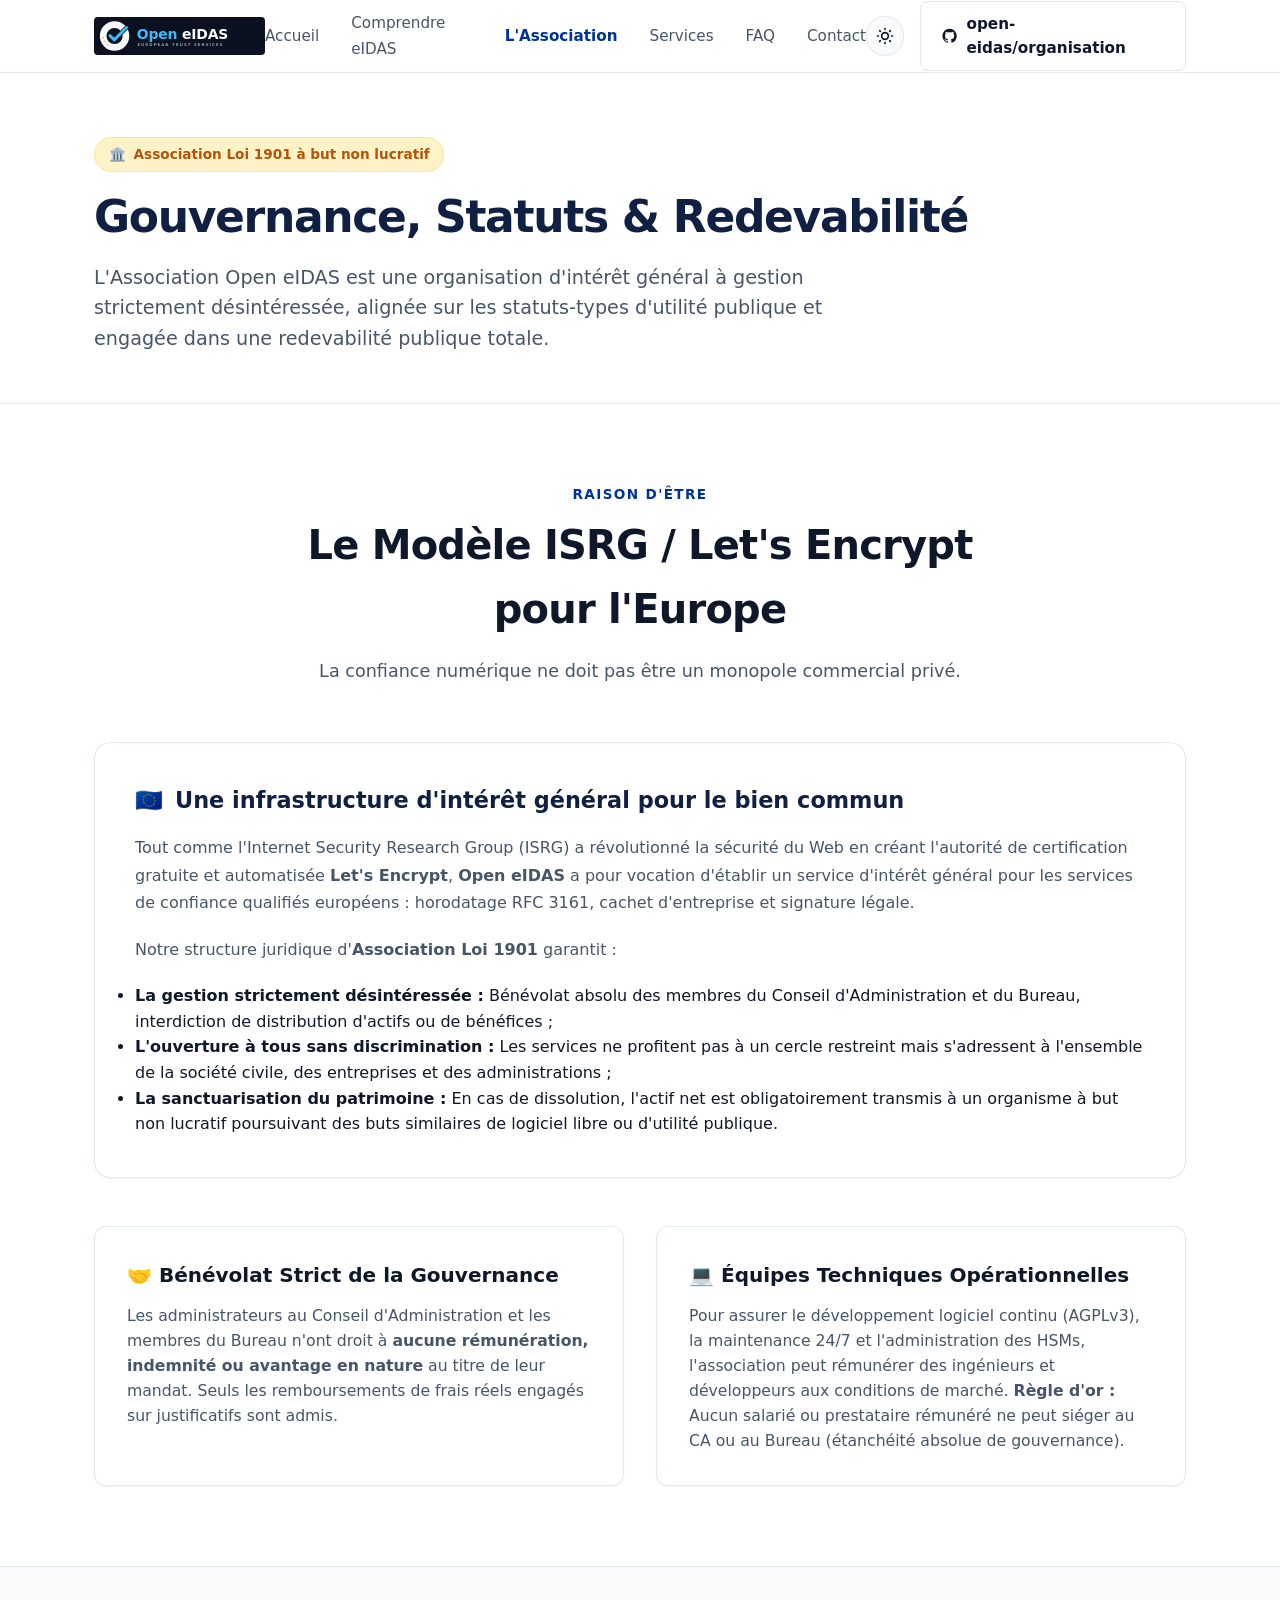
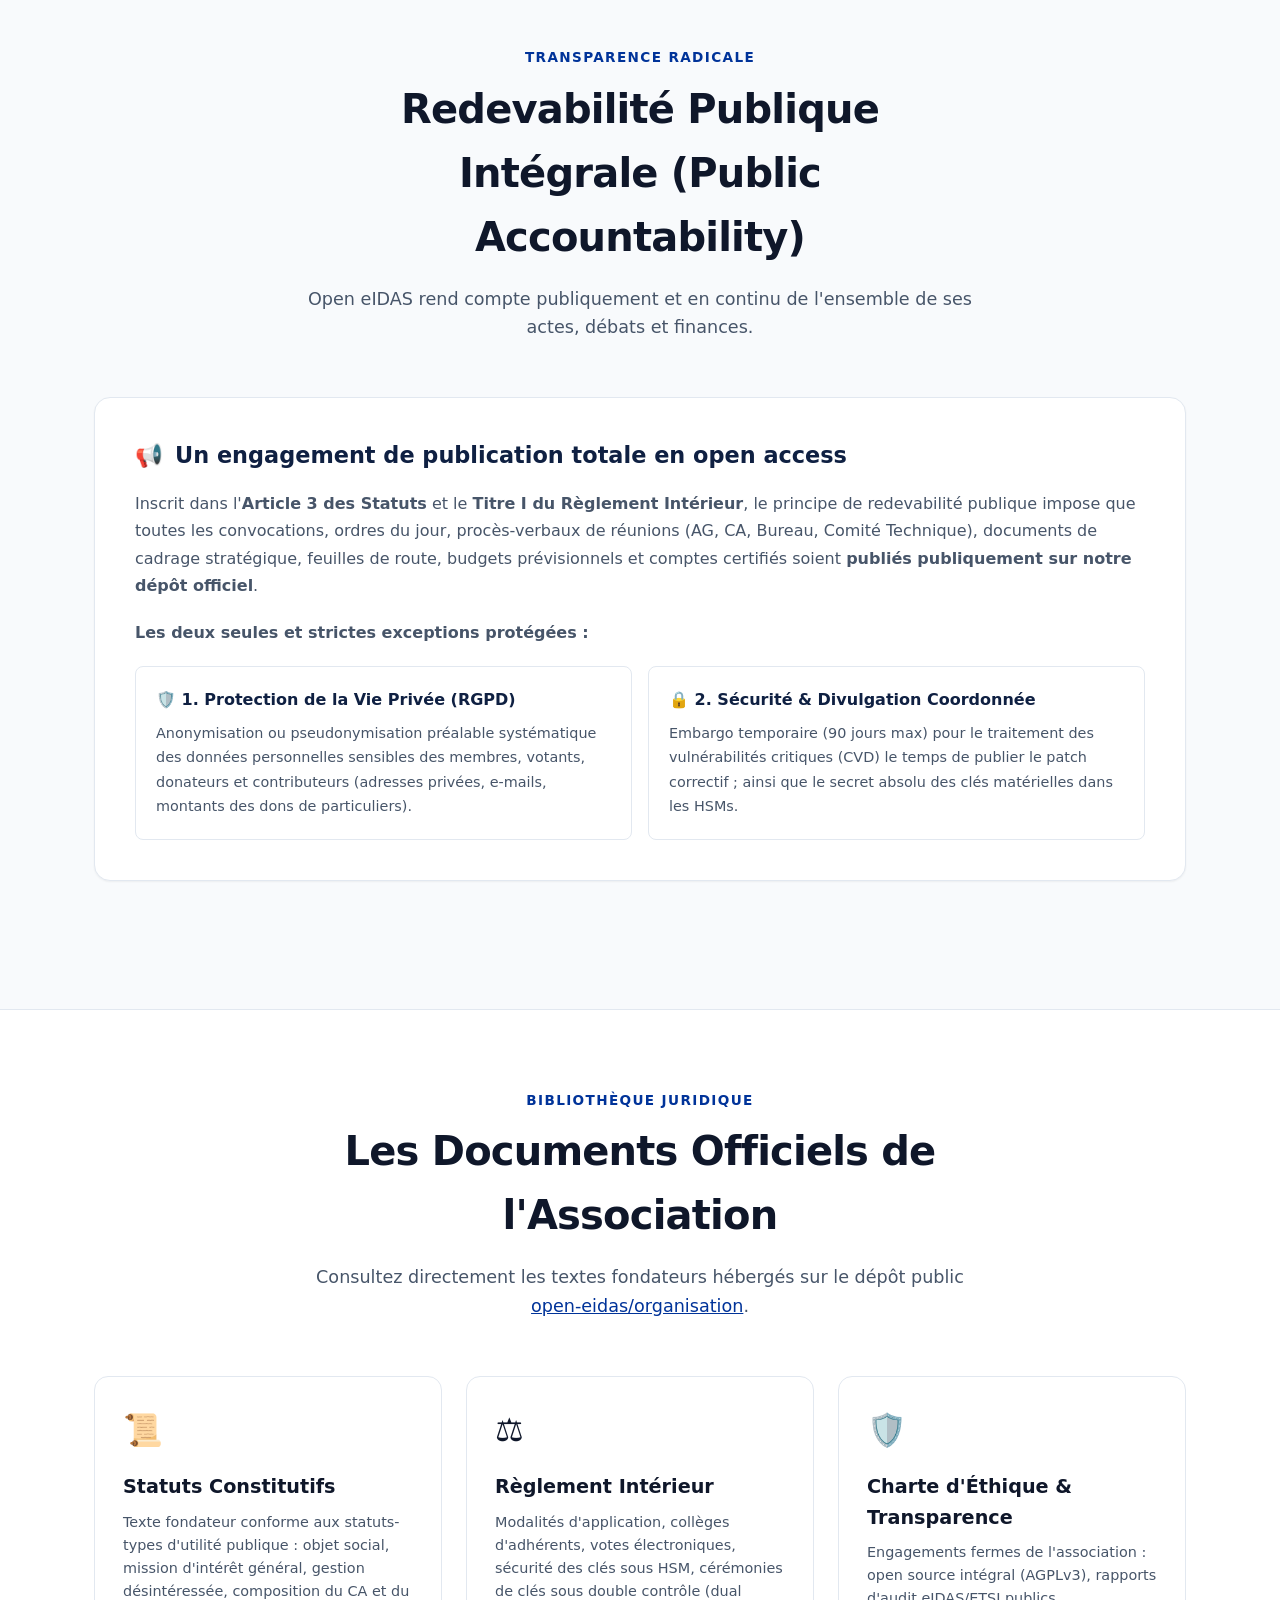
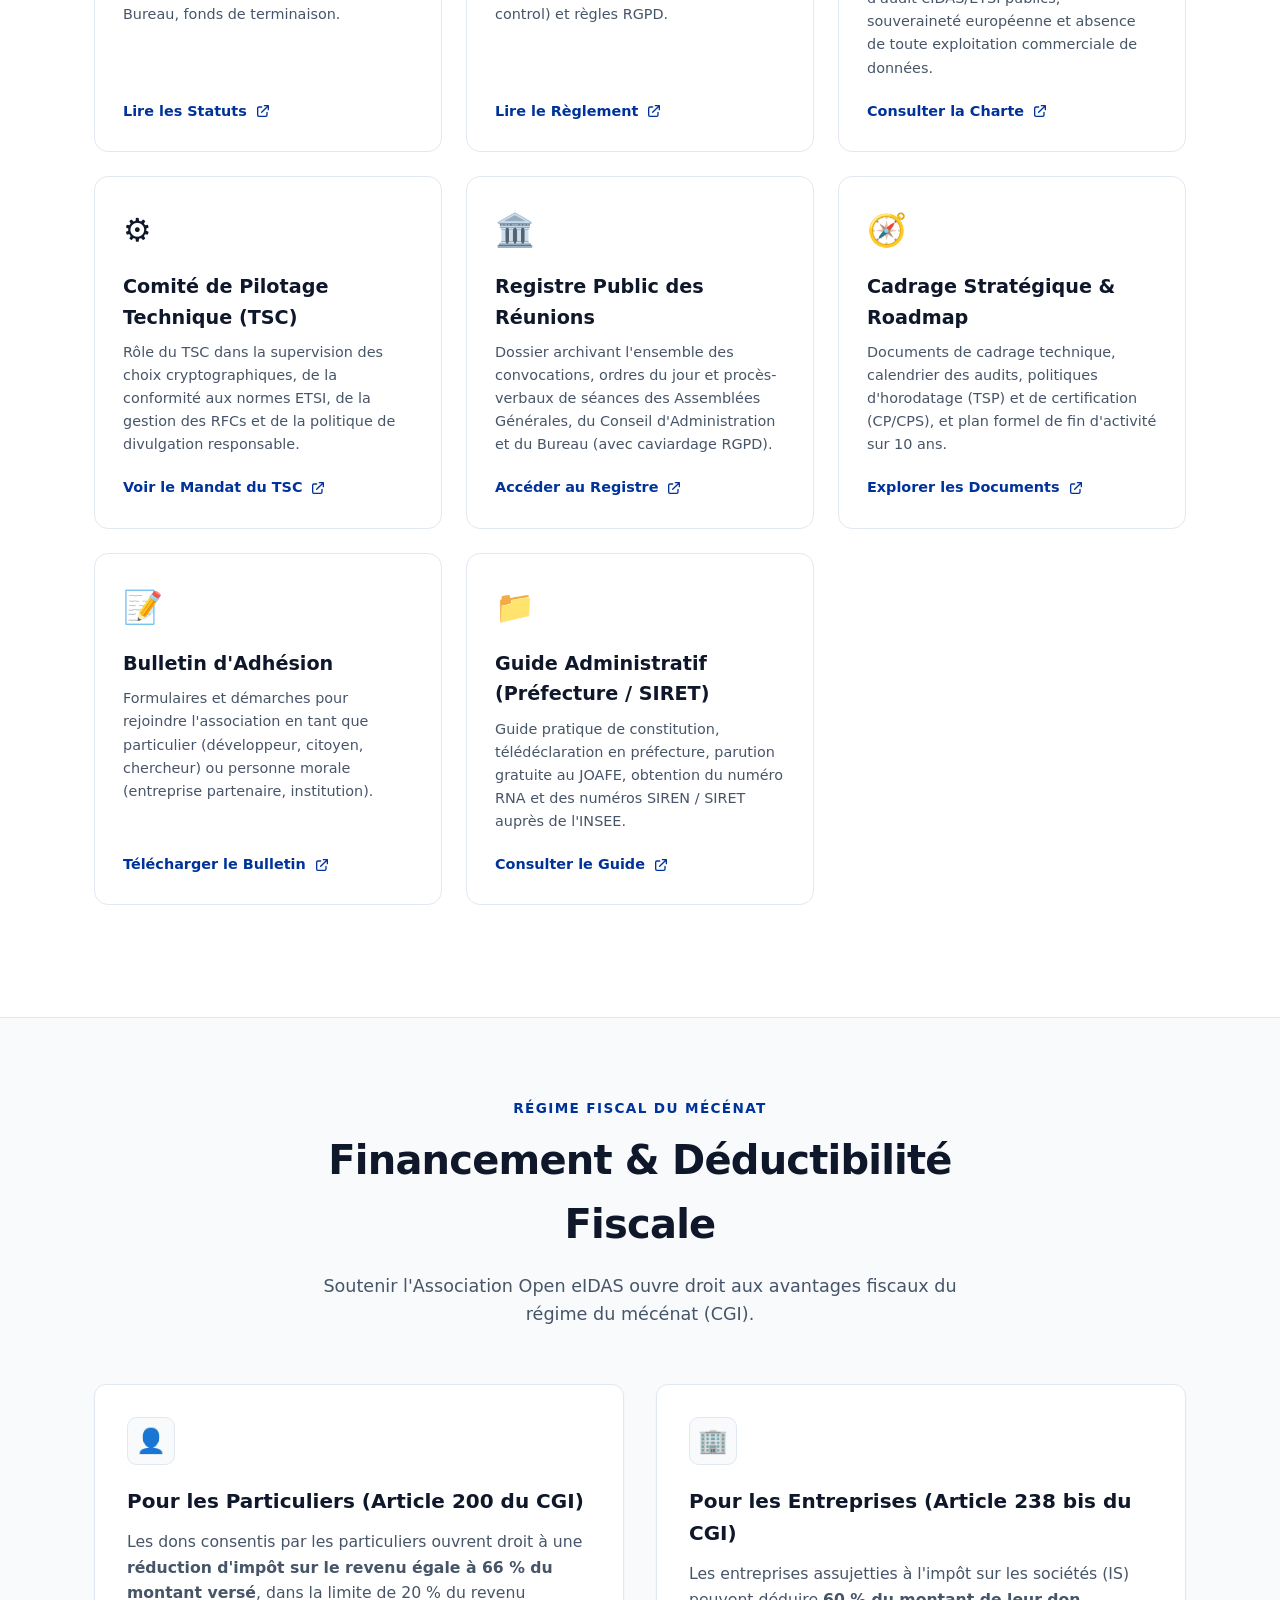
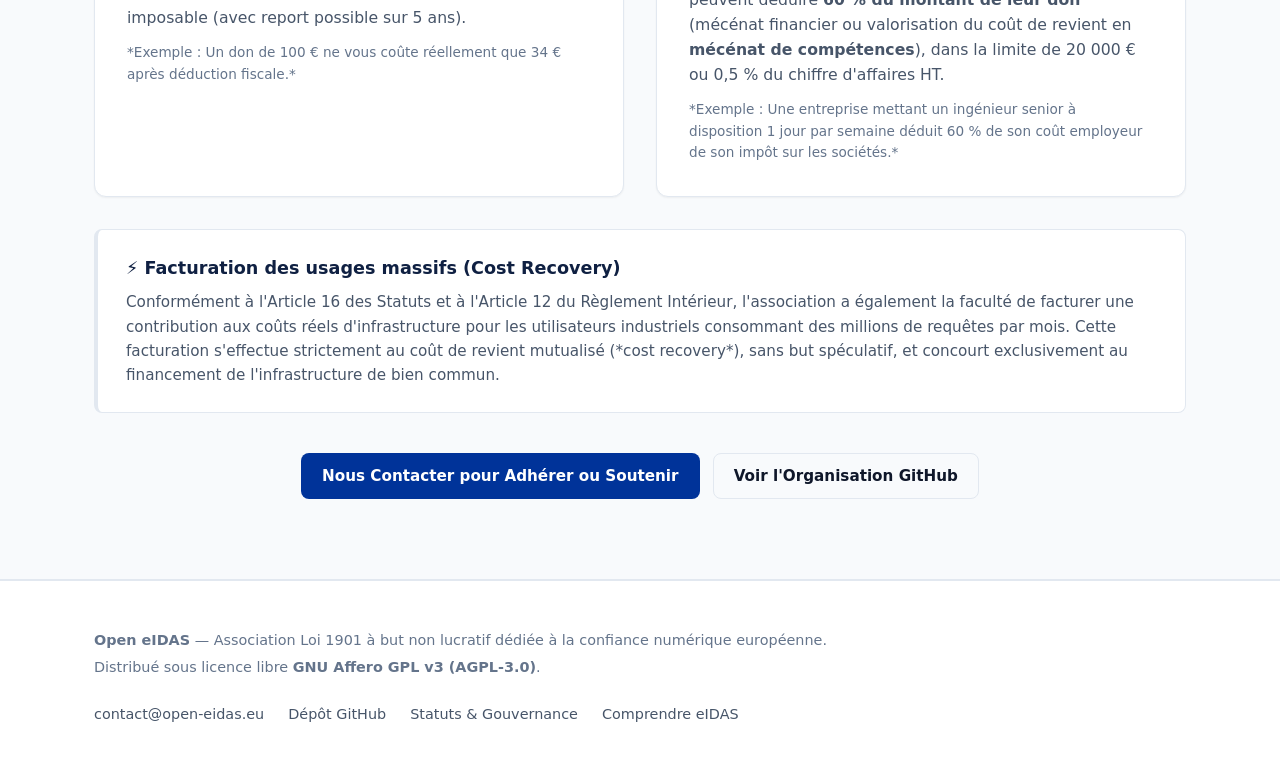
==== association.html @ c2fe52a8 "Architecture multi-pages : guide complet eIDAS, page dédiée association et correction du statut stag" ====
<!DOCTYPE html>
<html lang="fr">
<head>
  <meta charset="UTF-8">
  <meta name="viewport" content="width=device-width, initial-scale=1.0">
  <meta name="color-scheme" content="light dark">
  <title>L'Association Open eIDAS — Gouvernance, Statuts &amp; Redevabilité Publique</title>
  <meta name="description" content="Découvrez l'Association Open eIDAS (Loi 1901), sa gouvernance d'intérêt général, sa redevabilité publique intégrale et l'accès à tous ses documents légaux.">
  
  <!-- Favicon -->
  <link rel="icon" type="image/svg+xml" href="assets/favicon.svg">

  <link rel="stylesheet" href="style.css">

  <!-- FOUC prevention -->
  <script>
    (function() {
      const savedTheme = localStorage.getItem('theme');
      if (savedTheme) {
        document.documentElement.setAttribute('data-theme', savedTheme);
      }
    })();
  </script>
</head>
<body>

  <!-- Navigation Header -->
  <header class="site-header">
    <div class="container nav-wrap">
      <a href="index.html" class="brand-link" aria-label="Open eIDAS Accueil">
        <img src="assets/logo-horizontal.svg" alt="Open eIDAS Logo" class="brand-logo-img logo-light">
        <img src="assets/logo-horizontal-dark.svg" alt="Open eIDAS Logo" class="brand-logo-img logo-dark" style="display: none;">
      </a>

      <nav aria-label="Navigation principale">
        <ul class="nav-links">
          <li><a href="index.html" class="nav-link">Accueil</a></li>
          <li><a href="eidas.html" class="nav-link">Comprendre eIDAS</a></li>
          <li><a href="association.html" class="nav-link active" aria-current="page">L'Association</a></li>
          <li><a href="index.html#services" class="nav-link">Services</a></li>
          <li><a href="index.html#faq" class="nav-link">FAQ</a></li>
          <li><a href="index.html#contact" class="nav-link">Contact</a></li>
        </ul>
      </nav>

      <div class="nav-actions">
        <!-- Theme Toggle -->
        <button id="theme-toggle" class="theme-toggle-btn" aria-label="Basculer le thème clair/sombre" title="Basculer le thème">
          <svg class="theme-icon sun-icon" fill="none" viewBox="0 0 24 24" stroke="currentColor" stroke-width="2">
            <path stroke-linecap="round" stroke-linejoin="round" d="M12 3v1m0 16v1m9-9h-1M4 12H3m15.364 6.364l-.707-.707M6.343 6.343l-.707-.707m12.728 0l-.707.707M6.343 17.657l-.707.707M16 12a4 4 0 11-8 0 4 4 0 018 0z" />
          </svg>
          <svg class="theme-icon moon-icon" style="display:none;" fill="none" viewBox="0 0 24 24" stroke="currentColor" stroke-width="2">
            <path stroke-linecap="round" stroke-linejoin="round" d="M20.354 15.354A9 9 0 018.646 3.646 9.003 9.003 0 0012 21a9.003 9.003 0 008.354-5.646z" />
          </svg>
        </button>

        <!-- GitHub Repo CTA -->
        <a href="https://github.com/open-eidas/organisation" target="_blank" rel="noopener noreferrer" class="btn btn-outline" aria-label="Dépôt Organisation sur GitHub">
          <svg width="18" height="18" viewBox="0 0 24 24" fill="currentColor">
            <path fill-rule="evenodd" clip-rule="evenodd" d="M12 2C6.477 2 2 6.484 2 12.017c0 4.425 2.865 8.18 6.839 9.504.5.092.682-.217.682-.483 0-.237-.008-.868-.013-1.703-2.782.605-3.369-1.343-3.369-1.343-.454-1.158-1.11-1.466-1.11-1.466-.908-.62.069-.608.069-.608 1.003.07 1.53 1.032 1.53 1.032.892 1.53 2.341 1.088 2.91.832.092-.647.35-1.088.636-1.338-2.22-.253-4.555-1.113-4.555-4.951 0-1.093.39-1.988 1.029-2.688-.103-.253-.446-1.272.098-2.65 0 0 .84-.27 2.75 1.026A9.564 9.564 0 0112 6.844c.85.004 1.705.115 2.504.337 1.909-1.296 2.747-1.027 2.747-1.027.546 1.379.202 2.398.1 2.651.64.7 1.028 1.595 1.028 2.688 0 3.848-2.339 4.695-4.566 4.943.359.309.678.92.678 1.855 0 1.338-.012 2.419-.012 2.747 0 .268.18.58.688.482A10.019 10.019 0 0022 12.017C22 6.484 17.522 2 12 2z"/>
          </svg>
          <span>open-eidas/organisation</span>
        </a>
      </div>
    </div>
  </header>

  <main>
    <!-- Page Hero -->
    <section class="page-hero">
      <div class="container">
        <div class="page-hero-badge">
          <span>🏛️</span>
          <span>Association Loi 1901 à but non lucratif</span>
        </div>
        <h1 class="page-title">Gouvernance, Statuts &amp; Redevabilité</h1>
        <p class="page-lead">
          L'Association Open eIDAS est une organisation d'intérêt général à gestion strictement désintéressée, alignée sur les statuts-types d'utilité publique et engagée dans une redevabilité publique totale.
        </p>
      </div>
    </section>

    <!-- Vision & Intérêt Général -->
    <section class="section">
      <div class="container">
        <div class="section-header">
          <span class="section-tag">Raison d'Être</span>
          <h2 class="section-title">Le Modèle ISRG / Let's Encrypt pour l'Europe</h2>
          <p class="section-desc">
            La confiance numérique ne doit pas être un monopole commercial privé.
          </p>
        </div>

        <div class="eidas-overview">
          <h3>
            <span>🇪🇺</span>
            <span>Une infrastructure d'intérêt général pour le bien commun</span>
          </h3>
          <p>
            Tout comme l'Internet Security Research Group (ISRG) a révolutionné la sécurité du Web en créant l'autorité de certification gratuite et automatisée <strong>Let's Encrypt</strong>, <strong>Open eIDAS</strong> a pour vocation d'établir un service d'intérêt général pour les services de confiance qualifiés européens : horodatage RFC 3161, cachet d'entreprise et signature légale.
          </p>
          <p>
            Notre structure juridique d'<strong>Association Loi 1901</strong> garantit :
          </p>
          <ul>
            <li><strong>La gestion strictement désintéressée :</strong> Bénévolat absolu des membres du Conseil d'Administration et du Bureau, interdiction de distribution d'actifs ou de bénéfices ;</li>
            <li><strong>L'ouverture à tous sans discrimination :</strong> Les services ne profitent pas à un cercle restreint mais s'adressent à l'ensemble de la société civile, des entreprises et des administrations ;</li>
            <li><strong>La sanctuarisation du patrimoine :</strong> En cas de dissolution, l'actif net est obligatoirement transmis à un organisme à but non lucratif poursuivant des buts similaires de logiciel libre ou d'utilité publique.</li>
          </ul>
        </div>

        <!-- Deux piliers de gouvernance -->
        <div class="grid-2" style="display: grid; grid-template-columns: repeat(auto-fit, minmax(320px, 1fr)); gap: 2rem; margin-top: 2rem;">
          <div class="card">
            <h3 class="card-title">🤝 Bénévolat Strict de la Gouvernance</h3>
            <p class="card-desc">
              Les administrateurs au Conseil d'Administration et les membres du Bureau n'ont droit à <strong>aucune rémunération, indemnité ou avantage en nature</strong> au titre de leur mandat. Seuls les remboursements de frais réels engagés sur justificatifs sont admis.
            </p>
          </div>

          <div class="card">
            <h3 class="card-title">💻 Équipes Techniques Opérationnelles</h3>
            <p class="card-desc">
              Pour assurer le développement logiciel continu (AGPLv3), la maintenance 24/7 et l'administration des HSMs, l'association peut rémunérer des ingénieurs et développeurs aux conditions de marché. <strong>Règle d'or :</strong> Aucun salarié ou prestataire rémunéré ne peut siéger au CA ou au Bureau (étanchéité absolue de gouvernance).
            </p>
          </div>
        </div>
      </div>
    </section>

    <!-- Redevabilité Publique Intégrale -->
    <section class="section section-subtle">
      <div class="container">
        <div class="section-header">
          <span class="section-tag">Transparence Radicale</span>
          <h2 class="section-title">Redevabilité Publique Intégrale (Public Accountability)</h2>
          <p class="section-desc">
            Open eIDAS rend compte publiquement et en continu de l'ensemble de ses actes, débats et finances.
          </p>
        </div>

        <div class="eidas-overview">
          <h3>
            <span>📢</span>
            <span>Un engagement de publication totale en open access</span>
          </h3>
          <p>
            Inscrit dans l'<strong>Article 3 des Statuts</strong> et le <strong>Titre I du Règlement Intérieur</strong>, le principe de redevabilité publique impose que toutes les convocations, ordres du jour, procès-verbaux de réunions (AG, CA, Bureau, Comité Technique), documents de cadrage stratégique, feuilles de route, budgets prévisionnels et comptes certifiés soient <strong>publiés publiquement sur notre dépôt officiel</strong>.
          </p>
          <p>
            <strong>Les deux seules et strictes exceptions protégées :</strong>
          </p>
          <div class="grid-2" style="display: grid; grid-template-columns: repeat(auto-fit, minmax(280px, 1fr)); gap: 1rem; margin-top: 1rem;">
            <div style="background-color: var(--bg-card); padding: 1.25rem; border-radius: 0.5rem; border: 1px solid var(--border-color);">
              <h4 style="color: var(--brand-navy); margin-bottom: 0.5rem;">🛡️ 1. Protection de la Vie Privée (RGPD)</h4>
              <p style="font-size: 0.9rem; color: var(--text-muted);">
                Anonymisation ou pseudonymisation préalable systématique des données personnelles sensibles des membres, votants, donateurs et contributeurs (adresses privées, e-mails, montants des dons de particuliers).
              </p>
            </div>
            <div style="background-color: var(--bg-card); padding: 1.25rem; border-radius: 0.5rem; border: 1px solid var(--border-color);">
              <h4 style="color: var(--brand-navy); margin-bottom: 0.5rem;">🔒 2. Sécurité & Divulgation Coordonnée</h4>
              <p style="font-size: 0.9rem; color: var(--text-muted);">
                Embargo temporaire (90 jours max) pour le traitement des vulnérabilités critiques (CVD) le temps de publier le patch correctif ; ainsi que le secret absolu des clés matérielles dans les HSMs.
              </p>
            </div>
          </div>
        </div>
      </div>
    </section>

    <!-- Documents Officiels (Repo open-eidas/organisation) -->
    <section class="section">
      <div class="container">
        <div class="section-header">
          <span class="section-tag">Bibliothèque Juridique</span>
          <h2 class="section-title">Les Documents Officiels de l'Association</h2>
          <p class="section-desc">
            Consultez directement les textes fondateurs hébergés sur le dépôt public <a href="https://github.com/open-eidas/organisation" target="_blank" rel="noopener noreferrer" style="color: var(--brand-blue); text-decoration: underline;">open-eidas/organisation</a>.
          </p>
        </div>

        <div class="doc-grid">
          <!-- Statuts -->
          <div class="doc-card">
            <div class="doc-card-icon">📜</div>
            <h3 class="doc-card-title">Statuts Constitutifs</h3>
            <p class="doc-card-desc">
              Texte fondateur conforme aux statuts-types d'utilité publique : objet social, mission d'intérêt général, gestion désintéressée, composition du CA et du Bureau, fonds de terminaison.
            </p>
            <a href="https://github.com/open-eidas/organisation/blob/main/statuts/statuts-association.md" target="_blank" rel="noopener noreferrer" class="doc-card-link">
              <span>Lire les Statuts</span>
              <svg width="16" height="16" fill="none" viewBox="0 0 24 24" stroke="currentColor"><path stroke-linecap="round" stroke-linejoin="round" stroke-width="2" d="M10 6H6a2 2 0 00-2 2v10a2 2 0 002 2h10a2 2 0 002-2v-4M14 4h6m0 0v6m0-6L10 14"/></svg>
            </a>
          </div>

          <!-- Règlement Intérieur -->
          <div class="doc-card">
            <div class="doc-card-icon">⚖️</div>
            <h3 class="doc-card-title">Règlement Intérieur</h3>
            <p class="doc-card-desc">
              Modalités d'application, collèges d'adhérents, votes électroniques, sécurité des clés sous HSM, cérémonies de clés sous double contrôle (dual control) et règles RGPD.
            </p>
            <a href="https://github.com/open-eidas/organisation/blob/main/reglement-interieur/reglement-interieur.md" target="_blank" rel="noopener noreferrer" class="doc-card-link">
              <span>Lire le Règlement</span>
              <svg width="16" height="16" fill="none" viewBox="0 0 24 24" stroke="currentColor"><path stroke-linecap="round" stroke-linejoin="round" stroke-width="2" d="M10 6H6a2 2 0 00-2 2v10a2 2 0 002 2h10a2 2 0 002-2v-4M14 4h6m0 0v6m0-6L10 14"/></svg>
            </a>
          </div>

          <!-- Charte Éthique -->
          <div class="doc-card">
            <div class="doc-card-icon">🛡️</div>
            <h3 class="doc-card-title">Charte d'Éthique &amp; Transparence</h3>
            <p class="doc-card-desc">
              Engagements fermes de l'association : open source intégral (AGPLv3), rapports d'audit eIDAS/ETSI publics, souveraineté européenne et absence de toute exploitation commerciale de données.
            </p>
            <a href="https://github.com/open-eidas/organisation/blob/main/gouvernance/charte-ethique.md" target="_blank" rel="noopener noreferrer" class="doc-card-link">
              <span>Consulter la Charte</span>
              <svg width="16" height="16" fill="none" viewBox="0 0 24 24" stroke="currentColor"><path stroke-linecap="round" stroke-linejoin="round" stroke-width="2" d="M10 6H6a2 2 0 00-2 2v10a2 2 0 002 2h10a2 2 0 002-2v-4M14 4h6m0 0v6m0-6L10 14"/></svg>
            </a>
          </div>

          <!-- Comité Technique (TSC) -->
          <div class="doc-card">
            <div class="doc-card-icon">⚙️</div>
            <h3 class="doc-card-title">Comité de Pilotage Technique (TSC)</h3>
            <p class="doc-card-desc">
              Rôle du TSC dans la supervision des choix cryptographiques, de la conformité aux normes ETSI, de la gestion des RFCs et de la politique de divulgation responsable.
            </p>
            <a href="https://github.com/open-eidas/organisation/blob/main/gouvernance/comite-technique.md" target="_blank" rel="noopener noreferrer" class="doc-card-link">
              <span>Voir le Mandat du TSC</span>
              <svg width="16" height="16" fill="none" viewBox="0 0 24 24" stroke="currentColor"><path stroke-linecap="round" stroke-linejoin="round" stroke-width="2" d="M10 6H6a2 2 0 00-2 2v10a2 2 0 002 2h10a2 2 0 002-2v-4M14 4h6m0 0v6m0-6L10 14"/></svg>
            </a>
          </div>

          <!-- Registre Réunions -->
          <div class="doc-card">
            <div class="doc-card-icon">🏛️</div>
            <h3 class="doc-card-title">Registre Public des Réunions</h3>
            <p class="doc-card-desc">
              Dossier archivant l'ensemble des convocations, ordres du jour et procès-verbaux de séances des Assemblées Générales, du Conseil d'Administration et du Bureau (avec caviardage RGPD).
            </p>
            <a href="https://github.com/open-eidas/organisation/tree/main/reunions" target="_blank" rel="noopener noreferrer" class="doc-card-link">
              <span>Accéder au Registre</span>
              <svg width="16" height="16" fill="none" viewBox="0 0 24 24" stroke="currentColor"><path stroke-linecap="round" stroke-linejoin="round" stroke-width="2" d="M10 6H6a2 2 0 00-2 2v10a2 2 0 002 2h10a2 2 0 002-2v-4M14 4h6m0 0v6m0-6L10 14"/></svg>
            </a>
          </div>

          <!-- Cadrage & Roadmap -->
          <div class="doc-card">
            <div class="doc-card-icon">🧭</div>
            <h3 class="doc-card-title">Cadrage Stratégique &amp; Roadmap</h3>
            <p class="doc-card-desc">
              Documents de cadrage technique, calendrier des audits, politiques d'horodatage (TSP) et de certification (CP/CPS), et plan formel de fin d'activité sur 10 ans.
            </p>
            <a href="https://github.com/open-eidas/organisation/tree/main/cadrage" target="_blank" rel="noopener noreferrer" class="doc-card-link">
              <span>Explorer les Documents</span>
              <svg width="16" height="16" fill="none" viewBox="0 0 24 24" stroke="currentColor"><path stroke-linecap="round" stroke-linejoin="round" stroke-width="2" d="M10 6H6a2 2 0 00-2 2v10a2 2 0 002 2h10a2 2 0 002-2v-4M14 4h6m0 0v6m0-6L10 14"/></svg>
            </a>
          </div>

          <!-- Adhésions -->
          <div class="doc-card">
            <div class="doc-card-icon">📝</div>
            <h3 class="doc-card-title">Bulletin d'Adhésion</h3>
            <p class="doc-card-desc">
              Formulaires et démarches pour rejoindre l'association en tant que particulier (développeur, citoyen, chercheur) ou personne morale (entreprise partenaire, institution).
            </p>
            <a href="https://github.com/open-eidas/organisation/blob/main/adhesion/bulletin-adhesion.md" target="_blank" rel="noopener noreferrer" class="doc-card-link">
              <span>Télécharger le Bulletin</span>
              <svg width="16" height="16" fill="none" viewBox="0 0 24 24" stroke="currentColor"><path stroke-linecap="round" stroke-linejoin="round" stroke-width="2" d="M10 6H6a2 2 0 00-2 2v10a2 2 0 002 2h10a2 2 0 002-2v-4M14 4h6m0 0v6m0-6L10 14"/></svg>
            </a>
          </div>

          <!-- Démarches Administratives -->
          <div class="doc-card">
            <div class="doc-card-icon">📁</div>
            <h3 class="doc-card-title">Guide Administratif (Préfecture / SIRET)</h3>
            <p class="doc-card-desc">
              Guide pratique de constitution, télédéclaration en préfecture, parution gratuite au JOAFE, obtention du numéro RNA et des numéros SIREN / SIRET auprès de l'INSEE.
            </p>
            <a href="https://github.com/open-eidas/organisation/blob/main/administratif/declaration-prefecture.md" target="_blank" rel="noopener noreferrer" class="doc-card-link">
              <span>Consulter le Guide</span>
              <svg width="16" height="16" fill="none" viewBox="0 0 24 24" stroke="currentColor"><path stroke-linecap="round" stroke-linejoin="round" stroke-width="2" d="M10 6H6a2 2 0 00-2 2v10a2 2 0 002 2h10a2 2 0 002-2v-4M14 4h6m0 0v6m0-6L10 14"/></svg>
            </a>
          </div>
        </div>
      </div>
    </section>

    <!-- Modèle Économique & Mécénat Fiscal -->
    <section class="section section-subtle">
      <div class="container">
        <div class="section-header">
          <span class="section-tag">Régime Fiscal du Mécénat</span>
          <h2 class="section-title">Financement &amp; Déductibilité Fiscale</h2>
          <p class="section-desc">
            Soutenir l'Association Open eIDAS ouvre droit aux avantages fiscaux du régime du mécénat (CGI).
          </p>
        </div>

        <div class="grid-2" style="display: grid; grid-template-columns: repeat(auto-fit, minmax(320px, 1fr)); gap: 2rem;">
          <div class="card">
            <div class="card-icon">👤</div>
            <h3 class="card-title">Pour les Particuliers (Article 200 du CGI)</h3>
            <p class="card-desc">
              Les dons consentis par les particuliers ouvrent droit à une <strong>réduction d'impôt sur le revenu égale à 66 % du montant versé</strong>, dans la limite de 20 % du revenu imposable (avec report possible sur 5 ans).
            </p>
            <p style="font-size: 0.85rem; color: var(--text-subtle); margin-top: 0.75rem;">
              *Exemple : Un don de 100 € ne vous coûte réellement que 34 € après déduction fiscale.*
            </p>
          </div>

          <div class="card">
            <div class="card-icon">🏢</div>
            <h3 class="card-title">Pour les Entreprises (Article 238 bis du CGI)</h3>
            <p class="card-desc">
              Les entreprises assujetties à l'impôt sur les sociétés (IS) peuvent déduire <strong>60 % du montant de leur don</strong> (mécénat financier ou valorisation du coût de revient en <strong>mécénat de compétences</strong>), dans la limite de 20 000 € ou 0,5 % du chiffre d'affaires HT.
            </p>
            <p style="font-size: 0.85rem; color: var(--text-subtle); margin-top: 0.75rem;">
              *Exemple : Une entreprise mettant un ingénieur senior à disposition 1 jour par semaine déduit 60 % de son coût employeur de son impôt sur les sociétés.*
            </p>
          </div>
        </div>

        <div class="callout-box" style="margin-top: 2rem;">
          <h4>⚡ Facturation des usages massifs (Cost Recovery)</h4>
          <p>
            Conformément à l'Article 16 des Statuts et à l'Article 12 du Règlement Intérieur, l'association a également la faculté de facturer une contribution aux coûts réels d'infrastructure pour les utilisateurs industriels consommant des millions de requêtes par mois. Cette facturation s'effectue strictement au coût de revient mutualisé (*cost recovery*), sans but spéculatif, et concourt exclusivement au financement de l'infrastructure de bien commun.
          </p>
        </div>

        <div style="text-align: center; margin-top: 2.5rem;">
          <a href="mailto:contact@open-eidas.eu" class="btn btn-primary">Nous Contacter pour Adhérer ou Soutenir</a>
          <a href="https://github.com/open-eidas/organisation" target="_blank" rel="noopener noreferrer" class="btn btn-outline" style="margin-left: 0.5rem;">Voir l'Organisation GitHub</a>
        </div>
      </div>
    </section>
  </main>

  <!-- Footer -->
  <footer class="site-footer">
    <div class="container footer-grid">
      <div>
        <p><strong>Open eIDAS</strong> — Association Loi 1901 à but non lucratif dédiée à la confiance numérique européenne.</p>
        <p style="margin-top: 0.25rem;">Distribué sous licence libre <strong>GNU Affero GPL v3 (AGPL-3.0)</strong>.</p>
      </div>

      <ul class="footer-links">
        <li><a href="mailto:contact@open-eidas.eu">contact@open-eidas.eu</a></li>
        <li><a href="https://github.com/open-eidas/open-eidas" target="_blank" rel="noopener noreferrer">Dépôt GitHub</a></li>
        <li><a href="https://github.com/open-eidas/organisation" target="_blank" rel="noopener noreferrer">Statuts &amp; Gouvernance</a></li>
        <li><a href="eidas.html">Comprendre eIDAS</a></li>
      </ul>
    </div>
  </footer>

  <!-- Theme Script -->
  <script>
    const themeBtn = document.getElementById('theme-toggle');
    const sunIcon = themeBtn.querySelector('.sun-icon');
    const moonIcon = themeBtn.querySelector('.moon-icon');
    const lightLogos = document.querySelectorAll('.logo-light');
    const darkLogos = document.querySelectorAll('.logo-dark');

    function updateThemeUI(theme) {
      if (theme === 'dark') {
        document.documentElement.setAttribute('data-theme', 'dark');
        sunIcon.style.display = 'none';
        moonIcon.style.display = 'block';
        lightLogos.forEach(el => el.style.display = 'none');
        darkLogos.forEach(el => el.style.display = 'block');
      } else {
        document.documentElement.setAttribute('data-theme', 'light');
        sunIcon.style.display = 'block';
        moonIcon.style.display = 'none';
        lightLogos.forEach(el => el.style.display = 'none');
        darkLogos.forEach(el => el.style.display = 'block');
      }
    }

    const savedTheme = localStorage.getItem('theme');
    const systemPrefersDark = window.matchMedia('(prefers-color-scheme: dark)').matches;
    updateThemeUI(savedTheme || (systemPrefersDark ? 'dark' : 'light'));

    themeBtn.addEventListener('click', () => {
      const currentTheme = document.documentElement.getAttribute('data-theme') || (window.matchMedia('(prefers-color-scheme: dark)').matches ? 'dark' : 'light');
      const nextTheme = currentTheme === 'dark' ? 'light' : 'dark';
      localStorage.setItem('theme', nextTheme);
      updateThemeUI(nextTheme);
    });
  </script>
</body>
</html>
---- style.css ----
/* Open eIDAS — Modern Stylesheet */

:root {
  --font-sans: system-ui, -apple-system, BlinkMacSystemFont, "Segoe UI", Roboto, "Helvetica Neue", Arial, sans-serif;
  --font-mono: ui-monospace, SFMono-Regular, Menlo, Monaco, Consolas, "Liberation Mono", "Courier New", monospace;

  /* Color Tokens - Light Mode */
  --bg-color: #ffffff;
  --bg-subtle: #f8fafc;
  --bg-surface: #ffffff;
  --bg-card: #ffffff;
  --border-color: #e2e8f0;
  --border-subtle: #f1f5f9;
  
  --text-main: #0f172a;
  --text-muted: #475569;
  --text-subtle: #64748b;

  --brand-navy: #0f2042;
  --brand-blue: #003399;
  --brand-blue-hover: #002266;
  --brand-gold: #b45309;
  --badge-gold-bg: #fef3c7;
  --badge-gold-border: #fde68a;

  --code-bg: #0b1120;
  --code-text: #e2e8f0;
  --code-border: #1e293b;

  --shadow-sm: 0 1px 2px 0 rgb(0 0 0 / 0.05);
  --shadow-md: 0 4px 6px -1px rgb(0 0 0 / 0.07), 0 2px 4px -2px rgb(0 0 0 / 0.07);
  --shadow-lg: 0 10px 15px -3px rgb(0 0 0 / 0.08), 0 4px 6px -4px rgb(0 0 0 / 0.05);

  color-scheme: light dark;
}

[data-theme="dark"] {
  --bg-color: #0b1120;
  --bg-subtle: #0f172a;
  --bg-surface: #131d31;
  --bg-card: #182238;
  --border-color: #27354f;
  --border-subtle: #1e293b;
  
  --text-main: #f8fafc;
  --text-muted: #cbd5e1;
  --text-subtle: #94a3b8;

  --brand-navy: #f8fafc;
  --brand-blue: #38bdf8;
  --brand-blue-hover: #7dd3fc;
  --brand-gold: #fbbf24;
  --badge-gold-bg: rgba(251, 191, 36, 0.15);
  --badge-gold-border: rgba(251, 191, 36, 0.3);

  --code-bg: #050811;
  --code-text: #f1f5f9;
  --code-border: #1e293b;

  --shadow-sm: 0 1px 2px 0 rgb(0 0 0 / 0.3);
  --shadow-md: 0 4px 6px -1px rgb(0 0 0 / 0.4);
  --shadow-lg: 0 10px 15px -3px rgb(0 0 0 / 0.5);
}

@media (prefers-color-scheme: dark) {
  :root:not([data-theme="light"]) {
    --bg-color: #0b1120;
    --bg-subtle: #0f172a;
    --bg-surface: #131d31;
    --bg-card: #182238;
    --border-color: #27354f;
    --border-subtle: #1e293b;
    
    --text-main: #f8fafc;
    --text-muted: #cbd5e1;
    --text-subtle: #94a3b8;

    --brand-navy: #f8fafc;
    --brand-blue: #38bdf8;
    --brand-blue-hover: #7dd3fc;
    --brand-gold: #fbbf24;
    --badge-gold-bg: rgba(251, 191, 36, 0.15);
    --badge-gold-border: rgba(251, 191, 36, 0.3);

    --code-bg: #050811;
    --code-text: #f1f5f9;
    --code-border: #1e293b;

    --shadow-sm: 0 1px 2px 0 rgb(0 0 0 / 0.3);
    --shadow-md: 0 4px 6px -1px rgb(0 0 0 / 0.4);
    --shadow-lg: 0 10px 15px -3px rgb(0 0 0 / 0.5);
  }
}

/* Base reset */
*, *::before, *::after {
  box-sizing: border-box;
  margin: 0;
  padding: 0;
}

html {
  scroll-behavior: smooth;
  font-family: var(--font-sans);
  line-height: 1.6;
  color: var(--text-main);
  background-color: var(--bg-color);
  transition: background-color 0.2s ease, color 0.2s ease;
}

body {
  min-height: 100vh;
  display: flex;
  flex-direction: column;
}

a {
  color: var(--brand-blue);
  text-decoration: none;
  transition: color 0.15s ease;
}

a:hover {
  text-decoration: underline;
}

/* Container */
.container {
  width: 100%;
  max-width: 1140px;
  margin-left: auto;
  margin-right: auto;
  padding-left: 1.5rem;
  padding-right: 1.5rem;
}

/* Navbar */
.site-header {
  position: sticky;
  top: 0;
  z-index: 50;
  background-color: var(--bg-color);
  border-bottom: 1px solid var(--border-color);
  backdrop-filter: blur(12px);
  transition: background-color 0.2s ease, border-color 0.2s ease;
}

.nav-wrap {
  display: flex;
  align-items: center;
  justify-content: space-between;
  height: 4.5rem;
}

.brand-link {
  display: flex;
  align-items: center;
  gap: 0.75rem;
  text-decoration: none !important;
}

.brand-logo-img {
  height: 38px;
  width: auto;
  display: block;
}

.nav-links {
  display: flex;
  align-items: center;
  gap: 2rem;
  list-style: none;
}

.nav-link {
  font-size: 0.95rem;
  font-weight: 500;
  color: var(--text-muted);
  text-decoration: none !important;
  transition: color 0.15s ease;
}

.nav-link:hover {
  color: var(--text-main);
}

.nav-actions {
  display: flex;
  align-items: center;
  gap: 1rem;
}

/* Theme Toggle Button */
.theme-toggle-btn {
  display: inline-flex;
  align-items: center;
  justify-content: center;
  width: 2.5rem;
  height: 2.5rem;
  border-radius: 9999px;
  background-color: var(--bg-subtle);
  border: 1px solid var(--border-color);
  color: var(--text-main);
  cursor: pointer;
  transition: all 0.15s ease;
}

.theme-toggle-btn:hover {
  background-color: var(--border-color);
}

.theme-icon {
  width: 1.25rem;
  height: 1.25rem;
}

/* Buttons */
.btn {
  display: inline-flex;
  align-items: center;
  justify-content: center;
  gap: 0.5rem;
  padding: 0.625rem 1.25rem;
  font-size: 0.95rem;
  font-weight: 600;
  border-radius: 0.5rem;
  cursor: pointer;
  transition: all 0.15s ease;
  text-decoration: none !important;
}

.btn-primary {
  background-color: var(--brand-blue);
  color: #ffffff !important;
  border: 1px solid transparent;
}

.btn-primary:hover {
  background-color: var(--brand-blue-hover);
  transform: translateY(-1px);
}

.btn-outline {
  background-color: transparent;
  color: var(--text-main);
  border: 1px solid var(--border-color);
}

.btn-outline:hover {
  background-color: var(--bg-subtle);
  border-color: var(--text-subtle);
}

/* Hero Section */
.hero {
  padding: 5rem 0 4rem;
  text-align: center;
}

.hero-badge {
  display: inline-flex;
  align-items: center;
  gap: 0.5rem;
  padding: 0.35rem 0.85rem;
  border-radius: 9999px;
  background-color: var(--badge-gold-bg);
  border: 1px solid var(--badge-gold-border);
  color: var(--brand-gold);
  font-size: 0.85rem;
  font-weight: 600;
  margin-bottom: 1.5rem;
}

.hero-title {
  font-size: clamp(2.2rem, 5vw, 3.75rem);
  font-weight: 800;
  line-height: 1.15;
  letter-spacing: -0.03em;
  color: var(--text-main);
  margin-bottom: 1.25rem;
  max-width: 900px;
  margin-left: auto;
  margin-right: auto;
}

.hero-title span.highlight {
  color: var(--brand-blue);
}

.hero-desc {
  font-size: clamp(1.05rem, 2vw, 1.25rem);
  color: var(--text-muted);
  max-width: 780px;
  margin: 0 auto 2.5rem;
  line-height: 1.6;
}

.hero-cta-group {
  display: flex;
  align-items: center;
  justify-content: center;
  gap: 1rem;
  flex-wrap: wrap;
  margin-bottom: 3.5rem;
}

/* Hero Interactive Terminal / Code */
.terminal-card {
  max-width: 740px;
  margin: 0 auto;
  background-color: var(--code-bg);
  border: 1px solid var(--code-border);
  border-radius: 0.75rem;
  overflow: hidden;
  box-shadow: var(--shadow-lg);
  text-align: left;
}

.terminal-header {
  display: flex;
  align-items: center;
  justify-content: space-between;
  padding: 0.75rem 1rem;
  background-color: rgba(255, 255, 255, 0.05);
  border-bottom: 1px solid var(--code-border);
}

.terminal-dots {
  display: flex;
  gap: 0.4rem;
}

.dot {
  width: 0.7rem;
  height: 0.7rem;
  border-radius: 9999px;
}
.dot-red { background-color: #ef4444; }
.dot-yellow { background-color: #eab308; }
.dot-green { background-color: #22c55e; }

.terminal-title {
  font-family: var(--font-mono);
  font-size: 0.78rem;
  color: #94a3b8;
}

.terminal-body {
  padding: 1.25rem;
  font-family: var(--font-mono);
  font-size: 0.88rem;
  color: var(--code-text);
  line-height: 1.6;
  overflow-x: auto;
}

.terminal-body pre {
  margin: 0;
}

/* Section styling */
.section {
  padding: 5rem 0;
}

.section-subtle {
  background-color: var(--bg-subtle);
  border-top: 1px solid var(--border-color);
  border-bottom: 1px solid var(--border-color);
}

.section-header {
  text-align: center;
  max-width: 680px;
  margin: 0 auto 3.5rem;
}

.section-tag {
  font-size: 0.85rem;
  font-weight: 700;
  text-transform: uppercase;
  letter-spacing: 0.1em;
  color: var(--brand-blue);
  margin-bottom: 0.5rem;
  display: block;
}

.section-title {
  font-size: clamp(1.8rem, 3.5vw, 2.5rem);
  font-weight: 800;
  letter-spacing: -0.02em;
  margin-bottom: 1rem;
  color: var(--text-main);
}

.section-desc {
  font-size: 1.1rem;
  color: var(--text-muted);
}

/* Grid & Cards */
.grid-3 {
  display: grid;
  grid-template-columns: repeat(auto-fit, minmax(300px, 1fr));
  gap: 1.75rem;
}

.card {
  background-color: var(--bg-card);
  border: 1px solid var(--border-color);
  border-radius: 0.75rem;
  padding: 2rem;
  box-shadow: var(--shadow-sm);
  transition: transform 0.2s ease, box-shadow 0.2s ease, border-color 0.2s ease;
}

.card:hover {
  transform: translateY(-2px);
  box-shadow: var(--shadow-md);
  border-color: var(--brand-blue);
}

.card-icon {
  width: 3rem;
  height: 3rem;
  border-radius: 0.6rem;
  background-color: var(--bg-subtle);
  display: flex;
  align-items: center;
  justify-content: center;
  font-size: 1.5rem;
  margin-bottom: 1.25rem;
  color: var(--brand-blue);
  border: 1px solid var(--border-color);
}

.card-title {
  font-size: 1.25rem;
  font-weight: 700;
  margin-bottom: 0.75rem;
  color: var(--text-main);
}

.card-desc {
  color: var(--text-muted);
  font-size: 0.98rem;
  line-height: 1.6;
}

/* Services Roadmap */
.services-list {
  display: flex;
  flex-direction: column;
  gap: 1.5rem;
  max-width: 900px;
  margin: 0 auto;
}

.service-card {
  display: grid;
  grid-template-columns: 80px 1fr;
  gap: 1.5rem;
  background-color: var(--bg-card);
  border: 1px solid var(--border-color);
  border-radius: 0.75rem;
  padding: 1.75rem;
  box-shadow: var(--shadow-sm);
  transition: border-color 0.2s ease;
}

.service-card:hover {
  border-color: var(--brand-blue);
}

.service-number {
  font-size: 2.2rem;
  font-weight: 800;
  color: var(--brand-blue);
  line-height: 1;
  display: flex;
  align-items: center;
  justify-content: center;
  background-color: var(--bg-subtle);
  border-radius: 0.5rem;
  border: 1px solid var(--border-color);
}

.service-content h3 {
  font-size: 1.25rem;
  font-weight: 700;
  color: var(--text-main);
  margin-bottom: 0.5rem;
  display: flex;
  align-items: center;
  gap: 0.75rem;
  flex-wrap: wrap;
}

.service-status {
  font-size: 0.75rem;
  font-weight: 700;
  padding: 0.2rem 0.5rem;
  border-radius: 0.25rem;
  text-transform: uppercase;
  letter-spacing: 0.05em;
}

.status-active {
  background-color: #dcfce7;
  color: #15803d;
}

[data-theme="dark"] .status-active {
  background-color: rgba(34, 197, 94, 0.2);
  color: #4ade80;
}

.status-staging {
  background-color: #fef3c7;
  color: #b45309;
  border: 1px solid #fde68a;
}

[data-theme="dark"] .status-staging {
  background-color: rgba(245, 158, 11, 0.2);
  color: #fbbf24;
  border-color: rgba(245, 158, 11, 0.3);
}

.status-roadmap {
  background-color: #e0f2fe;
  color: #0369a1;
}

[data-theme="dark"] .status-roadmap {
  background-color: rgba(56, 189, 248, 0.2);
  color: #7dd3fc;
}

/* Staging Notice Banner */
.staging-banner {
  background-color: var(--bg-card);
  border: 1px solid var(--badge-gold-border);
  border-left: 4px solid #f59e0b;
  border-radius: 0.5rem;
  padding: 1rem 1.25rem;
  margin: 1.5rem auto 2.5rem;
  max-width: 820px;
  text-align: left;
  display: flex;
  align-items: flex-start;
  gap: 0.85rem;
  box-shadow: var(--shadow-sm);
}

.staging-banner-icon {
  font-size: 1.35rem;
  line-height: 1;
  flex-shrink: 0;
  margin-top: 0.1rem;
}

.staging-banner-content {
  font-size: 0.92rem;
  color: var(--text-muted);
  line-height: 1.55;
}

.staging-banner-content strong {
  color: var(--text-main);
}


/* Contact Section */
.contact-box {
  max-width: 800px;
  margin: 0 auto;
  background-color: var(--bg-card);
  border: 2px solid var(--brand-blue);
  border-radius: 1rem;
  padding: 3rem 2rem;
  text-align: center;
  box-shadow: var(--shadow-lg);
}

.contact-email-badge {
  display: inline-flex;
  align-items: center;
  gap: 0.75rem;
  background-color: var(--bg-subtle);
  border: 1px solid var(--border-color);
  padding: 0.85rem 1.5rem;
  border-radius: 0.75rem;
  margin: 1.75rem 0;
  font-family: var(--font-mono);
  font-size: 1.25rem;
  font-weight: 700;
  color: var(--brand-blue);
}

.contact-email-link {
  color: inherit;
  text-decoration: none !important;
}

.contact-email-link:hover {
  text-decoration: underline !important;
}

.copy-btn {
  background: none;
  border: none;
  color: var(--text-subtle);
  cursor: pointer;
  padding: 0.25rem;
  display: flex;
  align-items: center;
  transition: color 0.15s ease;
}

.copy-btn:hover {
  color: var(--text-main);
}

.copy-feedback {
  font-size: 0.85rem;
  color: #16a34a;
  font-weight: 600;
  margin-top: -1rem;
  margin-bottom: 1.5rem;
  min-height: 1.2rem;
}

/* Footer */
.site-footer {
  margin-top: auto;
  border-top: 1px solid var(--border-color);
  background-color: var(--bg-surface);
  padding: 3rem 0;
  font-size: 0.9rem;
  color: var(--text-subtle);
}

.footer-grid {
  display: flex;
  align-items: center;
  justify-content: space-between;
  flex-wrap: wrap;
  gap: 1.5rem;
}

.footer-links {
  display: flex;
  gap: 1.5rem;
  list-style: none;
}

.footer-links a {
  color: var(--text-muted);
  text-decoration: none;
}

.footer-links a:hover {
  color: var(--text-main);
}

/* Responsive */
@media (max-width: 768px) {
  .nav-links {
    display: none;
  }
  .service-card {
    grid-template-columns: 1fr;
  }
  .service-number {
    width: 3rem;
    height: 3rem;
    font-size: 1.5rem;
  }
  .contact-email-badge {
    font-size: 1rem;
    flex-wrap: wrap;
    justify-content: center;
  }
}

/* ==========================================================================
   eIDAS Educational Section & Levels
   ========================================================================== */
.eidas-overview {
  margin-bottom: 3rem;
  background-color: var(--bg-surface);
  border: 1px solid var(--border-color);
  border-radius: 1rem;
  padding: 2.5rem;
  box-shadow: var(--shadow-sm);
}

.eidas-overview h3 {
  font-size: 1.4rem;
  color: var(--brand-navy);
  margin-bottom: 1rem;
  display: flex;
  align-items: center;
  gap: 0.75rem;
}

.eidas-overview p {
  color: var(--text-muted);
  line-height: 1.7;
  margin-bottom: 1.25rem;
}

.eidas-overview p:last-child {
  margin-bottom: 0;
}

.levels-grid {
  display: grid;
  grid-template-columns: repeat(auto-fit, minmax(300px, 1fr));
  gap: 1.5rem;
  margin-top: 2rem;
}

.level-card {
  background-color: var(--bg-card);
  border: 1px solid var(--border-color);
  border-radius: 0.875rem;
  padding: 1.75rem;
  display: flex;
  flex-direction: column;
  transition: transform 0.2s ease, box-shadow 0.2s ease, border-color 0.2s ease;
  position: relative;
  overflow: hidden;
}

.level-card:hover {
  transform: translateY(-3px);
  box-shadow: var(--shadow-md);
  border-color: var(--brand-blue);
}

.level-card.featured {
  border-color: var(--brand-blue);
  background: linear-gradient(to bottom, var(--bg-card), var(--bg-surface));
}

.level-badge-wrap {
  display: flex;
  justify-content: space-between;
  align-items: center;
  margin-bottom: 1rem;
}

.level-badge {
  display: inline-block;
  font-size: 0.75rem;
  font-weight: 700;
  text-transform: uppercase;
  letter-spacing: 0.05em;
  padding: 0.35rem 0.75rem;
  border-radius: 9999px;
}

.level-badge-simple {
  background-color: rgba(148, 163, 184, 0.15);
  color: var(--text-muted);
}

.level-badge-advanced {
  background-color: rgba(14, 165, 233, 0.15);
  color: #0284c7;
}

.level-badge-qualified {
  background-color: rgba(16, 185, 129, 0.15);
  color: #059669;
  border: 1px solid rgba(16, 185, 129, 0.3);
}

.level-title {
  font-size: 1.25rem;
  font-weight: 700;
  color: var(--text-main);
  margin-bottom: 0.75rem;
}

.level-desc {
  font-size: 0.95rem;
  color: var(--text-muted);
  line-height: 1.6;
  margin-bottom: 1.25rem;
  flex-grow: 1;
}

.level-legal {
  border-top: 1px solid var(--border-subtle);
  padding-top: 1rem;
  font-size: 0.85rem;
  color: var(--text-subtle);
  display: flex;
  align-items: flex-start;
  gap: 0.5rem;
}

/* ==========================================================================
   FAQ Accordion Section (Accessible Native <details>)
   ========================================================================== */
.faq-container {
  max-width: 900px;
  margin: 0 auto;
}

.faq-category {
  margin-bottom: 2.5rem;
}

.faq-category-title {
  font-size: 1.25rem;
  font-weight: 700;
  color: var(--brand-navy);
  margin-bottom: 1.25rem;
  display: flex;
  align-items: center;
  gap: 0.5rem;
  padding-bottom: 0.5rem;
  border-bottom: 2px solid var(--border-color);
}

.faq-group {
  display: flex;
  flex-direction: column;
  gap: 0.875rem;
}

.faq-item {
  background-color: var(--bg-surface);
  border: 1px solid var(--border-color);
  border-radius: 0.75rem;
  transition: border-color 0.2s ease, box-shadow 0.2s ease;
  overflow: hidden;
}

.faq-item:hover {
  border-color: var(--brand-blue);
}

.faq-item[open] {
  border-color: var(--brand-blue);
  box-shadow: var(--shadow-sm);
}

.faq-summary {
  display: flex;
  align-items: center;
  justify-content: space-between;
  padding: 1.25rem 1.5rem;
  font-size: 1.05rem;
  font-weight: 600;
  color: var(--text-main);
  cursor: pointer;
  user-select: none;
  list-style: none;
  transition: color 0.15s ease, background-color 0.15s ease;
}

.faq-summary::-webkit-details-marker {
  display: none;
}

.faq-summary:hover {
  background-color: rgba(0, 51, 153, 0.03);
  color: var(--brand-blue);
}

[data-theme="dark"] .faq-summary:hover {
  background-color: rgba(56, 189, 248, 0.05);
}

.faq-chevron {
  width: 1.25rem;
  height: 1.25rem;
  color: var(--text-subtle);
  flex-shrink: 0;
  transition: transform 0.2s cubic-bezier(0.4, 0, 0.2, 1), color 0.2s ease;
}

.faq-item[open] .faq-chevron {
  transform: rotate(180deg);
  color: var(--brand-blue);
}

.faq-content {
  padding: 0 1.5rem 1.5rem 1.5rem;
  color: var(--text-muted);
  font-size: 0.95rem;
  line-height: 1.7;
}

.faq-content p {
  margin-bottom: 0.875rem;
}

.faq-content p:last-child {
  margin-bottom: 0;
}

.faq-content ul {
  margin-left: 1.25rem;
  margin-bottom: 0.875rem;
}

.faq-content li {
  margin-bottom: 0.4rem;
}

.faq-content code {
  background-color: var(--border-subtle);
  color: var(--brand-blue);
  padding: 0.15rem 0.4rem;
  border-radius: 0.25rem;
  font-size: 0.85em;
  font-family: var(--font-mono);
}

.faq-highlight-box {
  background-color: var(--badge-gold-bg);
  border-left: 4px solid var(--brand-gold);
  padding: 1rem 1.25rem;
  border-radius: 0.5rem;
  margin: 1rem 0;
  font-size: 0.9rem;
  color: var(--text-main);
}

/* ==========================================================================
   Multi-page navigation & Subpages styles
   ========================================================================== */
.nav-link.active {
  color: var(--brand-blue);
  font-weight: 700;
}

.page-hero {
  padding: 4rem 0 3rem 0;
  background: linear-gradient(180deg, var(--bg-surface) 0%, var(--bg-color) 100%);
  border-bottom: 1px solid var(--border-color);
}

.page-hero-badge {
  display: inline-flex;
  align-items: center;
  gap: 0.5rem;
  background-color: var(--badge-gold-bg);
  color: var(--brand-gold);
  border: 1px solid var(--badge-gold-border);
  padding: 0.35rem 0.85rem;
  border-radius: 9999px;
  font-size: 0.85rem;
  font-weight: 600;
  margin-bottom: 1.25rem;
}

.page-title {
  font-size: 2.75rem;
  font-weight: 800;
  letter-spacing: -0.03em;
  line-height: 1.15;
  color: var(--brand-navy);
  margin-bottom: 1.25rem;
}

.page-lead {
  font-size: 1.2rem;
  color: var(--text-muted);
  line-height: 1.6;
  max-width: 800px;
}

/* Process Timeline / Workflow */
.process-grid {
  display: grid;
  grid-template-columns: repeat(auto-fit, minmax(260px, 1fr));
  gap: 1.5rem;
  margin: 2.5rem 0;
}

.process-step {
  background-color: var(--bg-surface);
  border: 1px solid var(--border-color);
  border-radius: 0.875rem;
  padding: 1.75rem;
  position: relative;
  transition: transform 0.2s ease, border-color 0.2s ease;
}

.process-step:hover {
  transform: translateY(-3px);
  border-color: var(--brand-blue);
}

.process-step-num {
  font-size: 0.85rem;
  font-weight: 800;
  text-transform: uppercase;
  color: var(--brand-blue);
  letter-spacing: 0.05em;
  margin-bottom: 0.5rem;
}

.process-step-title {
  font-size: 1.15rem;
  font-weight: 700;
  color: var(--text-main);
  margin-bottom: 0.75rem;
}

.process-step-desc {
  font-size: 0.9rem;
  color: var(--text-muted);
  line-height: 1.6;
}

/* Document cards (for association repository links) */
.doc-grid {
  display: grid;
  grid-template-columns: repeat(auto-fit, minmax(320px, 1fr));
  gap: 1.5rem;
  margin: 2rem 0;
}

.doc-card {
  background-color: var(--bg-card);
  border: 1px solid var(--border-color);
  border-radius: 0.875rem;
  padding: 1.75rem;
  display: flex;
  flex-direction: column;
  transition: transform 0.2s ease, box-shadow 0.2s ease, border-color 0.2s ease;
}

.doc-card:hover {
  transform: translateY(-3px);
  box-shadow: var(--shadow-md);
  border-color: var(--brand-blue);
}

.doc-card-icon {
  font-size: 2rem;
  margin-bottom: 1rem;
}

.doc-card-title {
  font-size: 1.2rem;
  font-weight: 700;
  color: var(--text-main);
  margin-bottom: 0.5rem;
}

.doc-card-desc {
  font-size: 0.9rem;
  color: var(--text-muted);
  line-height: 1.6;
  margin-bottom: 1.25rem;
  flex-grow: 1;
}

.doc-card-link {
  display: inline-flex;
  align-items: center;
  gap: 0.5rem;
  font-size: 0.9rem;
  font-weight: 600;
  color: var(--brand-blue);
  text-decoration: none;
}

.doc-card-link:hover {
  text-decoration: underline;
}

/* Callout Box */
.callout-box {
  background-color: var(--bg-surface);
  border-left: 4px solid var(--brand-blue);
  border-radius: 0.5rem;
  padding: 1.5rem 1.75rem;
  margin: 2rem 0;
  border: 1px solid var(--border-color);
  border-left-width: 4px;
}

.callout-box h4 {
  font-size: 1.1rem;
  color: var(--brand-navy);
  margin-bottom: 0.5rem;
}

.callout-box p {
  font-size: 0.95rem;
  color: var(--text-muted);
  line-height: 1.6;
}

/* Comparison Table */
.table-responsive {
  overflow-x: auto;
  margin: 2rem 0;
  border-radius: 0.75rem;
  border: 1px solid var(--border-color);
}

.comparison-table {
  width: 100%;
  border-collapse: collapse;
  font-size: 0.95rem;
  text-align: left;
  background-color: var(--bg-surface);
}

.comparison-table th,
.comparison-table td {
  padding: 1rem 1.25rem;
  border-bottom: 1px solid var(--border-color);
}

.comparison-table th {
  background-color: var(--bg-card);
  font-weight: 700;
  color: var(--brand-navy);
}

.comparison-table tr:last-child td {
  border-bottom: none;
}

.comparison-table tr:hover td {
  background-color: rgba(0, 51, 153, 0.02);
}
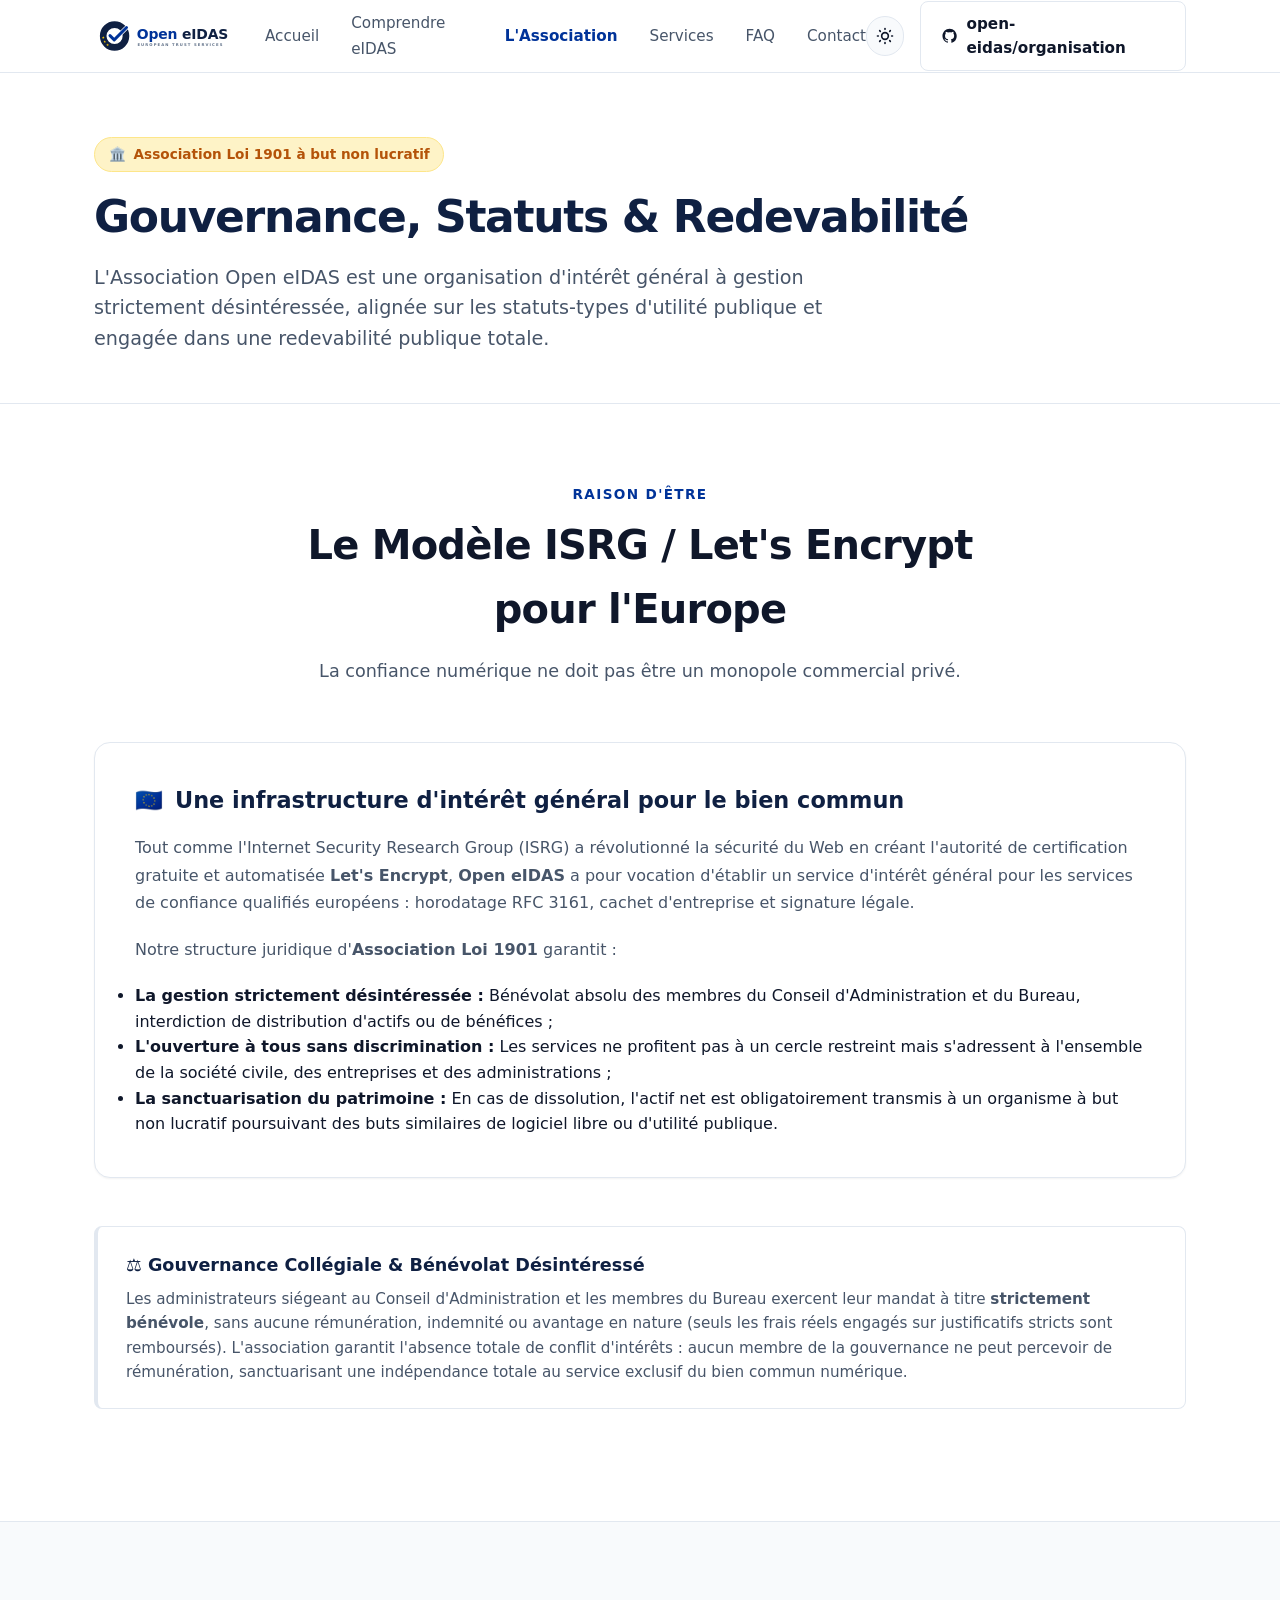
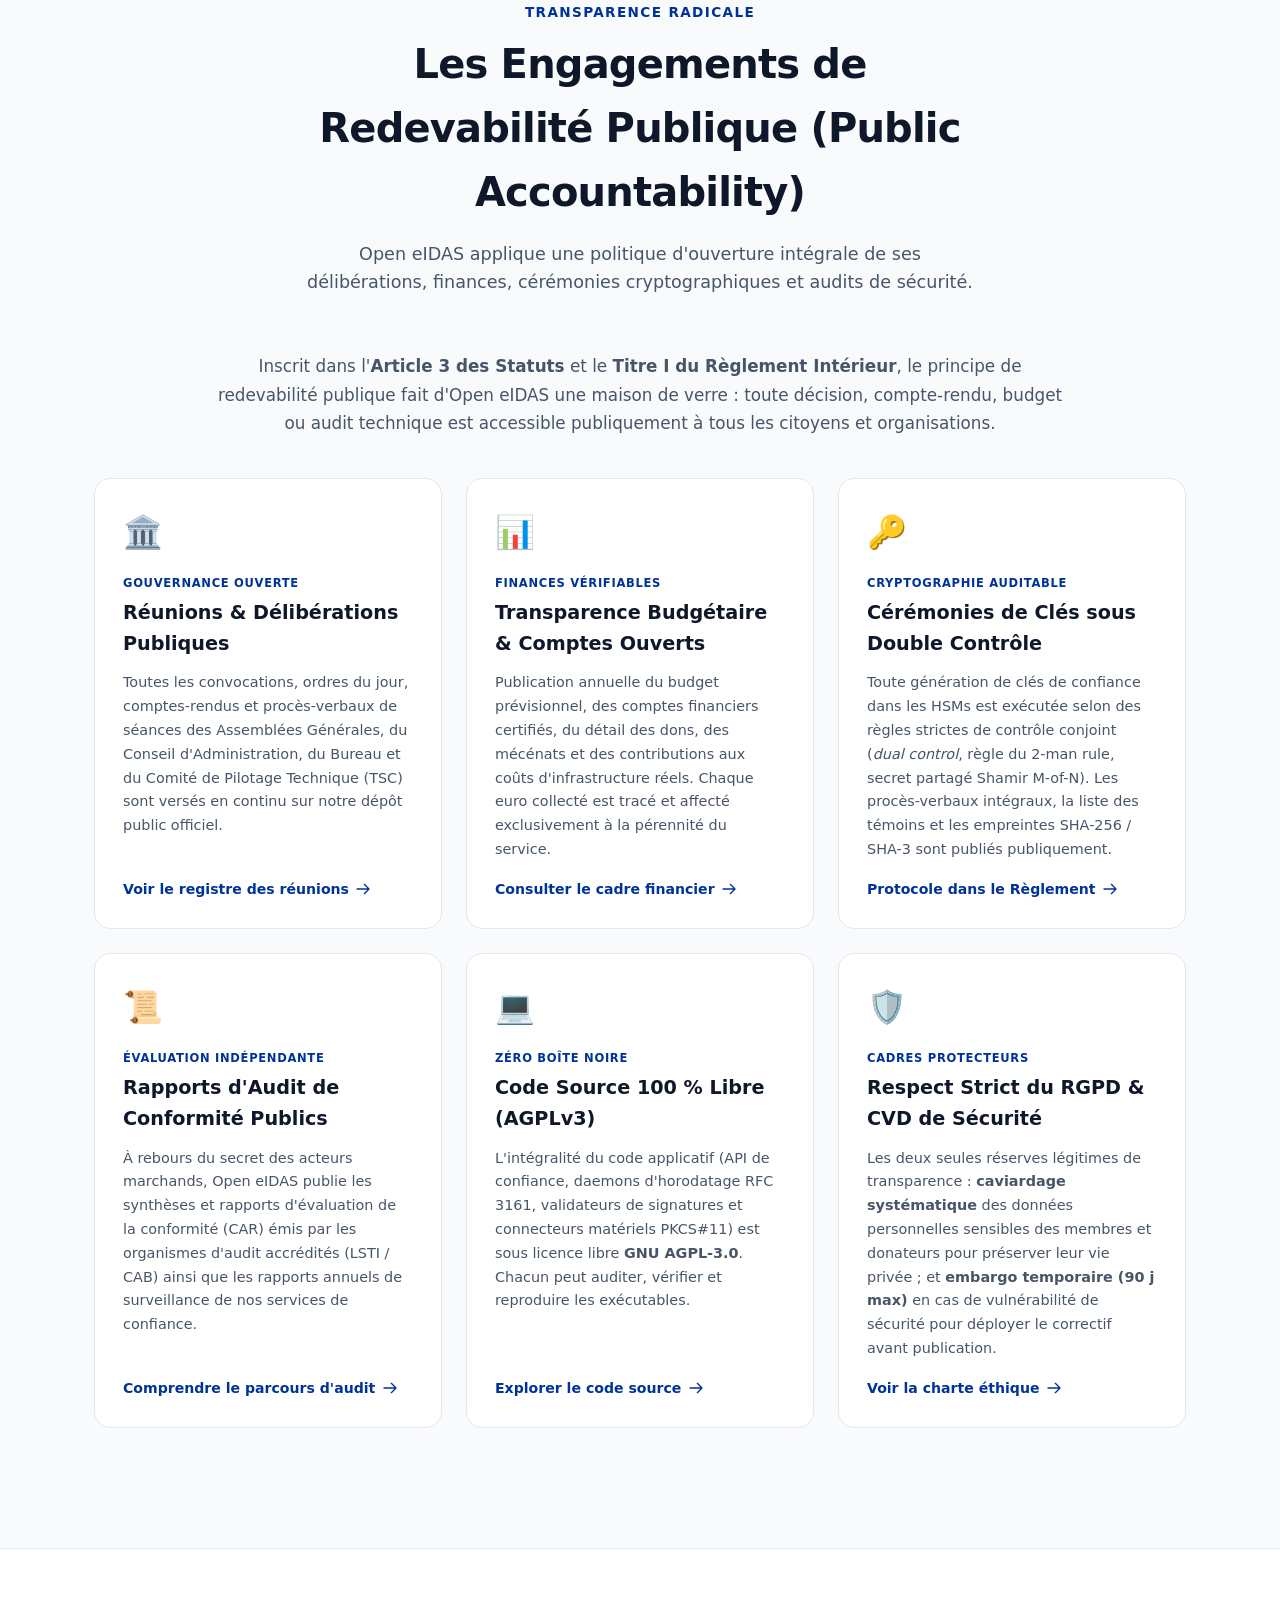
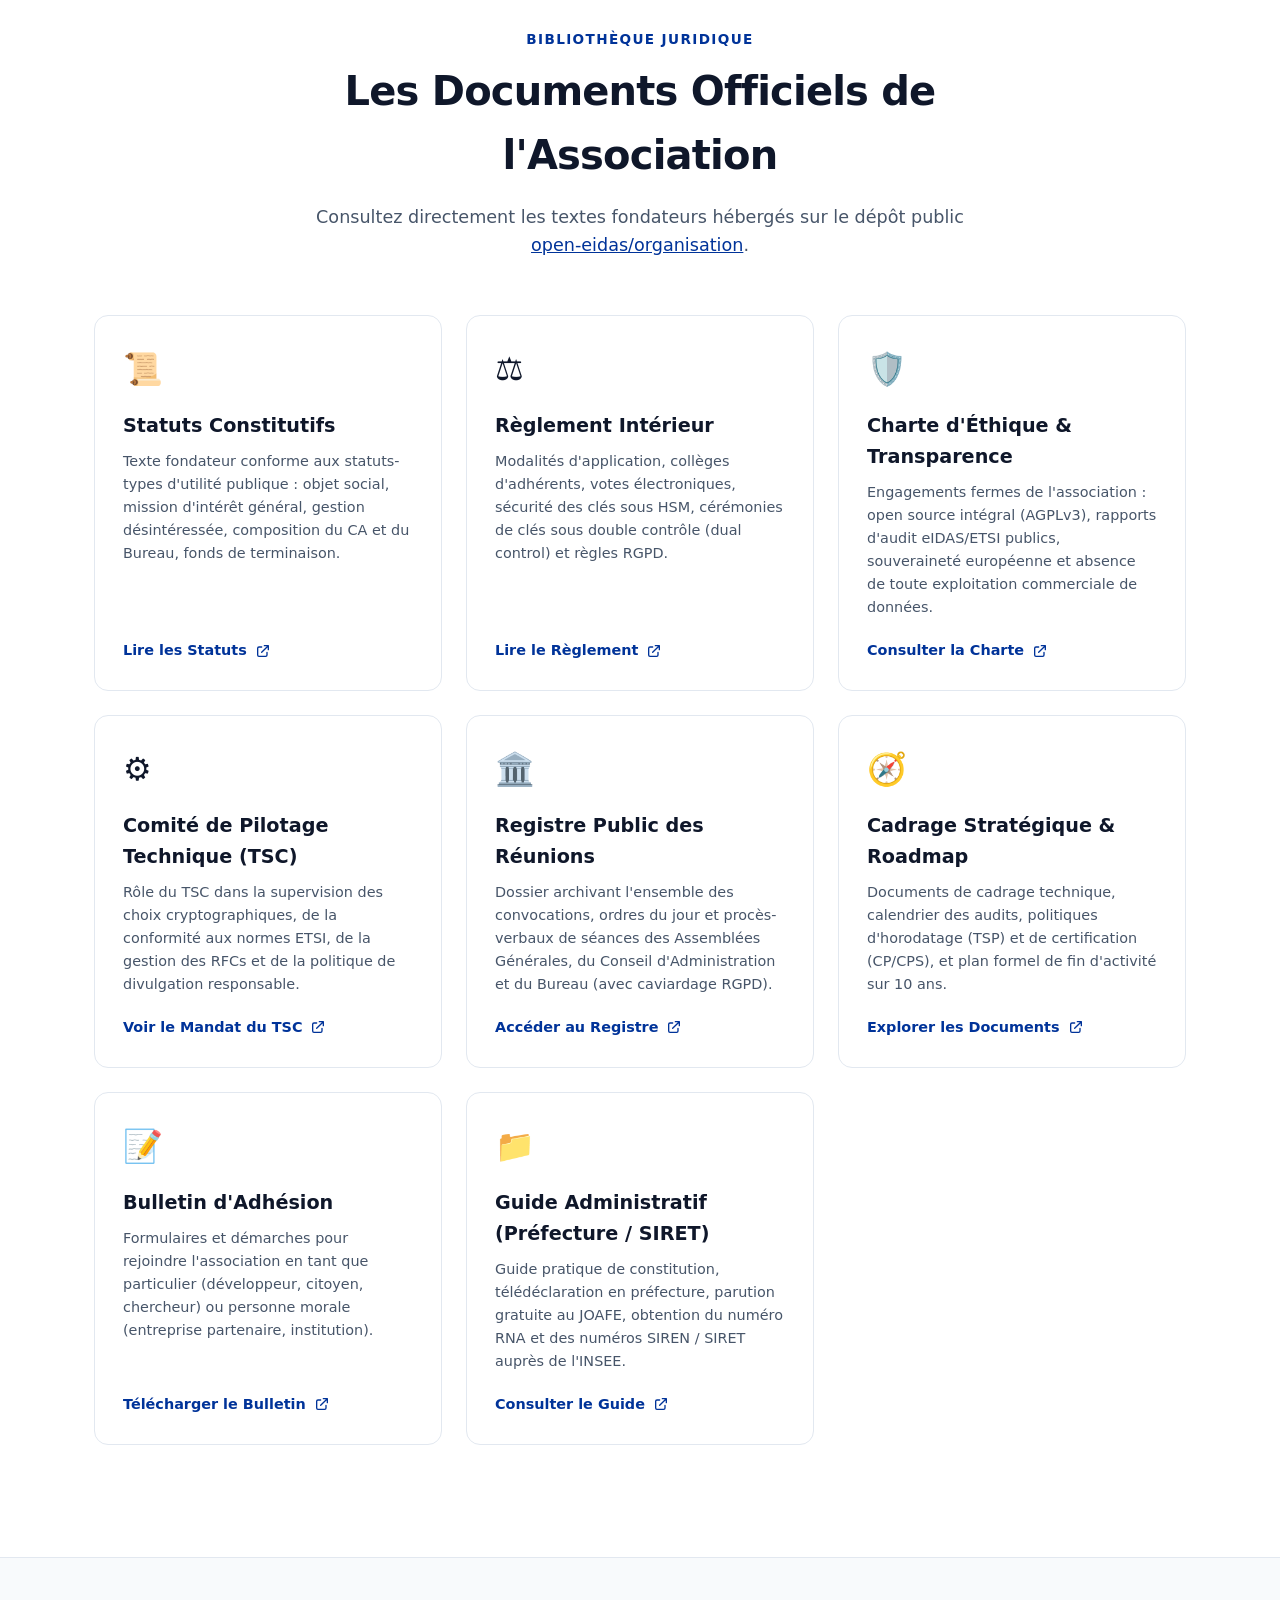
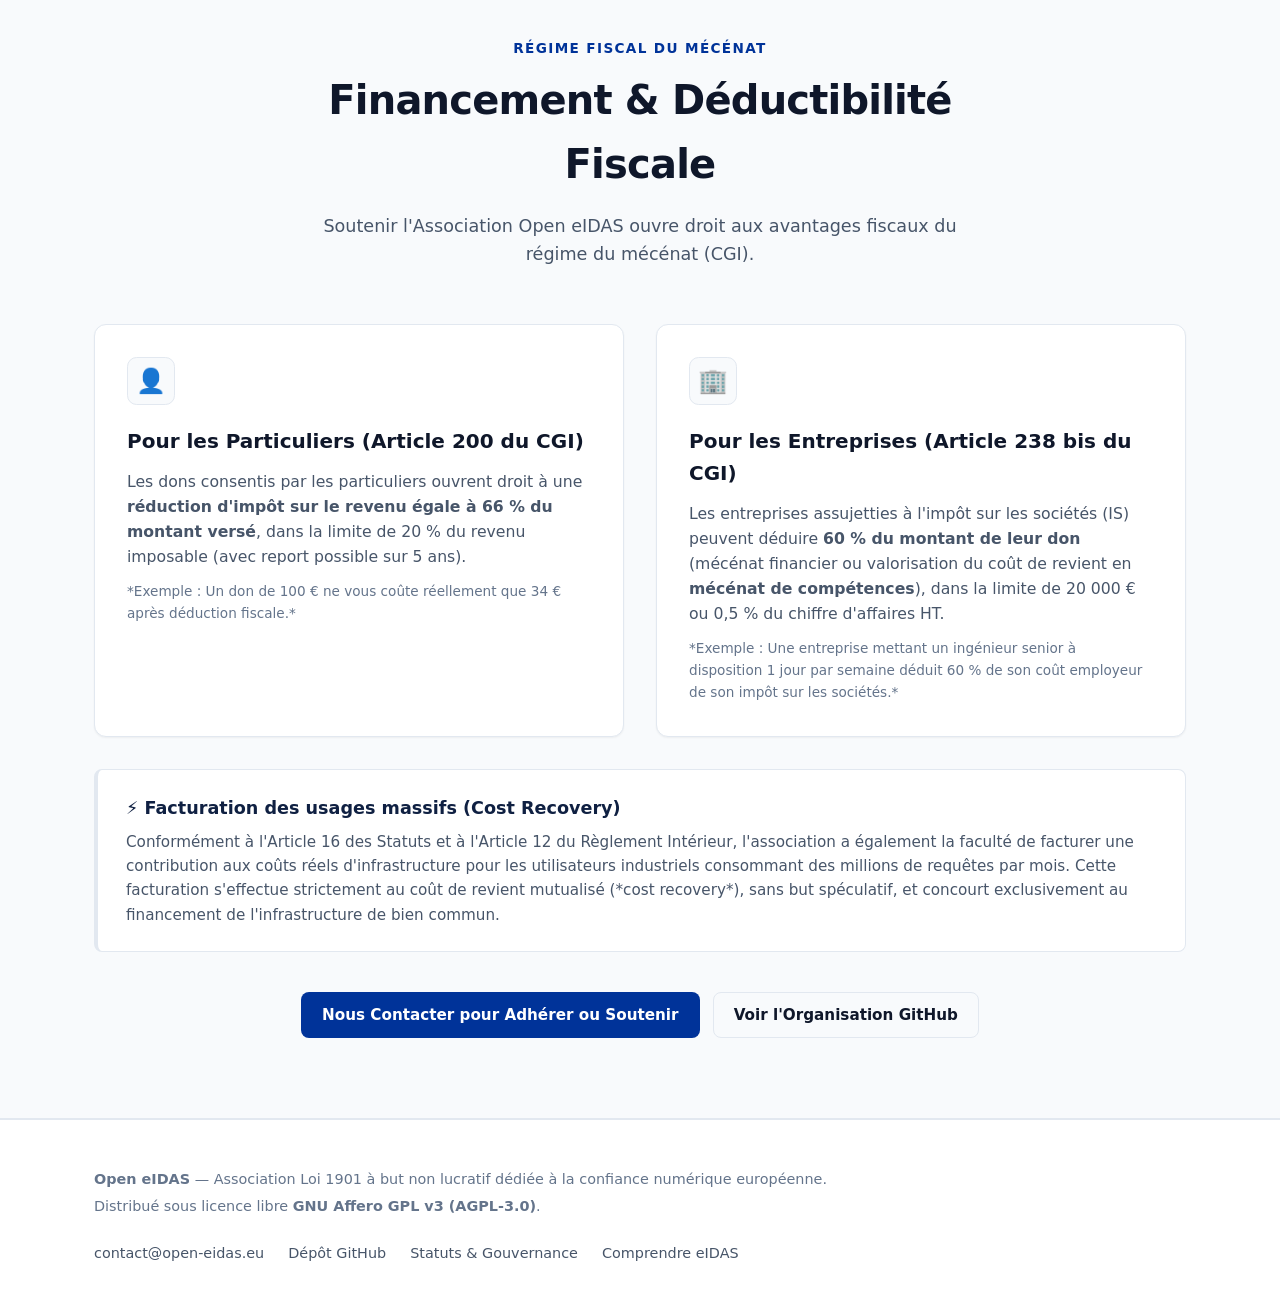
==== commit e99aff45: "Correction de l'affichage du logo en thème clair, parcours visuel de qualification eIDAS et renforce" ====
--- a/association.html
+++ b/association.html
@@ -18,6 +18,9 @@
       const savedTheme = localStorage.getItem('theme');
       if (savedTheme) {
         document.documentElement.setAttribute('data-theme', savedTheme);
+      } else {
+        const prefersDark = window.matchMedia && window.matchMedia('(prefers-color-scheme: dark)').matches;
+        document.documentElement.setAttribute('data-theme', prefersDark ? 'dark' : 'light');
       }
     })();
   </script>
@@ -29,7 +32,7 @@
     <div class="container nav-wrap">
       <a href="index.html" class="brand-link" aria-label="Open eIDAS Accueil">
         <img src="assets/logo-horizontal.svg" alt="Open eIDAS Logo" class="brand-logo-img logo-light">
-        <img src="assets/logo-horizontal-dark.svg" alt="Open eIDAS Logo" class="brand-logo-img logo-dark" style="display: none;">
+        <img src="assets/logo-horizontal-dark.svg" alt="Open eIDAS Logo" class="brand-logo-img logo-dark">
       </a>
 
       <nav aria-label="Navigation principale">
@@ -109,21 +112,12 @@
           </ul>
         </div>
 
-        <!-- Deux piliers de gouvernance -->
-        <div class="grid-2" style="display: grid; grid-template-columns: repeat(auto-fit, minmax(320px, 1fr)); gap: 2rem; margin-top: 2rem;">
-          <div class="card">
-            <h3 class="card-title">🤝 Bénévolat Strict de la Gouvernance</h3>
-            <p class="card-desc">
-              Les administrateurs au Conseil d'Administration et les membres du Bureau n'ont droit à <strong>aucune rémunération, indemnité ou avantage en nature</strong> au titre de leur mandat. Seuls les remboursements de frais réels engagés sur justificatifs sont admis.
-            </p>
-          </div>
-
-          <div class="card">
-            <h3 class="card-title">💻 Équipes Techniques Opérationnelles</h3>
-            <p class="card-desc">
-              Pour assurer le développement logiciel continu (AGPLv3), la maintenance 24/7 et l'administration des HSMs, l'association peut rémunérer des ingénieurs et développeurs aux conditions de marché. <strong>Règle d'or :</strong> Aucun salarié ou prestataire rémunéré ne peut siéger au CA ou au Bureau (étanchéité absolue de gouvernance).
-            </p>
-          </div>
+        <!-- Ethique et Gouvernance Desinteressee -->
+        <div class="callout-box" style="margin-top: 2rem;">
+          <h4>⚖️ Gouvernance Collégiale &amp; Bénévolat Désintéressé</h4>
+          <p>
+            Les administrateurs siégeant au Conseil d'Administration et les membres du Bureau exercent leur mandat à titre <strong>strictement bénévole</strong>, sans aucune rémunération, indemnité ou avantage en nature (seuls les frais réels engagés sur justificatifs stricts sont remboursés). L'association garantit l'absence totale de conflit d'intérêts : aucun membre de la gouvernance ne peut percevoir de rémunération, sanctuarisant une indépendance totale au service exclusif du bien commun numérique.
+          </p>
         </div>
       </div>
     </section>
@@ -133,36 +127,100 @@
       <div class="container">
         <div class="section-header">
           <span class="section-tag">Transparence Radicale</span>
-          <h2 class="section-title">Redevabilité Publique Intégrale (Public Accountability)</h2>
+          <h2 class="section-title">Les Engagements de Redevabilité Publique (Public Accountability)</h2>
           <p class="section-desc">
-            Open eIDAS rend compte publiquement et en continu de l'ensemble de ses actes, débats et finances.
-          </p>
-        </div>
-
-        <div class="eidas-overview">
-          <h3>
-            <span>📢</span>
-            <span>Un engagement de publication totale en open access</span>
-          </h3>
-          <p>
-            Inscrit dans l'<strong>Article 3 des Statuts</strong> et le <strong>Titre I du Règlement Intérieur</strong>, le principe de redevabilité publique impose que toutes les convocations, ordres du jour, procès-verbaux de réunions (AG, CA, Bureau, Comité Technique), documents de cadrage stratégique, feuilles de route, budgets prévisionnels et comptes certifiés soient <strong>publiés publiquement sur notre dépôt officiel</strong>.
-          </p>
-          <p>
-            <strong>Les deux seules et strictes exceptions protégées :</strong>
-          </p>
-          <div class="grid-2" style="display: grid; grid-template-columns: repeat(auto-fit, minmax(280px, 1fr)); gap: 1rem; margin-top: 1rem;">
-            <div style="background-color: var(--bg-card); padding: 1.25rem; border-radius: 0.5rem; border: 1px solid var(--border-color);">
-              <h4 style="color: var(--brand-navy); margin-bottom: 0.5rem;">🛡️ 1. Protection de la Vie Privée (RGPD)</h4>
-              <p style="font-size: 0.9rem; color: var(--text-muted);">
-                Anonymisation ou pseudonymisation préalable systématique des données personnelles sensibles des membres, votants, donateurs et contributeurs (adresses privées, e-mails, montants des dons de particuliers).
-              </p>
-            </div>
-            <div style="background-color: var(--bg-card); padding: 1.25rem; border-radius: 0.5rem; border: 1px solid var(--border-color);">
-              <h4 style="color: var(--brand-navy); margin-bottom: 0.5rem;">🔒 2. Sécurité & Divulgation Coordonnée</h4>
-              <p style="font-size: 0.9rem; color: var(--text-muted);">
-                Embargo temporaire (90 jours max) pour le traitement des vulnérabilités critiques (CVD) le temps de publier le patch correctif ; ainsi que le secret absolu des clés matérielles dans les HSMs.
-              </p>
-            </div>
+            Open eIDAS applique une politique d'ouverture intégrale de ses délibérations, finances, cérémonies cryptographiques et audits de sécurité.
+          </p>
+        </div>
+
+        <p style="color: var(--text-muted); max-width: 850px; margin: 0 auto 2.5rem auto; text-align: center; font-size: 1.05rem; line-height: 1.7;">
+          Inscrit dans l'<strong>Article 3 des Statuts</strong> et le <strong>Titre I du Règlement Intérieur</strong>, le principe de redevabilité publique fait d'Open eIDAS une maison de verre : toute décision, compte-rendu, budget ou audit technique est accessible publiquement à tous les citoyens et organisations.
+        </p>
+
+        <!-- 6 Piliers de Transparence -->
+        <div class="transparency-grid">
+          <!-- 1. Open Governance -->
+          <div class="transparency-card">
+            <div class="transparency-card-icon">🏛️</div>
+            <div class="transparency-card-tag">Gouvernance Ouverte</div>
+            <h3 class="transparency-card-title">Réunions &amp; Délibérations Publiques</h3>
+            <p class="transparency-card-desc">
+              Toutes les convocations, ordres du jour, comptes-rendus et procès-verbaux de séances des Assemblées Générales, du Conseil d'Administration, du Bureau et du Comité de Pilotage Technique (TSC) sont versés en continu sur notre dépôt public officiel.
+            </p>
+            <a href="https://github.com/open-eidas/organisation/tree/main/reunions" target="_blank" rel="noopener noreferrer" class="transparency-card-link">
+              <span>Voir le registre des réunions</span>
+              <svg width="16" height="16" fill="none" viewBox="0 0 24 24" stroke="currentColor"><path stroke-linecap="round" stroke-linejoin="round" stroke-width="2" d="M14 5l7 7m0 0l-7 7m7-7H3"/></svg>
+            </a>
+          </div>
+
+          <!-- 2. Open Books -->
+          <div class="transparency-card">
+            <div class="transparency-card-icon">📊</div>
+            <div class="transparency-card-tag">Finances Vérifiables</div>
+            <h3 class="transparency-card-title">Transparence Budgétaire &amp; Comptes Ouverts</h3>
+            <p class="transparency-card-desc">
+              Publication annuelle du budget prévisionnel, des comptes financiers certifiés, du détail des dons, des mécénats et des contributions aux coûts d'infrastructure réels. Chaque euro collecté est tracé et affecté exclusivement à la pérennité du service.
+            </p>
+            <a href="https://github.com/open-eidas/organisation/tree/main/cadrage" target="_blank" rel="noopener noreferrer" class="transparency-card-link">
+              <span>Consulter le cadre financier</span>
+              <svg width="16" height="16" fill="none" viewBox="0 0 24 24" stroke="currentColor"><path stroke-linecap="round" stroke-linejoin="round" stroke-width="2" d="M14 5l7 7m0 0l-7 7m7-7H3"/></svg>
+            </a>
+          </div>
+
+          <!-- 3. Key Ceremonies -->
+          <div class="transparency-card">
+            <div class="transparency-card-icon">🔑</div>
+            <div class="transparency-card-tag">Cryptographie Auditable</div>
+            <h3 class="transparency-card-title">Cérémonies de Clés sous Double Contrôle</h3>
+            <p class="transparency-card-desc">
+              Toute génération de clés de confiance dans les HSMs est exécutée selon des règles strictes de contrôle conjoint (<em>dual control</em>, règle du 2-man rule, secret partagé Shamir M-of-N). Les procès-verbaux intégraux, la liste des témoins et les empreintes SHA-256 / SHA-3 sont publiés publiquement.
+            </p>
+            <a href="https://github.com/open-eidas/organisation/blob/main/reglement-interieur/reglement-interieur.md" target="_blank" rel="noopener noreferrer" class="transparency-card-link">
+              <span>Protocole dans le Règlement</span>
+              <svg width="16" height="16" fill="none" viewBox="0 0 24 24" stroke="currentColor"><path stroke-linecap="round" stroke-linejoin="round" stroke-width="2" d="M14 5l7 7m0 0l-7 7m7-7H3"/></svg>
+            </a>
+          </div>
+
+          <!-- 4. Open Audits -->
+          <div class="transparency-card">
+            <div class="transparency-card-icon">📜</div>
+            <div class="transparency-card-tag">Évaluation Indépendante</div>
+            <h3 class="transparency-card-title">Rapports d'Audit de Conformité Publics</h3>
+            <p class="transparency-card-desc">
+              À rebours du secret des acteurs marchands, Open eIDAS publie les synthèses et rapports d'évaluation de la conformité (CAR) émis par les organismes d'audit accrédités (LSTI / CAB) ainsi que les rapports annuels de surveillance de nos services de confiance.
+            </p>
+            <a href="eidas.html#processus" class="transparency-card-link">
+              <span>Comprendre le parcours d'audit</span>
+              <svg width="16" height="16" fill="none" viewBox="0 0 24 24" stroke="currentColor"><path stroke-linecap="round" stroke-linejoin="round" stroke-width="2" d="M14 5l7 7m0 0l-7 7m7-7H3"/></svg>
+            </a>
+          </div>
+
+          <!-- 5. 100% Free Software -->
+          <div class="transparency-card">
+            <div class="transparency-card-icon">💻</div>
+            <div class="transparency-card-tag">Zéro Boîte Noire</div>
+            <h3 class="transparency-card-title">Code Source 100 % Libre (AGPLv3)</h3>
+            <p class="transparency-card-desc">
+              L'intégralité du code applicatif (API de confiance, daemons d'horodatage RFC 3161, validateurs de signatures et connecteurs matériels PKCS#11) est sous licence libre <strong>GNU AGPL-3.0</strong>. Chacun peut auditer, vérifier et reproduire les exécutables.
+            </p>
+            <a href="https://github.com/open-eidas/open-eidas" target="_blank" rel="noopener noreferrer" class="transparency-card-link">
+              <span>Explorer le code source</span>
+              <svg width="16" height="16" fill="none" viewBox="0 0 24 24" stroke="currentColor"><path stroke-linecap="round" stroke-linejoin="round" stroke-width="2" d="M14 5l7 7m0 0l-7 7m7-7H3"/></svg>
+            </a>
+          </div>
+
+          <!-- 6. Strict Limits: RGPD & Security -->
+          <div class="transparency-card">
+            <div class="transparency-card-icon">🛡️</div>
+            <div class="transparency-card-tag">Cadres Protecteurs</div>
+            <h3 class="transparency-card-title">Respect Strict du RGPD &amp; CVD de Sécurité</h3>
+            <p class="transparency-card-desc">
+              Les deux seules réserves légitimes de transparence : <strong>caviardage systématique</strong> des données personnelles sensibles des membres et donateurs pour préserver leur vie privée ; et <strong>embargo temporaire (90 j max)</strong> en cas de vulnérabilité de sécurité pour déployer le correctif avant publication.
+            </p>
+            <a href="https://github.com/open-eidas/organisation/blob/main/gouvernance/charte-ethique.md" target="_blank" rel="noopener noreferrer" class="transparency-card-link">
+              <span>Voir la charte éthique</span>
+              <svg width="16" height="16" fill="none" viewBox="0 0 24 24" stroke="currentColor"><path stroke-linecap="round" stroke-linejoin="round" stroke-width="2" d="M14 5l7 7m0 0l-7 7m7-7H3"/></svg>
+            </a>
           </div>
         </div>
       </div>
@@ -359,22 +417,16 @@
     const themeBtn = document.getElementById('theme-toggle');
     const sunIcon = themeBtn.querySelector('.sun-icon');
     const moonIcon = themeBtn.querySelector('.moon-icon');
-    const lightLogos = document.querySelectorAll('.logo-light');
-    const darkLogos = document.querySelectorAll('.logo-dark');
 
     function updateThemeUI(theme) {
       if (theme === 'dark') {
         document.documentElement.setAttribute('data-theme', 'dark');
         sunIcon.style.display = 'none';
         moonIcon.style.display = 'block';
-        lightLogos.forEach(el => el.style.display = 'none');
-        darkLogos.forEach(el => el.style.display = 'block');
       } else {
         document.documentElement.setAttribute('data-theme', 'light');
         sunIcon.style.display = 'block';
         moonIcon.style.display = 'none';
-        lightLogos.forEach(el => el.style.display = 'none');
-        darkLogos.forEach(el => el.style.display = 'block');
       }
     }
 
--- a/style.css
+++ b/style.css
@@ -164,6 +164,40 @@
   width: auto;
   display: block;
 }
+
+.brand-logo-img.logo-light {
+  display: block;
+}
+
+.brand-logo-img.logo-dark {
+  display: none;
+}
+
+[data-theme="dark"] .brand-logo-img.logo-light {
+  display: none !important;
+}
+
+[data-theme="dark"] .brand-logo-img.logo-dark {
+  display: block !important;
+}
+
+[data-theme="light"] .brand-logo-img.logo-light {
+  display: block !important;
+}
+
+[data-theme="light"] .brand-logo-img.logo-dark {
+  display: none !important;
+}
+
+@media (prefers-color-scheme: dark) {
+  :root:not([data-theme="light"]) .brand-logo-img.logo-light {
+    display: none !important;
+  }
+  :root:not([data-theme="light"]) .brand-logo-img.logo-dark {
+    display: block !important;
+  }
+}
+
 
 .nav-links {
   display: flex;
@@ -1137,3 +1171,393 @@
 .comparison-table tr:hover td {
   background-color: rgba(0, 51, 153, 0.02);
 }
+
+/* ==========================================================================
+   Qualification Pathway / Journey Components
+   ========================================================================== */
+
+/* Visual Pipeline Banner */
+.pipeline-track {
+  display: flex;
+  align-items: center;
+  justify-content: space-between;
+  gap: 0.75rem;
+  background-color: var(--bg-surface);
+  border: 1px solid var(--border-color);
+  border-radius: 1rem;
+  padding: 1.5rem;
+  margin: 2.5rem 0;
+  overflow-x: auto;
+}
+
+.pipeline-node {
+  flex: 1;
+  min-width: 180px;
+  background-color: var(--bg-card);
+  border: 1px solid var(--border-color);
+  border-radius: 0.75rem;
+  padding: 1rem;
+  text-align: center;
+  transition: transform 0.2s ease, border-color 0.2s ease, box-shadow 0.2s ease;
+}
+
+.pipeline-node:hover {
+  transform: translateY(-2px);
+  border-color: var(--brand-blue);
+  box-shadow: var(--shadow-sm);
+}
+
+.pipeline-node-icon {
+  font-size: 1.75rem;
+  margin-bottom: 0.35rem;
+}
+
+.pipeline-node-title {
+  font-size: 0.95rem;
+  font-weight: 700;
+  color: var(--text-main);
+  margin-bottom: 0.2rem;
+}
+
+.pipeline-node-role {
+  font-size: 0.75rem;
+  font-weight: 600;
+  text-transform: uppercase;
+  letter-spacing: 0.05em;
+  color: var(--brand-blue);
+}
+
+.pipeline-arrow {
+  display: flex;
+  align-items: center;
+  justify-content: center;
+  color: var(--brand-blue);
+  font-size: 1.25rem;
+  opacity: 0.6;
+}
+
+/* Stepper Journey */
+.pathway-stepper {
+  position: relative;
+  margin: 3rem 0;
+  padding-left: 1rem;
+}
+
+.pathway-stepper::before {
+  content: '';
+  position: absolute;
+  top: 1.5rem;
+  bottom: 2rem;
+  left: 2.75rem;
+  width: 3px;
+  background: linear-gradient(to bottom, var(--brand-blue), #38bdf8, #f59e0b, #10b981);
+  border-radius: 2px;
+}
+
+.pathway-milestone {
+  display: flex;
+  align-items: flex-start;
+  gap: 2rem;
+  margin-bottom: 3rem;
+  position: relative;
+}
+
+.pathway-milestone:last-child {
+  margin-bottom: 1rem;
+}
+
+.pathway-marker {
+  width: 3.5rem;
+  height: 3.5rem;
+  border-radius: 50%;
+  background: var(--bg-card);
+  border: 3px solid var(--brand-blue);
+  color: var(--brand-navy);
+  font-weight: 800;
+  font-size: 1.15rem;
+  display: flex;
+  align-items: center;
+  justify-content: center;
+  box-shadow: 0 0 0 6px var(--bg-main), var(--shadow-sm);
+  flex-shrink: 0;
+  z-index: 2;
+  transition: transform 0.2s ease;
+}
+
+[data-theme="dark"] .pathway-marker {
+  color: #38bdf8;
+  border-color: #38bdf8;
+}
+
+.pathway-milestone:hover .pathway-marker {
+  transform: scale(1.08);
+}
+
+.pathway-card {
+  flex-grow: 1;
+  background-color: var(--bg-surface);
+  border: 1px solid var(--border-color);
+  border-radius: 1rem;
+  padding: 2rem;
+  box-shadow: var(--shadow-sm);
+  transition: transform 0.2s ease, border-color 0.2s ease, box-shadow 0.2s ease;
+}
+
+.pathway-card:hover {
+  transform: translateY(-2px);
+  border-color: var(--brand-blue);
+  box-shadow: var(--shadow-md);
+}
+
+.pathway-meta {
+  display: flex;
+  flex-wrap: wrap;
+  align-items: center;
+  gap: 0.75rem;
+  margin-bottom: 0.75rem;
+}
+
+.pathway-badge-phase {
+  font-size: 0.75rem;
+  font-weight: 800;
+  text-transform: uppercase;
+  letter-spacing: 0.05em;
+  padding: 0.25rem 0.65rem;
+  border-radius: 9999px;
+  background-color: rgba(0, 51, 153, 0.1);
+  color: var(--brand-blue);
+}
+
+[data-theme="dark"] .pathway-badge-phase {
+  background-color: rgba(56, 189, 248, 0.15);
+  color: #38bdf8;
+}
+
+.pathway-badge-actor {
+  font-size: 0.75rem;
+  font-weight: 600;
+  padding: 0.25rem 0.65rem;
+  border-radius: 9999px;
+  background-color: var(--bg-card);
+  border: 1px solid var(--border-color);
+  color: var(--text-main);
+  display: inline-flex;
+  align-items: center;
+  gap: 0.35rem;
+}
+
+.pathway-title {
+  font-size: 1.35rem;
+  font-weight: 800;
+  color: var(--brand-navy);
+  margin-bottom: 0.75rem;
+  line-height: 1.3;
+}
+
+.pathway-desc {
+  font-size: 0.95rem;
+  color: var(--text-muted);
+  line-height: 1.7;
+  margin-bottom: 1.25rem;
+}
+
+.pathway-specs {
+  display: flex;
+  flex-wrap: wrap;
+  gap: 0.5rem;
+  margin-bottom: 1.25rem;
+}
+
+.norm-tag {
+  font-size: 0.78rem;
+  font-weight: 600;
+  padding: 0.2rem 0.6rem;
+  border-radius: 0.375rem;
+  background-color: var(--bg-card);
+  border: 1px solid var(--border-color);
+  color: var(--text-muted);
+  font-family: ui-monospace, SFMono-Regular, Menlo, Monaco, Consolas, monospace;
+}
+
+.pathway-deliverable {
+  display: flex;
+  align-items: flex-start;
+  gap: 0.75rem;
+  background-color: var(--bg-card);
+  border: 1px solid var(--border-color);
+  border-left: 4px solid var(--brand-blue);
+  border-radius: 0.5rem;
+  padding: 1rem 1.25rem;
+}
+
+.pathway-deliverable-icon {
+  font-size: 1.25rem;
+  line-height: 1;
+}
+
+.pathway-deliverable-content h5 {
+  font-size: 0.85rem;
+  font-weight: 700;
+  text-transform: uppercase;
+  letter-spacing: 0.05em;
+  color: var(--brand-blue);
+  margin-bottom: 0.25rem;
+}
+
+.pathway-deliverable-content p {
+  font-size: 0.88rem;
+  color: var(--text-muted);
+  line-height: 1.5;
+  margin: 0;
+}
+
+/* Continuous Cycle Box */
+.cycle-card {
+  background: linear-gradient(135deg, var(--bg-surface) 0%, var(--bg-card) 100%);
+  border: 1px solid var(--border-color);
+  border-radius: 1rem;
+  padding: 2rem;
+  margin-top: 3rem;
+  box-shadow: var(--shadow-sm);
+}
+
+.cycle-grid {
+  display: grid;
+  grid-template-columns: repeat(auto-fit, minmax(240px, 1fr));
+  gap: 1.5rem;
+  margin-top: 1.5rem;
+}
+
+.cycle-item {
+  background-color: var(--bg-card);
+  border: 1px solid var(--border-color);
+  border-radius: 0.75rem;
+  padding: 1.25rem;
+}
+
+.cycle-item-badge {
+  display: inline-block;
+  font-size: 0.75rem;
+  font-weight: 800;
+  text-transform: uppercase;
+  padding: 0.2rem 0.5rem;
+  border-radius: 0.25rem;
+  background-color: rgba(0, 51, 153, 0.1);
+  color: var(--brand-blue);
+  margin-bottom: 0.5rem;
+}
+
+[data-theme="dark"] .cycle-item-badge {
+  background-color: rgba(56, 189, 248, 0.15);
+  color: #38bdf8;
+}
+
+.cycle-item-title {
+  font-size: 1.05rem;
+  font-weight: 700;
+  color: var(--text-main);
+  margin-bottom: 0.35rem;
+}
+
+.cycle-item-desc {
+  font-size: 0.85rem;
+  color: var(--text-muted);
+  line-height: 1.6;
+}
+
+/* ==========================================================================
+   Transparency & Public Accountability Grid
+   ========================================================================== */
+
+.transparency-grid {
+  display: grid;
+  grid-template-columns: repeat(auto-fit, minmax(320px, 1fr));
+  gap: 1.5rem;
+  margin: 2.5rem 0;
+}
+
+.transparency-card {
+  background-color: var(--bg-card);
+  border: 1px solid var(--border-color);
+  border-radius: 1rem;
+  padding: 1.75rem;
+  display: flex;
+  flex-direction: column;
+  transition: transform 0.2s ease, border-color 0.2s ease, box-shadow 0.2s ease;
+  position: relative;
+}
+
+.transparency-card:hover {
+  transform: translateY(-3px);
+  border-color: var(--brand-blue);
+  box-shadow: var(--shadow-md);
+}
+
+.transparency-card-icon {
+  font-size: 2rem;
+  margin-bottom: 1rem;
+}
+
+.transparency-card-tag {
+  font-size: 0.72rem;
+  font-weight: 800;
+  text-transform: uppercase;
+  letter-spacing: 0.06em;
+  color: var(--brand-blue);
+  margin-bottom: 0.35rem;
+}
+
+.transparency-card-title {
+  font-size: 1.2rem;
+  font-weight: 700;
+  color: var(--text-main);
+  margin-bottom: 0.75rem;
+}
+
+.transparency-card-desc {
+  font-size: 0.9rem;
+  color: var(--text-muted);
+  line-height: 1.65;
+  flex-grow: 1;
+}
+
+.transparency-card-link {
+  display: inline-flex;
+  align-items: center;
+  gap: 0.4rem;
+  font-size: 0.88rem;
+  font-weight: 600;
+  color: var(--brand-blue);
+  text-decoration: none;
+  margin-top: 1rem;
+}
+
+.transparency-card-link:hover {
+  text-decoration: underline;
+}
+
+@media (max-width: 768px) {
+  .pathway-stepper::before {
+    left: 1.75rem;
+  }
+  .pathway-marker {
+    width: 2.5rem;
+    height: 2.5rem;
+    font-size: 0.95rem;
+  }
+  .pathway-milestone {
+    gap: 1.25rem;
+  }
+  .pathway-card {
+    padding: 1.25rem;
+  }
+  .pipeline-track {
+    flex-direction: column;
+    align-items: stretch;
+  }
+  .pipeline-arrow {
+    transform: rotate(90deg);
+    padding: 0.5rem 0;
+  }
+}
+
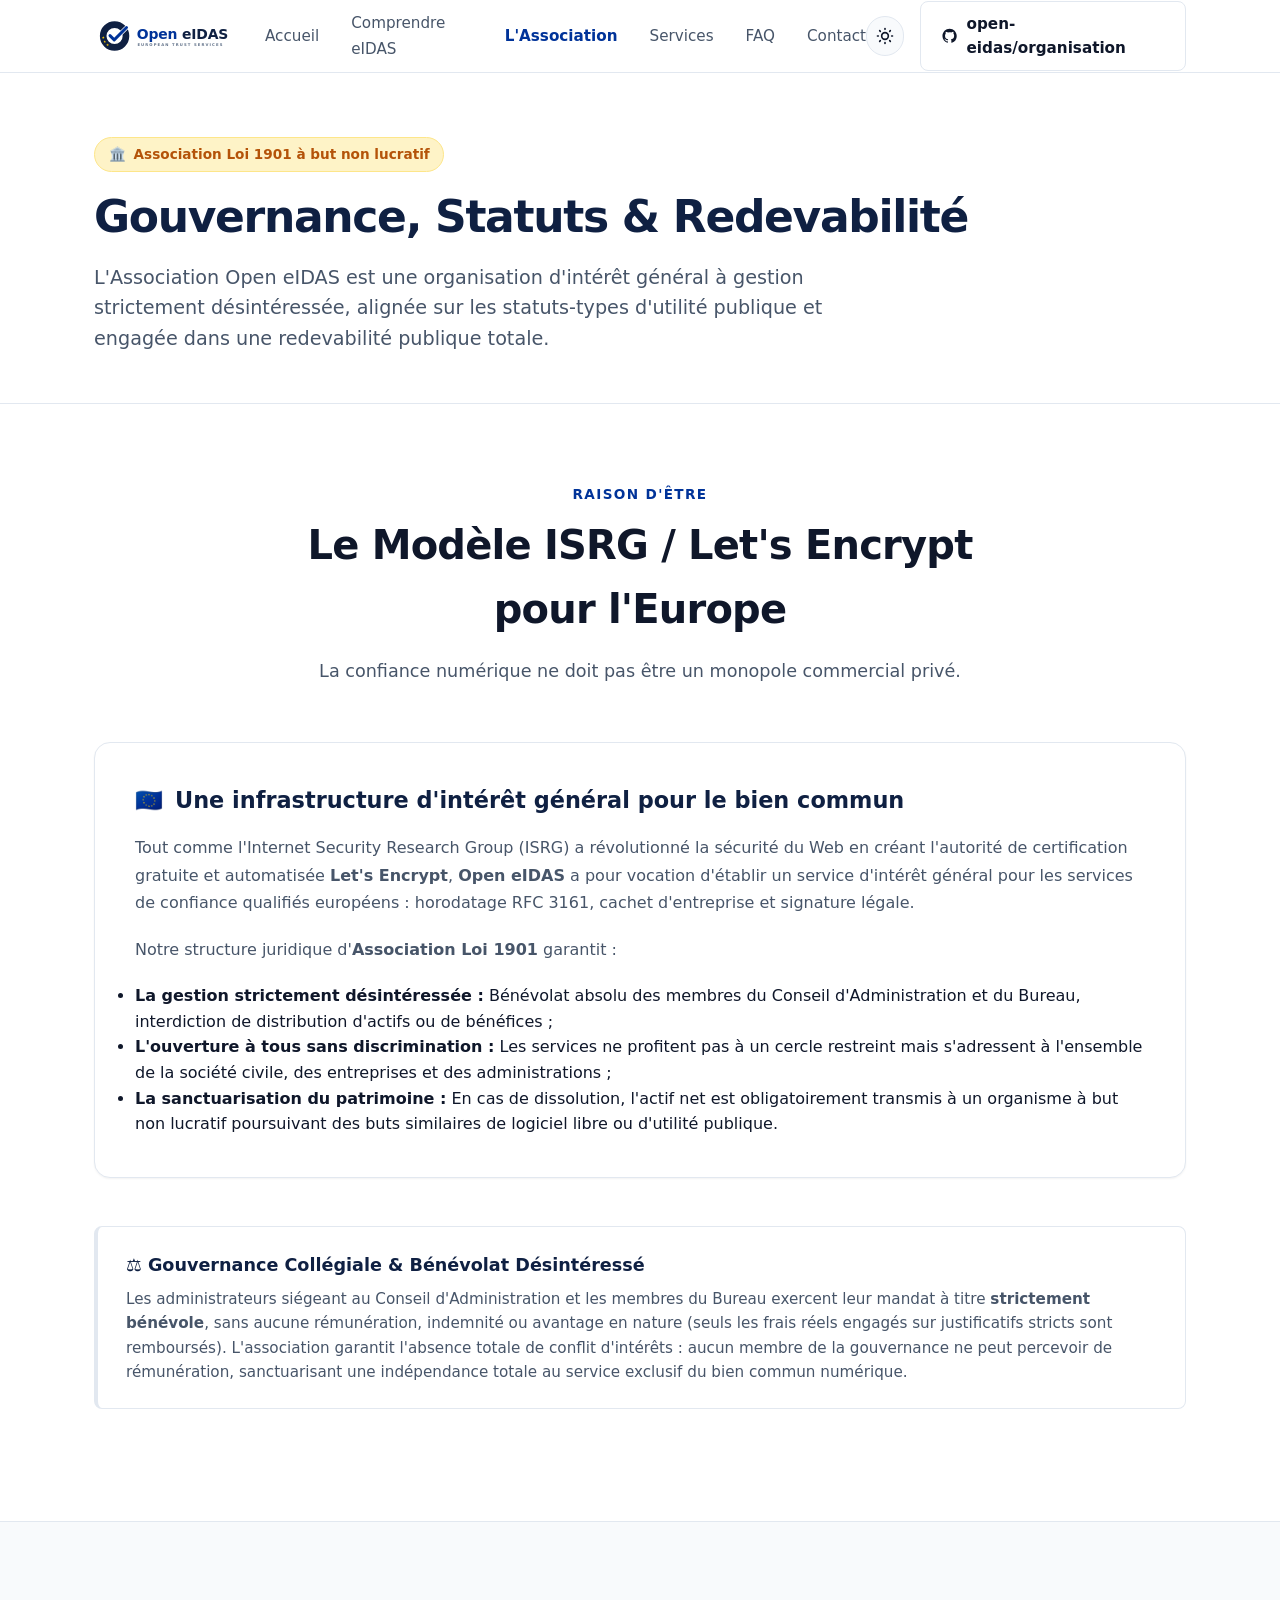
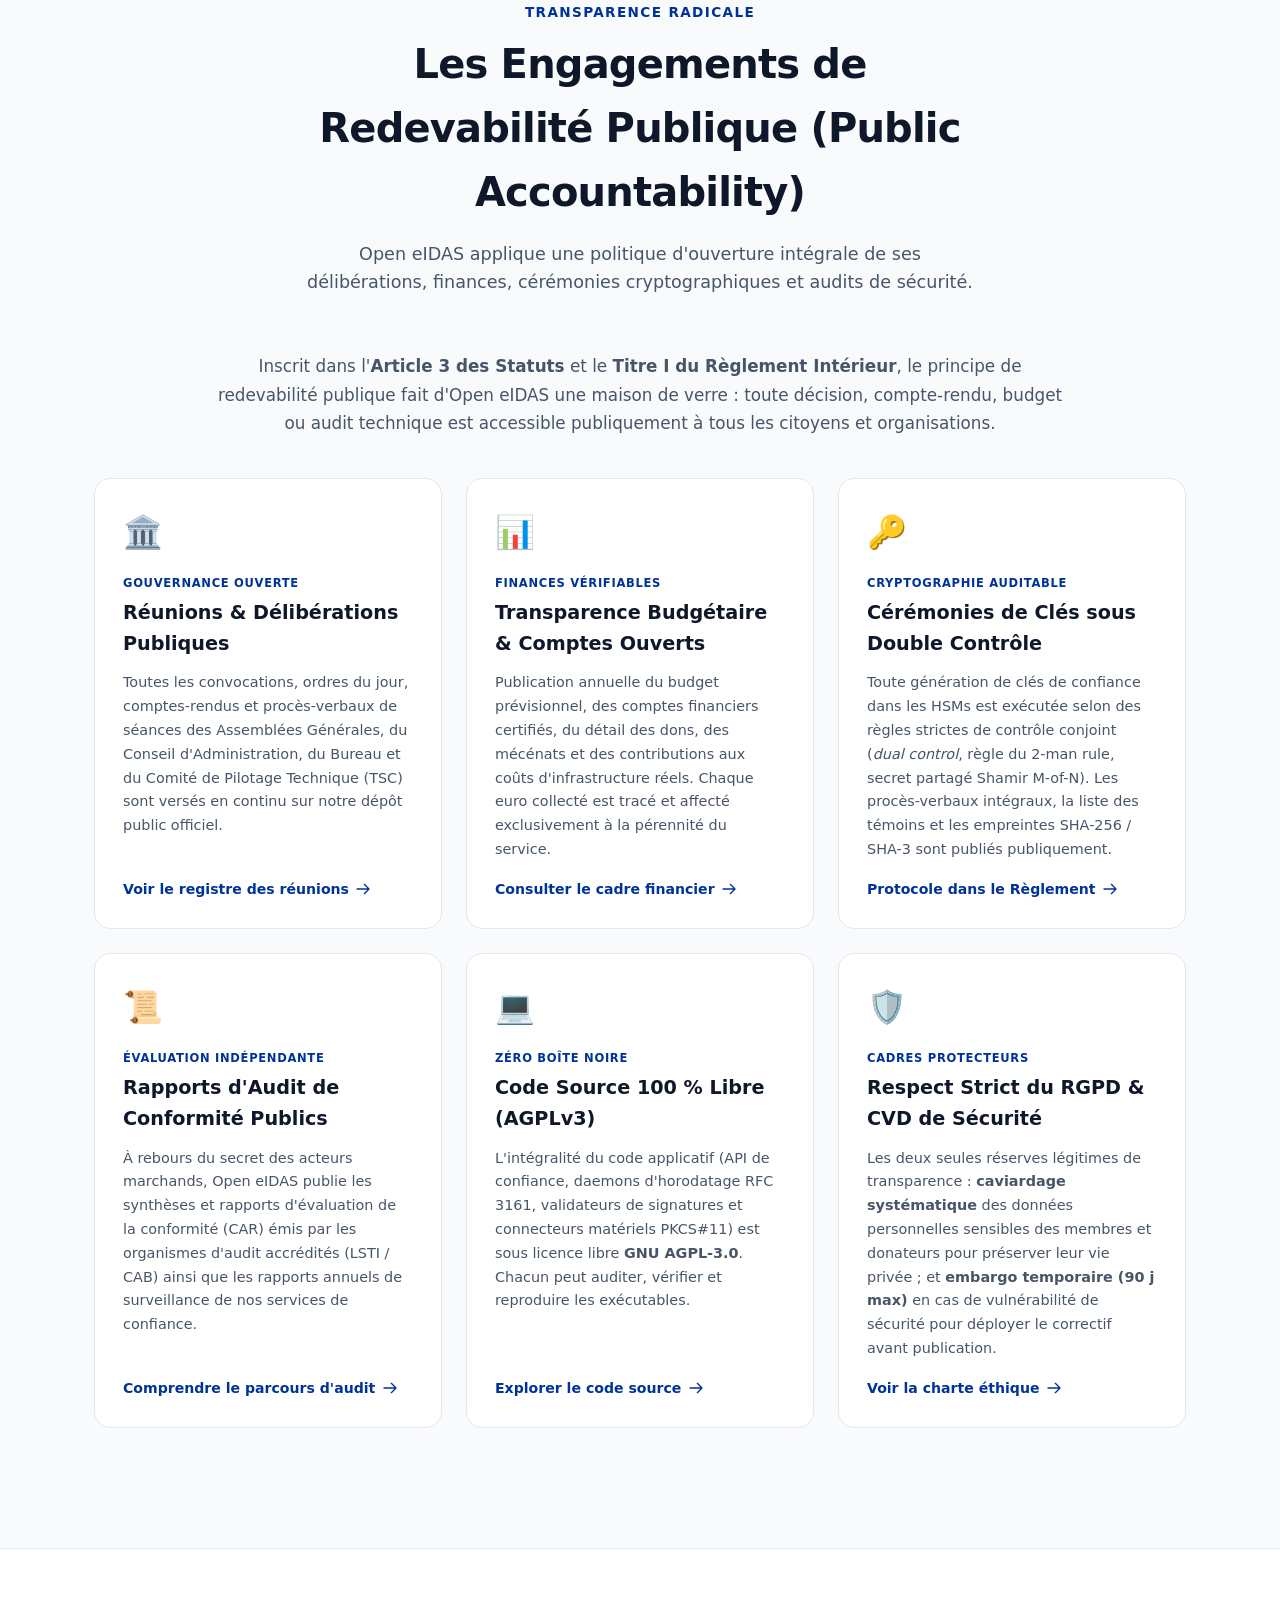
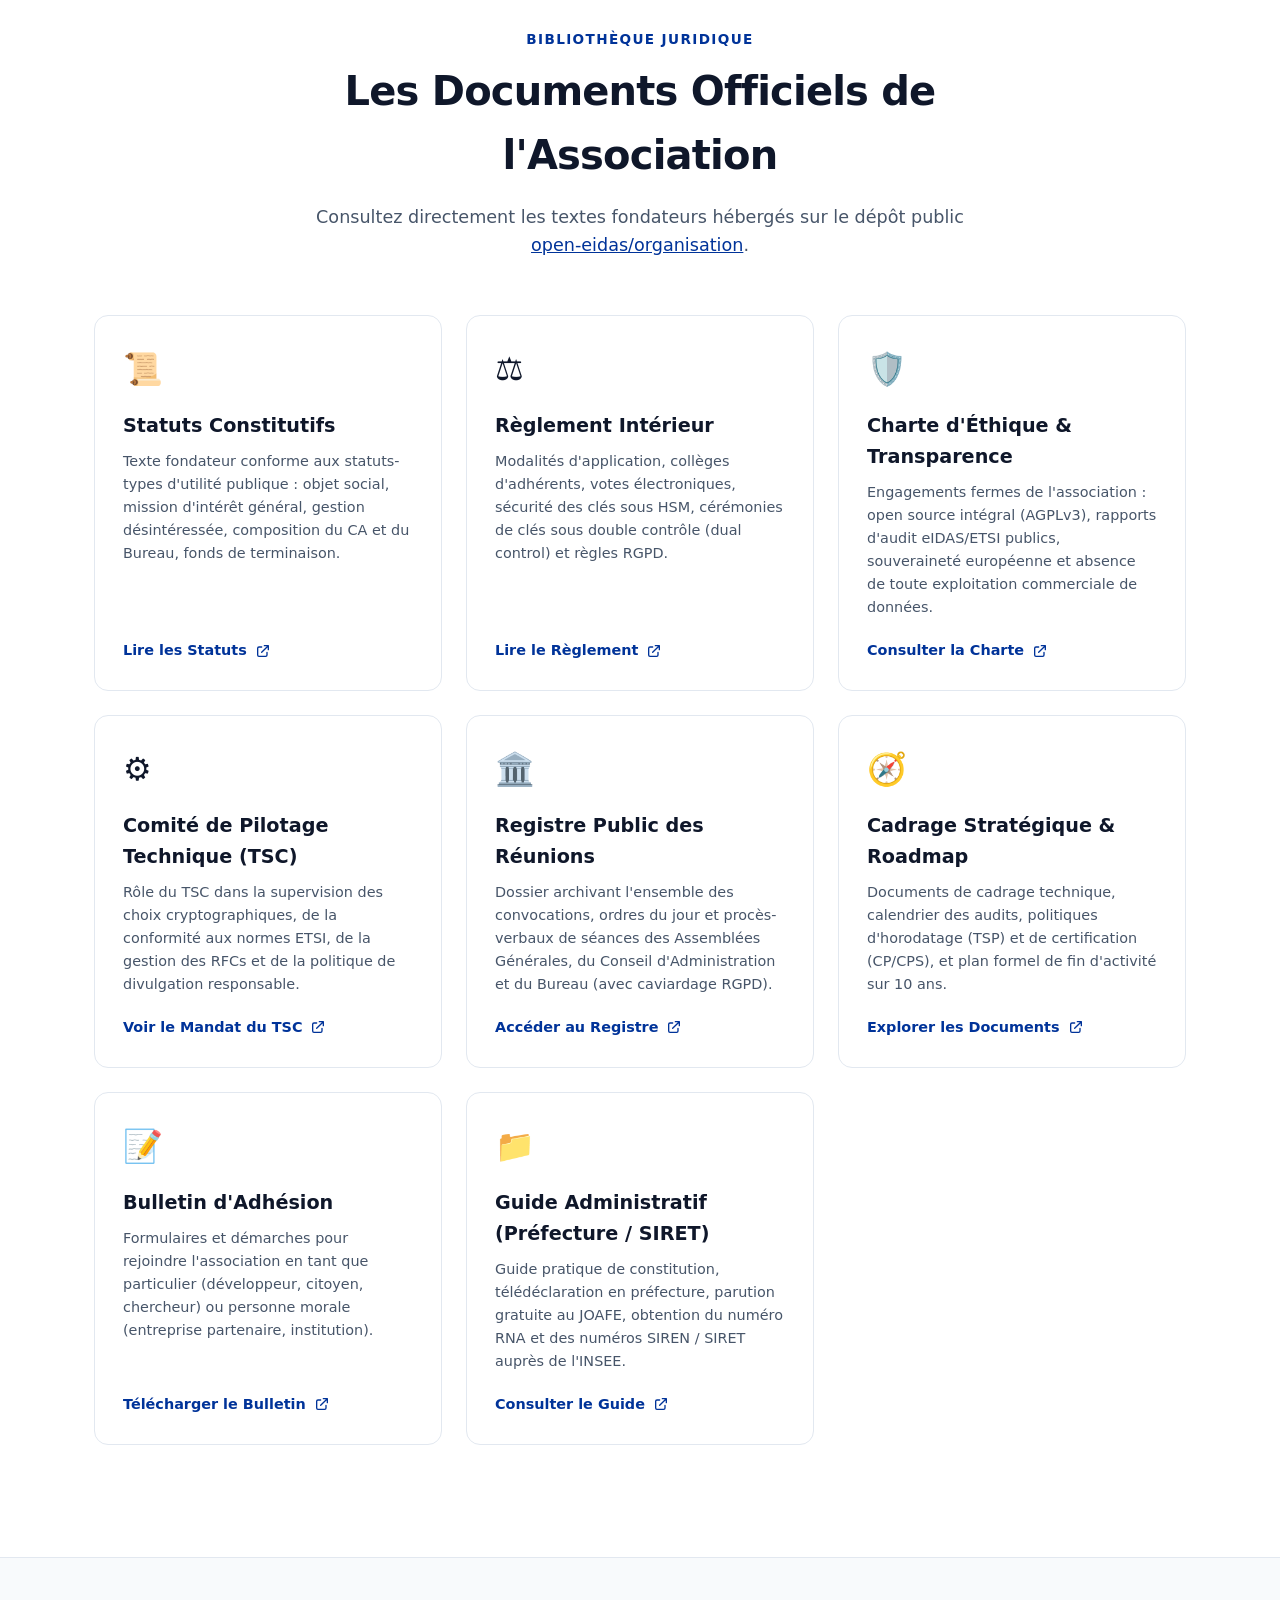
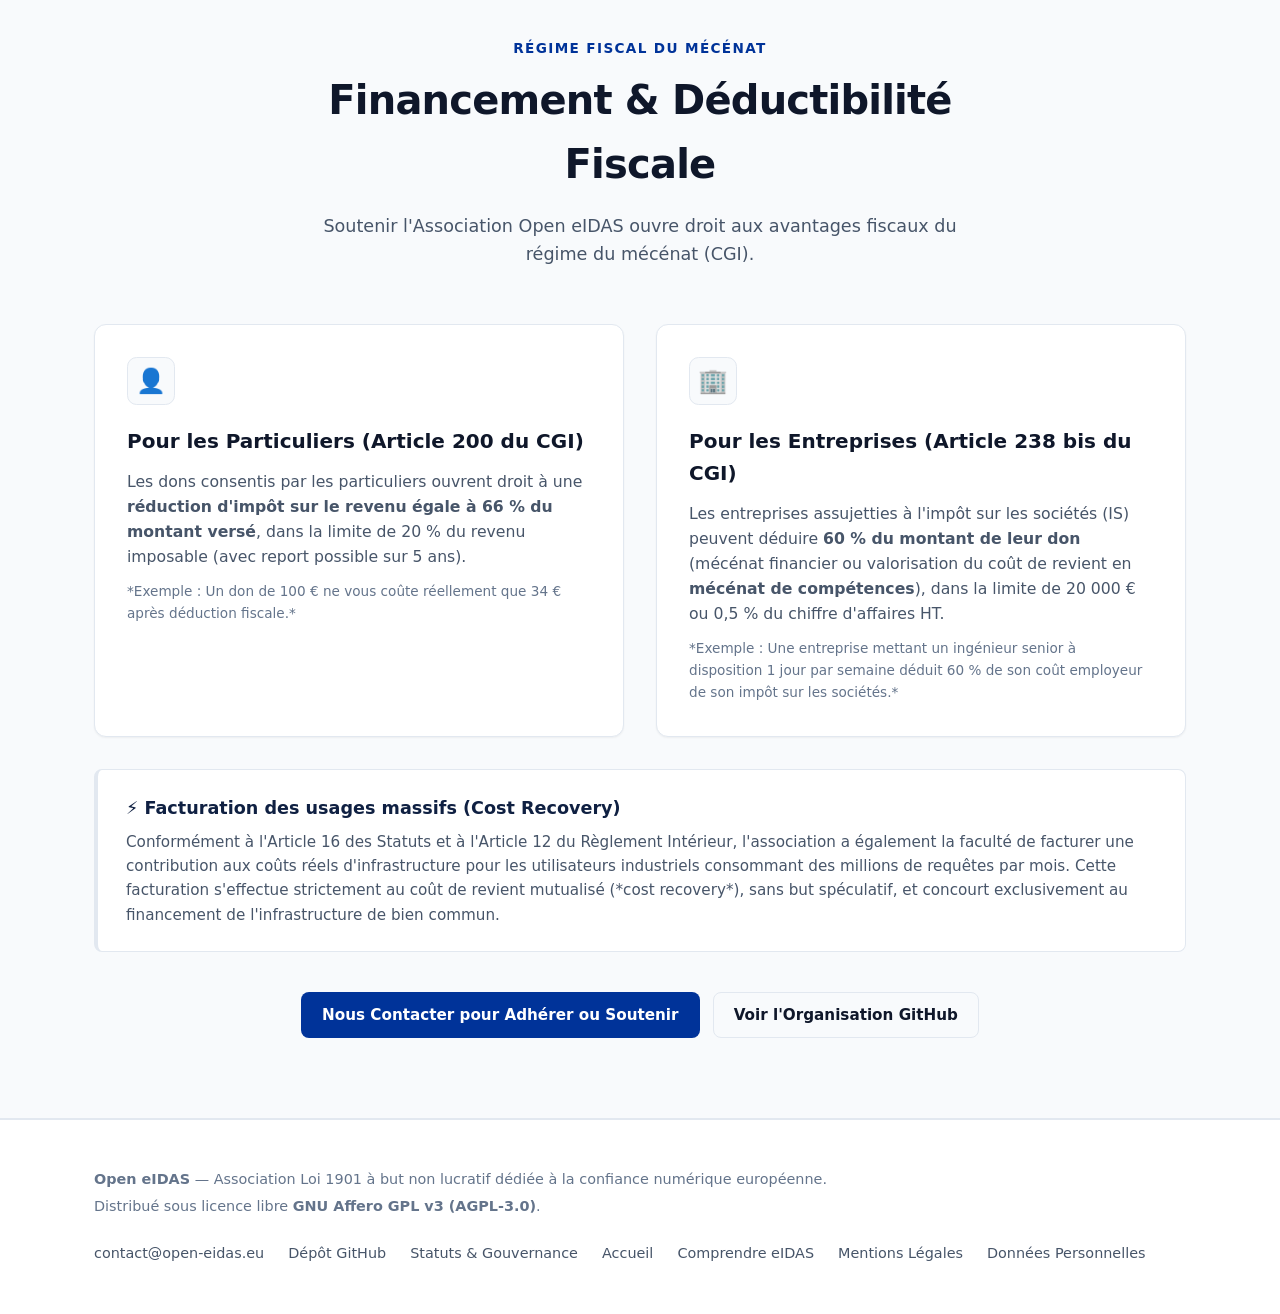
==== commit 3fc728cb: "Ajout des mentions légales (LCEN) et de la politique de données personnelles (RGPD), et standardisat" ====
--- a/association.html
+++ b/association.html
@@ -407,39 +407,15 @@
         <li><a href="mailto:contact@open-eidas.eu">contact@open-eidas.eu</a></li>
         <li><a href="https://github.com/open-eidas/open-eidas" target="_blank" rel="noopener noreferrer">Dépôt GitHub</a></li>
         <li><a href="https://github.com/open-eidas/organisation" target="_blank" rel="noopener noreferrer">Statuts &amp; Gouvernance</a></li>
+        <li><a href="index.html">Accueil</a></li>
         <li><a href="eidas.html">Comprendre eIDAS</a></li>
+        <li><a href="mentions-legales.html">Mentions Légales</a></li>
+        <li><a href="donnees-personnelles.html">Données Personnelles</a></li>
       </ul>
     </div>
   </footer>
 
-  <!-- Theme Script -->
-  <script>
-    const themeBtn = document.getElementById('theme-toggle');
-    const sunIcon = themeBtn.querySelector('.sun-icon');
-    const moonIcon = themeBtn.querySelector('.moon-icon');
-
-    function updateThemeUI(theme) {
-      if (theme === 'dark') {
-        document.documentElement.setAttribute('data-theme', 'dark');
-        sunIcon.style.display = 'none';
-        moonIcon.style.display = 'block';
-      } else {
-        document.documentElement.setAttribute('data-theme', 'light');
-        sunIcon.style.display = 'block';
-        moonIcon.style.display = 'none';
-      }
-    }
-
-    const savedTheme = localStorage.getItem('theme');
-    const systemPrefersDark = window.matchMedia('(prefers-color-scheme: dark)').matches;
-    updateThemeUI(savedTheme || (systemPrefersDark ? 'dark' : 'light'));
-
-    themeBtn.addEventListener('click', () => {
-      const currentTheme = document.documentElement.getAttribute('data-theme') || (window.matchMedia('(prefers-color-scheme: dark)').matches ? 'dark' : 'light');
-      const nextTheme = currentTheme === 'dark' ? 'light' : 'dark';
-      localStorage.setItem('theme', nextTheme);
-      updateThemeUI(nextTheme);
-    });
-  </script>
+  <!-- Standardized Interactive JavaScript -->
+  <script defer src="script.js"></script>
 </body>
 </html>
--- a/style.css
+++ b/style.css
@@ -1561,3 +1561,202 @@
   }
 }
 
+/* ==========================================================================
+   Legal & Regulatory Pages (LCEN & RGPD)
+   ========================================================================== */
+
+.legal-header {
+  padding: 4rem 0 2.5rem 0;
+  text-align: center;
+  border-bottom: 1px solid var(--border-color);
+  background-color: var(--bg-surface);
+}
+
+.legal-badge-bar {
+  display: flex;
+  justify-content: center;
+  flex-wrap: wrap;
+  gap: 0.5rem;
+  margin-bottom: 1rem;
+}
+
+.legal-badge {
+  font-size: 0.78rem;
+  font-weight: 700;
+  text-transform: uppercase;
+  letter-spacing: 0.05em;
+  padding: 0.25rem 0.75rem;
+  border-radius: 9999px;
+  background-color: rgba(0, 51, 153, 0.08);
+  color: var(--brand-blue);
+  border: 1px solid rgba(0, 51, 153, 0.15);
+}
+
+[data-theme="dark"] .legal-badge {
+  background-color: rgba(56, 189, 248, 0.15);
+  color: #38bdf8;
+  border-color: rgba(56, 189, 248, 0.25);
+}
+
+.legal-content-wrap {
+  max-width: 900px;
+  margin: 3rem auto;
+  padding: 0 1.5rem;
+}
+
+.legal-toc {
+  background-color: var(--bg-surface);
+  border: 1px solid var(--border-color);
+  border-radius: 1rem;
+  padding: 1.75rem;
+  margin-bottom: 3rem;
+}
+
+.legal-toc-title {
+  font-size: 1.1rem;
+  font-weight: 700;
+  color: var(--brand-navy);
+  margin-bottom: 1rem;
+  display: flex;
+  align-items: center;
+  gap: 0.5rem;
+}
+
+.legal-toc-list {
+  list-style: none;
+  padding: 0;
+  margin: 0;
+  display: grid;
+  grid-template-columns: repeat(auto-fit, minmax(260px, 1fr));
+  gap: 0.5rem 1.5rem;
+}
+
+.legal-toc-link {
+  font-size: 0.92rem;
+  color: var(--brand-blue);
+  text-decoration: none;
+  display: inline-flex;
+  align-items: center;
+  gap: 0.35rem;
+  transition: color 0.15s ease;
+}
+
+.legal-toc-link:hover {
+  text-decoration: underline;
+  color: var(--brand-blue-hover);
+}
+
+.legal-section {
+  background-color: var(--bg-card);
+  border: 1px solid var(--border-color);
+  border-radius: 1rem;
+  padding: 2.25rem;
+  margin-bottom: 2.5rem;
+  box-shadow: var(--shadow-sm);
+  transition: border-color 0.2s ease;
+}
+
+.legal-section:hover {
+  border-color: var(--brand-blue);
+}
+
+.legal-section-header {
+  display: flex;
+  align-items: center;
+  gap: 0.75rem;
+  margin-bottom: 1.25rem;
+  padding-bottom: 1rem;
+  border-bottom: 1px solid var(--border-color);
+}
+
+.legal-section-icon {
+  font-size: 1.6rem;
+}
+
+.legal-section-title {
+  font-size: 1.35rem;
+  font-weight: 700;
+  color: var(--brand-navy);
+  margin: 0;
+}
+
+.legal-section p {
+  color: var(--text-muted);
+  font-size: 0.95rem;
+  line-height: 1.7;
+  margin-bottom: 1rem;
+}
+
+.legal-section p:last-child {
+  margin-bottom: 0;
+}
+
+.legal-section ul, .legal-section ol {
+  color: var(--text-muted);
+  font-size: 0.95rem;
+  line-height: 1.7;
+  margin: 0.75rem 0 1.25rem 1.5rem;
+}
+
+.legal-section li {
+  margin-bottom: 0.5rem;
+}
+
+.legal-kv-grid {
+  display: grid;
+  grid-template-columns: repeat(auto-fit, minmax(260px, 1fr));
+  gap: 1.25rem;
+  margin: 1.25rem 0;
+}
+
+.legal-kv-item {
+  background-color: var(--bg-surface);
+  border: 1px solid var(--border-color);
+  border-radius: 0.5rem;
+  padding: 1rem 1.25rem;
+}
+
+.legal-kv-label {
+  font-size: 0.78rem;
+  font-weight: 700;
+  text-transform: uppercase;
+  letter-spacing: 0.05em;
+  color: var(--brand-blue);
+  margin-bottom: 0.25rem;
+}
+
+.legal-kv-value {
+  font-size: 0.95rem;
+  font-weight: 600;
+  color: var(--text-main);
+  word-break: break-word;
+}
+
+.legal-highlight-box {
+  background-color: rgba(0, 51, 153, 0.04);
+  border-left: 4px solid var(--brand-blue);
+  border-radius: 0.5rem;
+  padding: 1.25rem 1.5rem;
+  margin: 1.5rem 0;
+}
+
+[data-theme="dark"] .legal-highlight-box {
+  background-color: rgba(56, 189, 248, 0.06);
+  border-left-color: #38bdf8;
+}
+
+.legal-highlight-box h5 {
+  font-size: 0.95rem;
+  font-weight: 700;
+  color: var(--brand-navy);
+  margin-bottom: 0.35rem;
+}
+
+.legal-highlight-box p {
+  font-size: 0.9rem;
+  color: var(--text-muted);
+  line-height: 1.6;
+  margin: 0;
+}
+
+
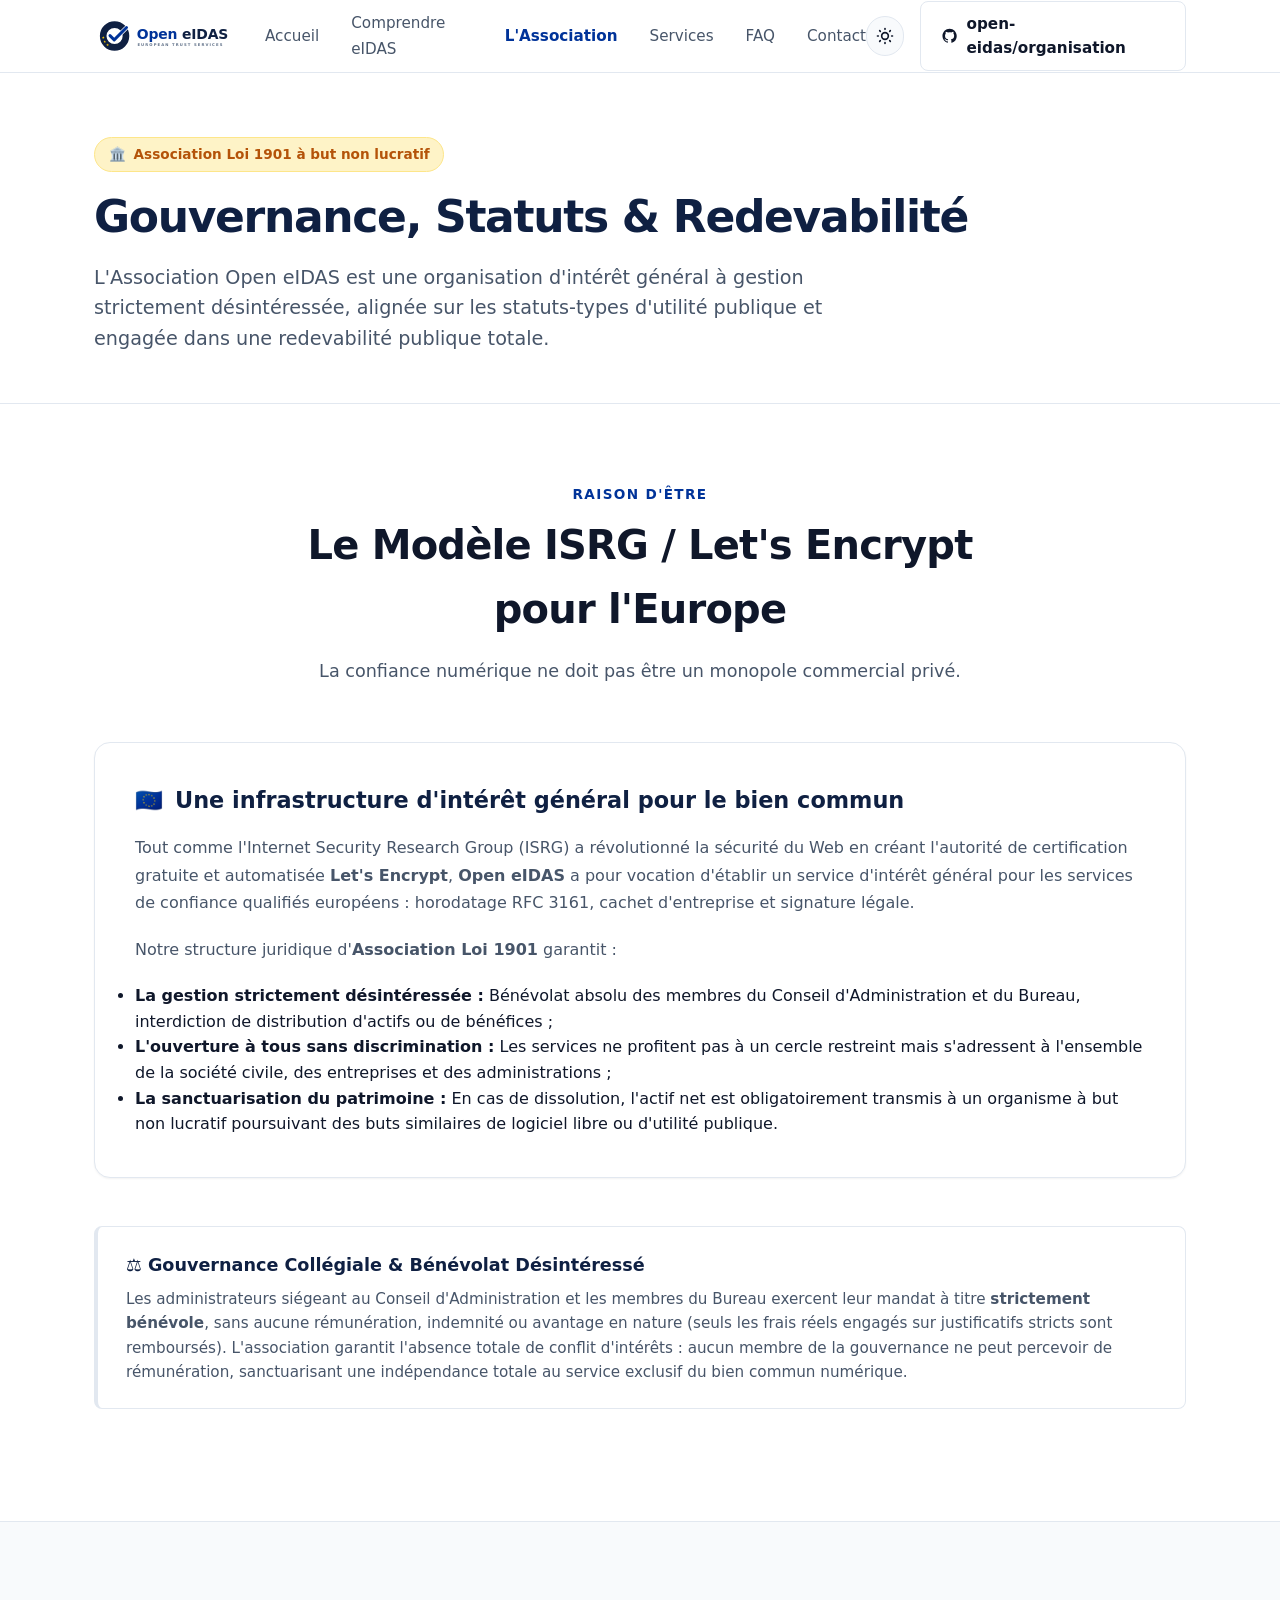
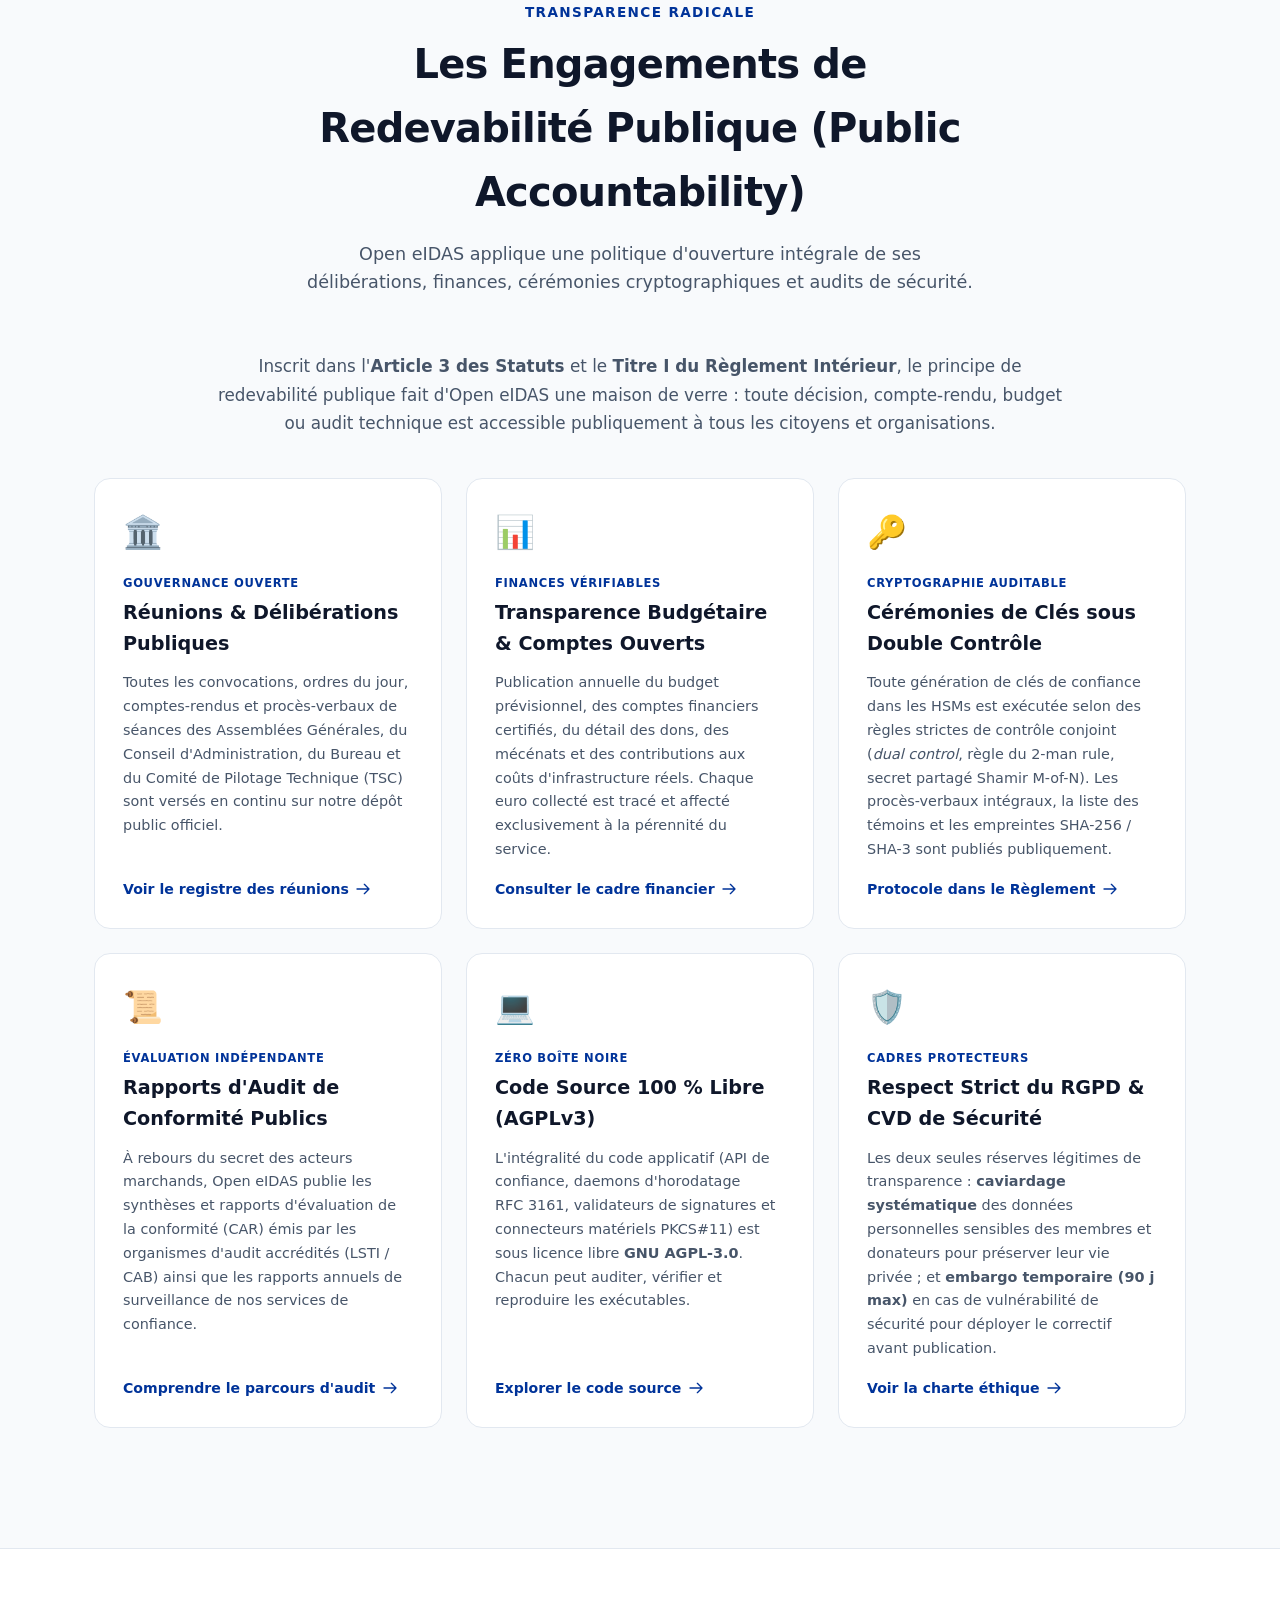
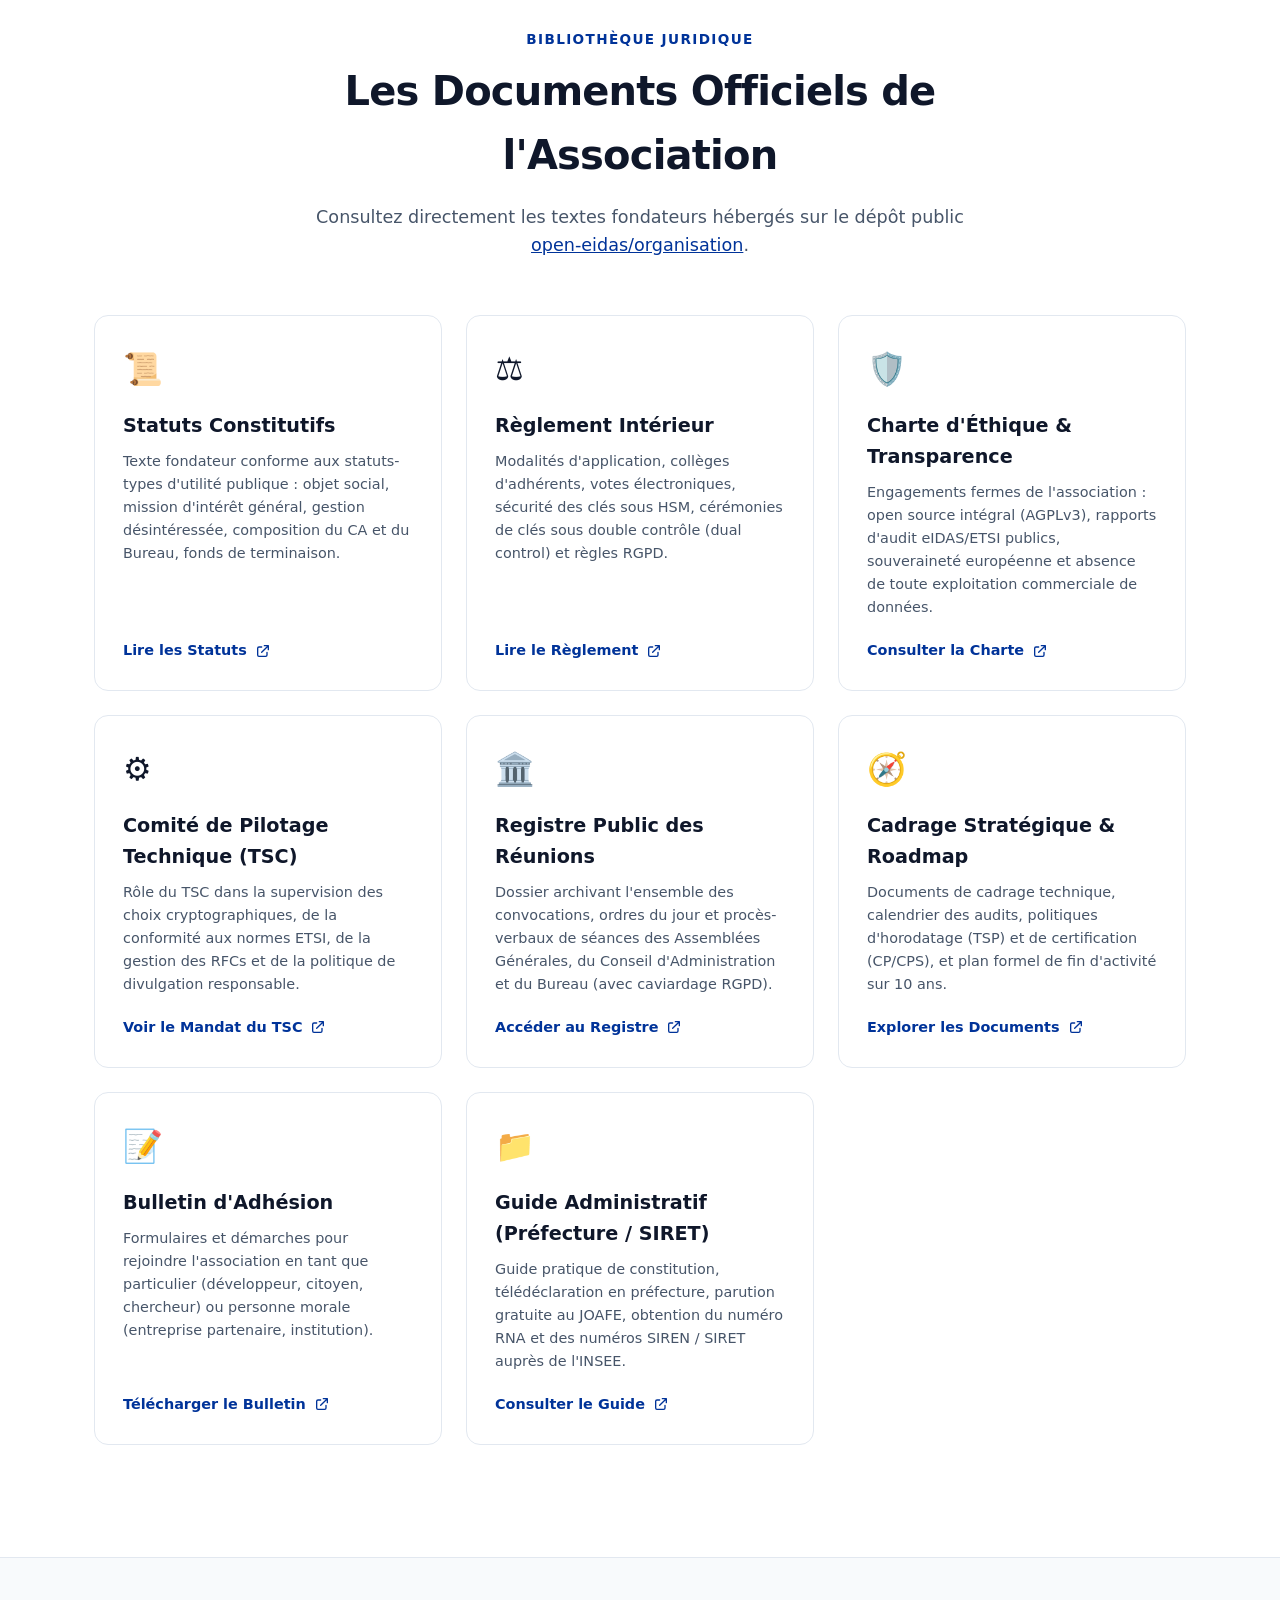
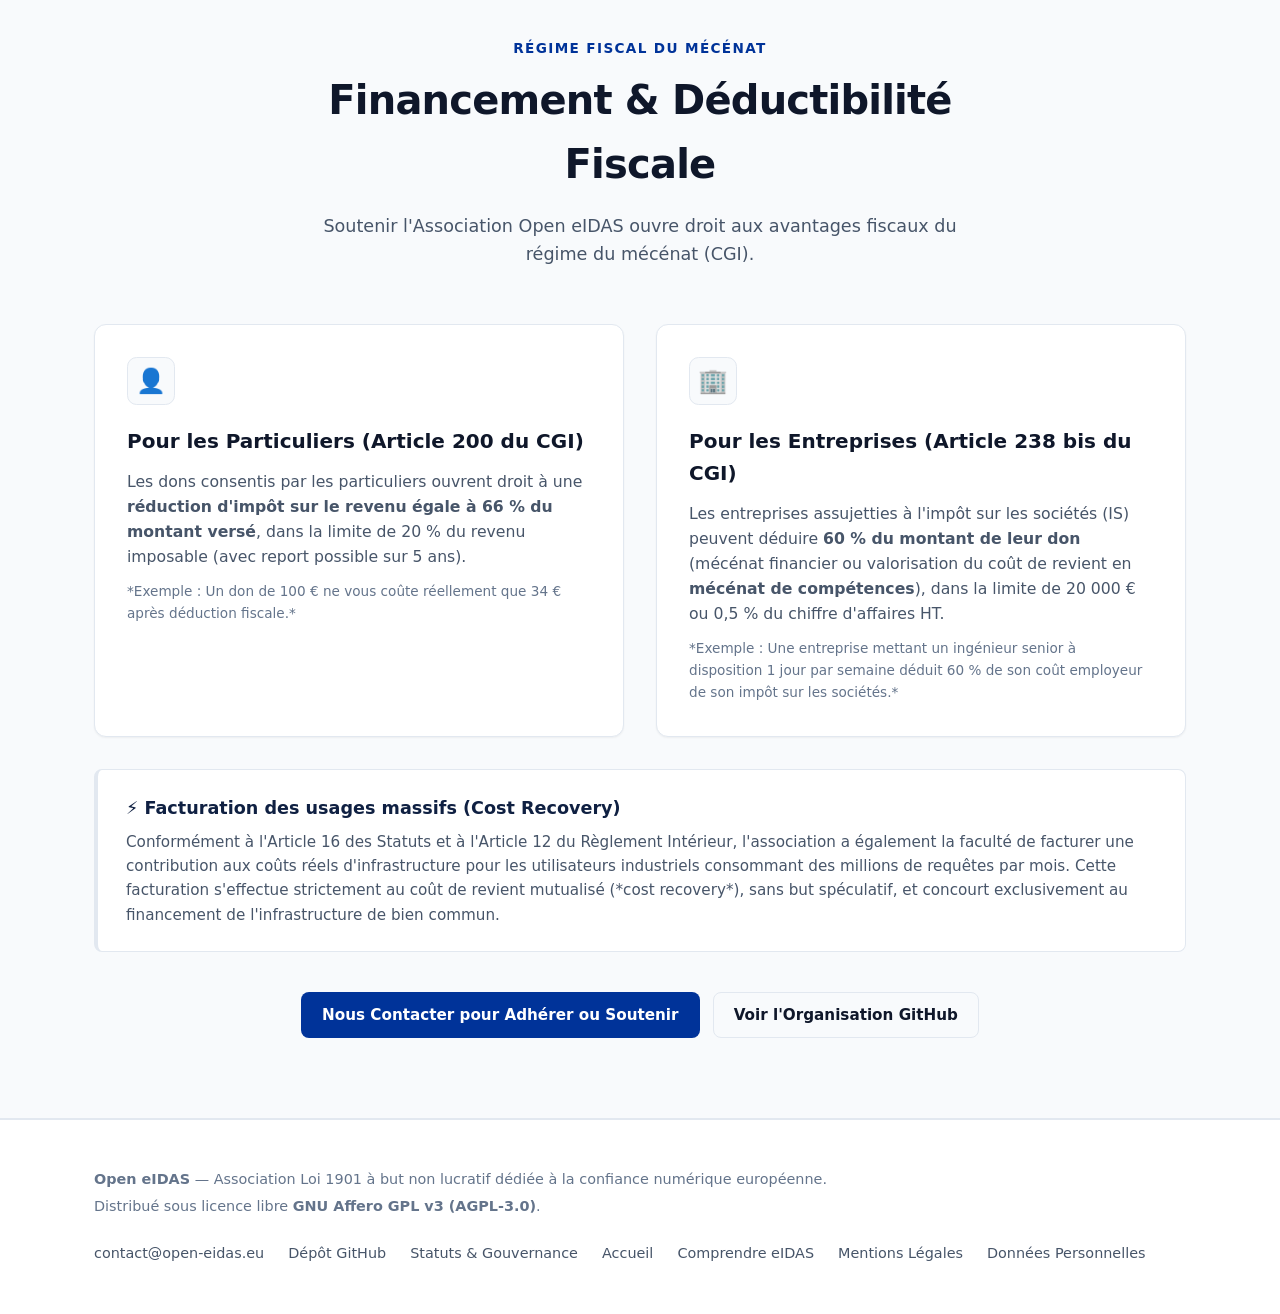
==== commit f8884219: "fix: typographie française et espaces insécables (&nbsp;) sur tout le site" ====
--- a/association.html
+++ b/association.html
@@ -4,7 +4,7 @@
   <meta charset="UTF-8">
   <meta name="viewport" content="width=device-width, initial-scale=1.0">
   <meta name="color-scheme" content="light dark">
-  <title>L'Association Open eIDAS — Gouvernance, Statuts &amp; Redevabilité Publique</title>
+  <title>L'Association Open&nbsp;eIDAS&nbsp;— Gouvernance, Statuts &amp; Redevabilité Publique</title>
   <meta name="description" content="Découvrez l'Association Open eIDAS (Loi 1901), sa gouvernance d'intérêt général, sa redevabilité publique intégrale et l'accès à tous ses documents légaux.">
   
   <!-- Favicon -->
@@ -58,12 +58,41 @@
         </button>
 
         <!-- GitHub Repo CTA -->
-        <a href="https://github.com/open-eidas/organisation" target="_blank" rel="noopener noreferrer" class="btn btn-outline" aria-label="Dépôt Organisation sur GitHub">
+        <a href="https://github.com/open-eidas/organisation" target="_blank" rel="noopener noreferrer" class="btn btn-outline nav-github-btn" aria-label="Dépôt Organisation sur GitHub">
           <svg width="18" height="18" viewBox="0 0 24 24" fill="currentColor">
             <path fill-rule="evenodd" clip-rule="evenodd" d="M12 2C6.477 2 2 6.484 2 12.017c0 4.425 2.865 8.18 6.839 9.504.5.092.682-.217.682-.483 0-.237-.008-.868-.013-1.703-2.782.605-3.369-1.343-3.369-1.343-.454-1.158-1.11-1.466-1.11-1.466-.908-.62.069-.608.069-.608 1.003.07 1.53 1.032 1.53 1.032.892 1.53 2.341 1.088 2.91.832.092-.647.35-1.088.636-1.338-2.22-.253-4.555-1.113-4.555-4.951 0-1.093.39-1.988 1.029-2.688-.103-.253-.446-1.272.098-2.65 0 0 .84-.27 2.75 1.026A9.564 9.564 0 0112 6.844c.85.004 1.705.115 2.504.337 1.909-1.296 2.747-1.027 2.747-1.027.546 1.379.202 2.398.1 2.651.64.7 1.028 1.595 1.028 2.688 0 3.848-2.339 4.695-4.566 4.943.359.309.678.92.678 1.855 0 1.338-.012 2.419-.012 2.747 0 .268.18.58.688.482A10.019 10.019 0 0022 12.017C22 6.484 17.522 2 12 2z"/>
           </svg>
           <span>open-eidas/organisation</span>
         </a>
+
+        <!-- Mobile Menu Toggle Button -->
+        <button id="mobile-menu-toggle" class="mobile-nav-toggle" aria-label="Ouvrir le menu de navigation" aria-expanded="false" aria-controls="mobile-nav">
+          <span class="hamburger-bar"></span>
+          <span class="hamburger-bar"></span>
+          <span class="hamburger-bar"></span>
+        </button>
+      </div>
+    </div>
+
+    <!-- Mobile Navigation Drawer -->
+    <div id="mobile-nav" class="mobile-nav" aria-hidden="true">
+      <div class="container mobile-nav-inner">
+        <ul class="mobile-nav-links">
+          <li><a href="index.html" class="mobile-nav-link">Accueil</a></li>
+          <li><a href="eidas.html" class="mobile-nav-link">Comprendre eIDAS</a></li>
+          <li><a href="association.html" class="mobile-nav-link active" aria-current="page">L'Association</a></li>
+          <li><a href="index.html#services" class="mobile-nav-link">Services</a></li>
+          <li><a href="index.html#faq" class="mobile-nav-link">FAQ</a></li>
+          <li><a href="index.html#contact" class="mobile-nav-link">Contact</a></li>
+        </ul>
+        <div class="mobile-nav-cta">
+          <a href="https://github.com/open-eidas/organisation" target="_blank" rel="noopener noreferrer" class="btn btn-primary">
+            <svg width="18" height="18" viewBox="0 0 24 24" fill="currentColor">
+              <path fill-rule="evenodd" clip-rule="evenodd" d="M12 2C6.477 2 2 6.484 2 12.017c0 4.425 2.865 8.18 6.839 9.504.5.092.682-.217.682-.483 0-.237-.008-.868-.013-1.703-2.782.605-3.369-1.343-3.369-1.343-.454-1.158-1.11-1.466-1.11-1.466-.908-.62.069-.608.069-.608 1.003.07 1.53 1.032 1.53 1.032.892 1.53 2.341 1.088 2.91.832.092-.647.35-1.088.636-1.338-2.22-.253-4.555-1.113-4.555-4.951 0-1.093.39-1.988 1.029-2.688-.103-.253-.446-1.272.098-2.65 0 0 .84-.27 2.75 1.026A9.564 9.564 0 0112 6.844c.85.004 1.705.115 2.504.337 1.909-1.296 2.747-1.027 2.747-1.027.546 1.379.202 2.398.1 2.651.64.7 1.028 1.595 1.028 2.688 0 3.848-2.339 4.695-4.566 4.943.359.309.678.92.678 1.855 0 1.338-.012 2.419-.012 2.747 0 .268.18.58.688.482A10.019 10.019 0 0022 12.017C22 6.484 17.522 2 12 2z"/>
+            </svg>
+            <span>Dépôt GitHub Organisation</span>
+          </a>
+        </div>
       </div>
     </div>
   </header>
@@ -74,11 +103,11 @@
       <div class="container">
         <div class="page-hero-badge">
           <span>🏛️</span>
-          <span>Association Loi 1901 à but non lucratif</span>
+          <span>Association Loi&nbsp;1901 à but non lucratif</span>
         </div>
         <h1 class="page-title">Gouvernance, Statuts &amp; Redevabilité</h1>
         <p class="page-lead">
-          L'Association Open eIDAS est une organisation d'intérêt général à gestion strictement désintéressée, alignée sur les statuts-types d'utilité publique et engagée dans une redevabilité publique totale.
+          L'Association Open&nbsp;eIDAS est une organisation d'intérêt général à gestion strictement désintéressée, alignée sur les statuts-types d'utilité publique et engagée dans une redevabilité publique totale.
         </p>
       </div>
     </section>
@@ -100,15 +129,15 @@
             <span>Une infrastructure d'intérêt général pour le bien commun</span>
           </h3>
           <p>
-            Tout comme l'Internet Security Research Group (ISRG) a révolutionné la sécurité du Web en créant l'autorité de certification gratuite et automatisée <strong>Let's Encrypt</strong>, <strong>Open eIDAS</strong> a pour vocation d'établir un service d'intérêt général pour les services de confiance qualifiés européens : horodatage RFC 3161, cachet d'entreprise et signature légale.
+            Tout comme l'Internet Security Research Group (ISRG) a révolutionné la sécurité du Web en créant l'autorité de certification gratuite et automatisée <strong>Let's Encrypt</strong>, <strong>Open&nbsp;eIDAS</strong> a pour vocation d'établir un service d'intérêt général pour les services de confiance qualifiés européens&nbsp;: horodatage RFC&nbsp;3161, cachet d'entreprise et signature légale.
           </p>
           <p>
-            Notre structure juridique d'<strong>Association Loi 1901</strong> garantit :
+            Notre structure juridique d'<strong>Association Loi&nbsp;1901</strong> garantit&nbsp;:
           </p>
           <ul>
-            <li><strong>La gestion strictement désintéressée :</strong> Bénévolat absolu des membres du Conseil d'Administration et du Bureau, interdiction de distribution d'actifs ou de bénéfices ;</li>
-            <li><strong>L'ouverture à tous sans discrimination :</strong> Les services ne profitent pas à un cercle restreint mais s'adressent à l'ensemble de la société civile, des entreprises et des administrations ;</li>
-            <li><strong>La sanctuarisation du patrimoine :</strong> En cas de dissolution, l'actif net est obligatoirement transmis à un organisme à but non lucratif poursuivant des buts similaires de logiciel libre ou d'utilité publique.</li>
+            <li><strong>La gestion strictement désintéressée&nbsp;:</strong> Bénévolat absolu des membres du Conseil d'Administration et du Bureau, interdiction de distribution d'actifs ou de bénéfices&nbsp;;</li>
+            <li><strong>L'ouverture à tous sans discrimination&nbsp;:</strong> Les services ne profitent pas à un cercle restreint mais s'adressent à l'ensemble de la société civile, des entreprises et des administrations&nbsp;;</li>
+            <li><strong>La sanctuarisation du patrimoine&nbsp;:</strong> En cas de dissolution, l'actif net est obligatoirement transmis à un organisme à but non lucratif poursuivant des buts similaires de logiciel libre ou d'utilité publique.</li>
           </ul>
         </div>
 
@@ -116,7 +145,7 @@
         <div class="callout-box" style="margin-top: 2rem;">
           <h4>⚖️ Gouvernance Collégiale &amp; Bénévolat Désintéressé</h4>
           <p>
-            Les administrateurs siégeant au Conseil d'Administration et les membres du Bureau exercent leur mandat à titre <strong>strictement bénévole</strong>, sans aucune rémunération, indemnité ou avantage en nature (seuls les frais réels engagés sur justificatifs stricts sont remboursés). L'association garantit l'absence totale de conflit d'intérêts : aucun membre de la gouvernance ne peut percevoir de rémunération, sanctuarisant une indépendance totale au service exclusif du bien commun numérique.
+            Les administrateurs siégeant au Conseil d'Administration et les membres du Bureau exercent leur mandat à titre <strong>strictement bénévole</strong>, sans aucune rémunération, indemnité ou avantage en nature (seuls les frais réels engagés sur justificatifs stricts sont remboursés). L'association garantit l'absence totale de conflit d'intérêts&nbsp;: aucun membre de la gouvernance ne peut percevoir de rémunération, sanctuarisant une indépendance totale au service exclusif du bien commun numérique.
           </p>
         </div>
       </div>
@@ -129,12 +158,12 @@
           <span class="section-tag">Transparence Radicale</span>
           <h2 class="section-title">Les Engagements de Redevabilité Publique (Public Accountability)</h2>
           <p class="section-desc">
-            Open eIDAS applique une politique d'ouverture intégrale de ses délibérations, finances, cérémonies cryptographiques et audits de sécurité.
+            Open&nbsp;eIDAS applique une politique d'ouverture intégrale de ses délibérations, finances, cérémonies cryptographiques et audits de sécurité.
           </p>
         </div>
 
         <p style="color: var(--text-muted); max-width: 850px; margin: 0 auto 2.5rem auto; text-align: center; font-size: 1.05rem; line-height: 1.7;">
-          Inscrit dans l'<strong>Article 3 des Statuts</strong> et le <strong>Titre I du Règlement Intérieur</strong>, le principe de redevabilité publique fait d'Open eIDAS une maison de verre : toute décision, compte-rendu, budget ou audit technique est accessible publiquement à tous les citoyens et organisations.
+          Inscrit dans l'<strong>Article&nbsp;3 des Statuts</strong> et le <strong>Titre I du Règlement Intérieur</strong>, le principe de redevabilité publique fait d'Open&nbsp;eIDAS une maison de verre&nbsp;: toute décision, compte-rendu, budget ou audit technique est accessible publiquement à tous les citoyens et organisations.
         </p>
 
         <!-- 6 Piliers de Transparence -->
@@ -187,7 +216,7 @@
             <div class="transparency-card-tag">Évaluation Indépendante</div>
             <h3 class="transparency-card-title">Rapports d'Audit de Conformité Publics</h3>
             <p class="transparency-card-desc">
-              À rebours du secret des acteurs marchands, Open eIDAS publie les synthèses et rapports d'évaluation de la conformité (CAR) émis par les organismes d'audit accrédités (LSTI / CAB) ainsi que les rapports annuels de surveillance de nos services de confiance.
+              À rebours du secret des acteurs marchands, Open&nbsp;eIDAS publie les synthèses et rapports d'évaluation de la conformité (CAR) émis par les organismes d'audit accrédités (LSTI / CAB) ainsi que les rapports annuels de surveillance de nos services de confiance.
             </p>
             <a href="eidas.html#processus" class="transparency-card-link">
               <span>Comprendre le parcours d'audit</span>
@@ -199,9 +228,9 @@
           <div class="transparency-card">
             <div class="transparency-card-icon">💻</div>
             <div class="transparency-card-tag">Zéro Boîte Noire</div>
-            <h3 class="transparency-card-title">Code Source 100 % Libre (AGPLv3)</h3>
-            <p class="transparency-card-desc">
-              L'intégralité du code applicatif (API de confiance, daemons d'horodatage RFC 3161, validateurs de signatures et connecteurs matériels PKCS#11) est sous licence libre <strong>GNU AGPL-3.0</strong>. Chacun peut auditer, vérifier et reproduire les exécutables.
+            <h3 class="transparency-card-title">Code Source 100&nbsp;% Libre (AGPLv3)</h3>
+            <p class="transparency-card-desc">
+              L'intégralité du code applicatif (API de confiance, daemons d'horodatage RFC&nbsp;3161, validateurs de signatures et connecteurs matériels PKCS#11) est sous licence libre <strong>GNU AGPL-3.0</strong>. Chacun peut auditer, vérifier et reproduire les exécutables.
             </p>
             <a href="https://github.com/open-eidas/open-eidas" target="_blank" rel="noopener noreferrer" class="transparency-card-link">
               <span>Explorer le code source</span>
@@ -215,7 +244,7 @@
             <div class="transparency-card-tag">Cadres Protecteurs</div>
             <h3 class="transparency-card-title">Respect Strict du RGPD &amp; CVD de Sécurité</h3>
             <p class="transparency-card-desc">
-              Les deux seules réserves légitimes de transparence : <strong>caviardage systématique</strong> des données personnelles sensibles des membres et donateurs pour préserver leur vie privée ; et <strong>embargo temporaire (90 j max)</strong> en cas de vulnérabilité de sécurité pour déployer le correctif avant publication.
+              Les deux seules réserves légitimes de transparence&nbsp;: <strong>caviardage systématique</strong> des données personnelles sensibles des membres et donateurs pour préserver leur vie privée&nbsp;; et <strong>embargo temporaire (90 j max)</strong> en cas de vulnérabilité de sécurité pour déployer le correctif avant publication.
             </p>
             <a href="https://github.com/open-eidas/organisation/blob/main/gouvernance/charte-ethique.md" target="_blank" rel="noopener noreferrer" class="transparency-card-link">
               <span>Voir la charte éthique</span>
@@ -243,7 +272,7 @@
             <div class="doc-card-icon">📜</div>
             <h3 class="doc-card-title">Statuts Constitutifs</h3>
             <p class="doc-card-desc">
-              Texte fondateur conforme aux statuts-types d'utilité publique : objet social, mission d'intérêt général, gestion désintéressée, composition du CA et du Bureau, fonds de terminaison.
+              Texte fondateur conforme aux statuts-types d'utilité publique&nbsp;: objet social, mission d'intérêt général, gestion désintéressée, composition du CA et du Bureau, fonds de terminaison.
             </p>
             <a href="https://github.com/open-eidas/organisation/blob/main/statuts/statuts-association.md" target="_blank" rel="noopener noreferrer" class="doc-card-link">
               <span>Lire les Statuts</span>
@@ -269,7 +298,7 @@
             <div class="doc-card-icon">🛡️</div>
             <h3 class="doc-card-title">Charte d'Éthique &amp; Transparence</h3>
             <p class="doc-card-desc">
-              Engagements fermes de l'association : open source intégral (AGPLv3), rapports d'audit eIDAS/ETSI publics, souveraineté européenne et absence de toute exploitation commerciale de données.
+              Engagements fermes de l'association&nbsp;: open source intégral (AGPLv3), rapports d'audit eIDAS/ETSI publics, souveraineté européenne et absence de toute exploitation commerciale de données.
             </p>
             <a href="https://github.com/open-eidas/organisation/blob/main/gouvernance/charte-ethique.md" target="_blank" rel="noopener noreferrer" class="doc-card-link">
               <span>Consulter la Charte</span>
@@ -308,7 +337,7 @@
             <div class="doc-card-icon">🧭</div>
             <h3 class="doc-card-title">Cadrage Stratégique &amp; Roadmap</h3>
             <p class="doc-card-desc">
-              Documents de cadrage technique, calendrier des audits, politiques d'horodatage (TSP) et de certification (CP/CPS), et plan formel de fin d'activité sur 10 ans.
+              Documents de cadrage technique, calendrier des audits, politiques d'horodatage (TSP) et de certification (CP/CPS), et plan formel de fin d'activité sur 10&nbsp;ans.
             </p>
             <a href="https://github.com/open-eidas/organisation/tree/main/cadrage" target="_blank" rel="noopener noreferrer" class="doc-card-link">
               <span>Explorer les Documents</span>
@@ -352,30 +381,30 @@
           <span class="section-tag">Régime Fiscal du Mécénat</span>
           <h2 class="section-title">Financement &amp; Déductibilité Fiscale</h2>
           <p class="section-desc">
-            Soutenir l'Association Open eIDAS ouvre droit aux avantages fiscaux du régime du mécénat (CGI).
+            Soutenir l'Association Open&nbsp;eIDAS ouvre droit aux avantages fiscaux du régime du mécénat (CGI).
           </p>
         </div>
 
         <div class="grid-2" style="display: grid; grid-template-columns: repeat(auto-fit, minmax(320px, 1fr)); gap: 2rem;">
           <div class="card">
             <div class="card-icon">👤</div>
-            <h3 class="card-title">Pour les Particuliers (Article 200 du CGI)</h3>
+            <h3 class="card-title">Pour les Particuliers (Article&nbsp;200 du CGI)</h3>
             <p class="card-desc">
-              Les dons consentis par les particuliers ouvrent droit à une <strong>réduction d'impôt sur le revenu égale à 66 % du montant versé</strong>, dans la limite de 20 % du revenu imposable (avec report possible sur 5 ans).
+              Les dons consentis par les particuliers ouvrent droit à une <strong>réduction d'impôt sur le revenu égale à 66&nbsp;% du montant versé</strong>, dans la limite de 20&nbsp;% du revenu imposable (avec report possible sur 5&nbsp;ans).
             </p>
             <p style="font-size: 0.85rem; color: var(--text-subtle); margin-top: 0.75rem;">
-              *Exemple : Un don de 100 € ne vous coûte réellement que 34 € après déduction fiscale.*
+              *Exemple&nbsp;: Un don de 100&nbsp;€ ne vous coûte réellement que 34&nbsp;€ après déduction fiscale.*
             </p>
           </div>
 
           <div class="card">
             <div class="card-icon">🏢</div>
-            <h3 class="card-title">Pour les Entreprises (Article 238 bis du CGI)</h3>
+            <h3 class="card-title">Pour les Entreprises (Article&nbsp;238&nbsp;bis du CGI)</h3>
             <p class="card-desc">
-              Les entreprises assujetties à l'impôt sur les sociétés (IS) peuvent déduire <strong>60 % du montant de leur don</strong> (mécénat financier ou valorisation du coût de revient en <strong>mécénat de compétences</strong>), dans la limite de 20 000 € ou 0,5 % du chiffre d'affaires HT.
+              Les entreprises assujetties à l'impôt sur les sociétés (IS) peuvent déduire <strong>60&nbsp;% du montant de leur don</strong> (mécénat financier ou valorisation du coût de revient en <strong>mécénat de compétences</strong>), dans la limite de 20&nbsp;000&nbsp;€ ou 0,5&nbsp;% du chiffre d'affaires HT.
             </p>
             <p style="font-size: 0.85rem; color: var(--text-subtle); margin-top: 0.75rem;">
-              *Exemple : Une entreprise mettant un ingénieur senior à disposition 1 jour par semaine déduit 60 % de son coût employeur de son impôt sur les sociétés.*
+              *Exemple&nbsp;: Une entreprise mettant un ingénieur senior à disposition 1&nbsp;jour par semaine déduit 60&nbsp;% de son coût employeur de son impôt sur les sociétés.*
             </p>
           </div>
         </div>
@@ -383,7 +412,7 @@
         <div class="callout-box" style="margin-top: 2rem;">
           <h4>⚡ Facturation des usages massifs (Cost Recovery)</h4>
           <p>
-            Conformément à l'Article 16 des Statuts et à l'Article 12 du Règlement Intérieur, l'association a également la faculté de facturer une contribution aux coûts réels d'infrastructure pour les utilisateurs industriels consommant des millions de requêtes par mois. Cette facturation s'effectue strictement au coût de revient mutualisé (*cost recovery*), sans but spéculatif, et concourt exclusivement au financement de l'infrastructure de bien commun.
+            Conformément à l'Article&nbsp;16 des Statuts et à l'Article&nbsp;12 du Règlement Intérieur, l'association a également la faculté de facturer une contribution aux coûts réels d'infrastructure pour les utilisateurs industriels consommant des millions de requêtes par mois. Cette facturation s'effectue strictement au coût de revient mutualisé (*cost recovery*), sans but spéculatif, et concourt exclusivement au financement de l'infrastructure de bien commun.
           </p>
         </div>
 
@@ -399,7 +428,7 @@
   <footer class="site-footer">
     <div class="container footer-grid">
       <div>
-        <p><strong>Open eIDAS</strong> — Association Loi 1901 à but non lucratif dédiée à la confiance numérique européenne.</p>
+        <p><strong>Open&nbsp;eIDAS</strong>&nbsp;— Association Loi&nbsp;1901 à but non lucratif dédiée à la confiance numérique européenne.</p>
         <p style="margin-top: 0.25rem;">Distribué sous licence libre <strong>GNU Affero GPL v3 (AGPL-3.0)</strong>.</p>
       </div>
 
--- a/style.css
+++ b/style.css
@@ -248,6 +248,55 @@
   height: 1.25rem;
 }
 
+/* Mobile Menu Hamburger Toggle */
+.mobile-nav-toggle {
+  display: none;
+  flex-direction: column;
+  justify-content: center;
+  align-items: center;
+  gap: 5px;
+  width: 2.5rem;
+  height: 2.5rem;
+  padding: 0;
+  border-radius: 0.5rem;
+  background-color: var(--bg-subtle);
+  border: 1px solid var(--border-color);
+  color: var(--text-main);
+  cursor: pointer;
+  transition: all 0.2s ease;
+}
+
+.mobile-nav-toggle:hover {
+  background-color: var(--border-color);
+}
+
+.hamburger-bar {
+  display: block;
+  width: 1.2rem;
+  height: 2px;
+  background-color: var(--text-main);
+  border-radius: 2px;
+  transition: transform 0.25s ease, opacity 0.2s ease;
+  transform-origin: center;
+}
+
+.mobile-nav-toggle.is-open .hamburger-bar:nth-child(1) {
+  transform: translateY(7px) rotate(45deg);
+}
+
+.mobile-nav-toggle.is-open .hamburger-bar:nth-child(2) {
+  opacity: 0;
+}
+
+.mobile-nav-toggle.is-open .hamburger-bar:nth-child(3) {
+  transform: translateY(-7px) rotate(-45deg);
+}
+
+/* Mobile Nav Drawer Base */
+.mobile-nav {
+  display: none;
+}
+
 /* Buttons */
 .btn {
   display: inline-flex;
@@ -435,7 +484,7 @@
 /* Grid & Cards */
 .grid-3 {
   display: grid;
-  grid-template-columns: repeat(auto-fit, minmax(300px, 1fr));
+  grid-template-columns: repeat(auto-fit, minmax(min(100%, 300px), 1fr));
   gap: 1.75rem;
 }
 
@@ -698,26 +747,6 @@
   color: var(--text-main);
 }
 
-/* Responsive */
-@media (max-width: 768px) {
-  .nav-links {
-    display: none;
-  }
-  .service-card {
-    grid-template-columns: 1fr;
-  }
-  .service-number {
-    width: 3rem;
-    height: 3rem;
-    font-size: 1.5rem;
-  }
-  .contact-email-badge {
-    font-size: 1rem;
-    flex-wrap: wrap;
-    justify-content: center;
-  }
-}
-
 /* ==========================================================================
    eIDAS Educational Section & Levels
    ========================================================================== */
@@ -751,7 +780,7 @@
 
 .levels-grid {
   display: grid;
-  grid-template-columns: repeat(auto-fit, minmax(300px, 1fr));
+  grid-template-columns: repeat(auto-fit, minmax(min(100%, 300px), 1fr));
   gap: 1.5rem;
   margin-top: 2rem;
 }
@@ -996,7 +1025,7 @@
 }
 
 .page-title {
-  font-size: 2.75rem;
+  font-size: clamp(1.85rem, 4.5vw, 2.75rem);
   font-weight: 800;
   letter-spacing: -0.03em;
   line-height: 1.15;
@@ -1014,7 +1043,7 @@
 /* Process Timeline / Workflow */
 .process-grid {
   display: grid;
-  grid-template-columns: repeat(auto-fit, minmax(260px, 1fr));
+  grid-template-columns: repeat(auto-fit, minmax(min(100%, 260px), 1fr));
   gap: 1.5rem;
   margin: 2.5rem 0;
 }
@@ -1058,7 +1087,7 @@
 /* Document cards (for association repository links) */
 .doc-grid {
   display: grid;
-  grid-template-columns: repeat(auto-fit, minmax(320px, 1fr));
+  grid-template-columns: repeat(auto-fit, minmax(min(100%, 320px), 1fr));
   gap: 1.5rem;
   margin: 2rem 0;
 }
@@ -1423,7 +1452,7 @@
 
 .cycle-grid {
   display: grid;
-  grid-template-columns: repeat(auto-fit, minmax(240px, 1fr));
+  grid-template-columns: repeat(auto-fit, minmax(min(100%, 240px), 1fr));
   gap: 1.5rem;
   margin-top: 1.5rem;
 }
@@ -1471,7 +1500,7 @@
 
 .transparency-grid {
   display: grid;
-  grid-template-columns: repeat(auto-fit, minmax(320px, 1fr));
+  grid-template-columns: repeat(auto-fit, minmax(min(100%, 320px), 1fr));
   gap: 1.5rem;
   margin: 2.5rem 0;
 }
@@ -1534,31 +1563,6 @@
 
 .transparency-card-link:hover {
   text-decoration: underline;
-}
-
-@media (max-width: 768px) {
-  .pathway-stepper::before {
-    left: 1.75rem;
-  }
-  .pathway-marker {
-    width: 2.5rem;
-    height: 2.5rem;
-    font-size: 0.95rem;
-  }
-  .pathway-milestone {
-    gap: 1.25rem;
-  }
-  .pathway-card {
-    padding: 1.25rem;
-  }
-  .pipeline-track {
-    flex-direction: column;
-    align-items: stretch;
-  }
-  .pipeline-arrow {
-    transform: rotate(90deg);
-    padding: 0.5rem 0;
-  }
 }
 
 /* ==========================================================================
@@ -1627,7 +1631,7 @@
   padding: 0;
   margin: 0;
   display: grid;
-  grid-template-columns: repeat(auto-fit, minmax(260px, 1fr));
+  grid-template-columns: repeat(auto-fit, minmax(min(100%, 260px), 1fr));
   gap: 0.5rem 1.5rem;
 }
 
@@ -1704,7 +1708,7 @@
 
 .legal-kv-grid {
   display: grid;
-  grid-template-columns: repeat(auto-fit, minmax(260px, 1fr));
+  grid-template-columns: repeat(auto-fit, minmax(min(100%, 260px), 1fr));
   gap: 1.25rem;
   margin: 1.25rem 0;
 }
@@ -1759,4 +1763,295 @@
   margin: 0;
 }
 
-
+/* ==========================================================================
+   Comprehensive Responsive System & Mobile Breakpoints
+   ========================================================================== */
+
+/* Breakpoint: <= 900px (Tablets & Mobile Navigation Activation) */
+@media (max-width: 900px) {
+  .nav-links {
+    display: none !important;
+  }
+
+  .mobile-nav-toggle {
+    display: inline-flex;
+  }
+
+  .mobile-nav {
+    display: block;
+    position: absolute;
+    top: 100%;
+    left: 0;
+    right: 0;
+    width: 100%;
+    background-color: var(--bg-card);
+    border-bottom: 1px solid var(--border-color);
+    box-shadow: var(--shadow-lg);
+    opacity: 0;
+    visibility: hidden;
+    transform: translateY(-8px);
+    pointer-events: none;
+    transition: opacity 0.2s cubic-bezier(0.16, 1, 0.3, 1), transform 0.2s cubic-bezier(0.16, 1, 0.3, 1), visibility 0.2s ease;
+    z-index: 49;
+    max-height: calc(100dvh - 4.5rem);
+    overflow-y: auto;
+    -webkit-overflow-scrolling: touch;
+  }
+
+  .mobile-nav.is-open {
+    opacity: 1;
+    visibility: visible;
+    transform: translateY(0);
+    pointer-events: auto;
+  }
+
+  .mobile-nav-inner {
+    padding: 1.25rem 0 1.5rem;
+  }
+
+  .mobile-nav-links {
+    list-style: none;
+    padding: 0;
+    margin: 0 0 1.25rem 0;
+    display: flex;
+    flex-direction: column;
+    gap: 0.25rem;
+  }
+
+  .mobile-nav-link {
+    display: flex;
+    align-items: center;
+    padding: 0.75rem 1rem;
+    min-height: 44px;
+    font-size: 1.05rem;
+    font-weight: 500;
+    color: var(--text-main);
+    text-decoration: none !important;
+    border-radius: 0.5rem;
+    transition: background-color 0.15s ease, color 0.15s ease;
+  }
+
+  .mobile-nav-link:hover,
+  .mobile-nav-link:focus {
+    background-color: var(--bg-subtle);
+    color: var(--brand-blue);
+  }
+
+  .mobile-nav-link.active {
+    background-color: rgba(0, 51, 153, 0.08);
+    color: var(--brand-blue);
+    font-weight: 700;
+  }
+
+  [data-theme="dark"] .mobile-nav-link.active {
+    background-color: rgba(56, 189, 248, 0.12);
+    color: #38bdf8;
+  }
+
+  .mobile-nav-cta {
+    padding: 1rem 0 0;
+    border-top: 1px solid var(--border-color);
+  }
+
+  .mobile-nav-cta .btn {
+    width: 100%;
+    justify-content: center;
+  }
+}
+
+/* Breakpoint: <= 768px (Tablets / Medium Screens) */
+@media (max-width: 768px) {
+  .service-card {
+    grid-template-columns: 1fr;
+    gap: 1rem;
+  }
+
+  .service-number {
+    width: 3rem;
+    height: 3rem;
+    font-size: 1.5rem;
+  }
+
+  .grid-3,
+  .levels-grid,
+  .doc-grid,
+  .transparency-grid {
+    grid-template-columns: 1fr;
+  }
+
+  .pathway-stepper::before {
+    left: 1.75rem;
+  }
+
+  .pathway-marker {
+    width: 2.5rem;
+    height: 2.5rem;
+    font-size: 0.95rem;
+  }
+
+  .pathway-milestone {
+    gap: 1.25rem;
+    margin-bottom: 2rem;
+  }
+
+  .pathway-card {
+    padding: 1.25rem;
+  }
+
+  .pipeline-track {
+    flex-direction: column;
+    align-items: stretch;
+  }
+
+  .pipeline-node {
+    min-width: 0;
+  }
+
+  .pipeline-arrow {
+    transform: rotate(90deg);
+    padding: 0.5rem 0;
+  }
+}
+
+/* Breakpoint: <= 640px (Mobile Phones) */
+@media (max-width: 640px) {
+  .nav-github-btn {
+    display: none !important;
+  }
+
+  .nav-actions {
+    gap: 0.5rem;
+  }
+
+  .hero {
+    padding: 3.5rem 0 2.5rem;
+  }
+
+  .section {
+    padding: 3.5rem 0;
+  }
+
+  .section-header {
+    margin-bottom: 2.25rem;
+  }
+
+  .page-hero {
+    padding: 3rem 0 2rem;
+  }
+
+  .hero-cta-group {
+    flex-direction: column;
+    width: 100%;
+    gap: 0.75rem;
+  }
+
+  .hero-cta-group .btn {
+    width: 100%;
+    justify-content: center;
+  }
+
+  .process-grid,
+  .requirements-grid,
+  .legal-toc-list,
+  .legal-kv-grid {
+    grid-template-columns: 1fr;
+  }
+
+  .comparison-table {
+    min-width: 520px;
+  }
+
+  .contact-email-badge {
+    font-size: 0.95rem;
+    flex-wrap: wrap;
+    justify-content: center;
+    padding: 0.75rem 1rem;
+    word-break: break-all;
+  }
+
+  .footer-wrap {
+    flex-direction: column;
+    align-items: flex-start;
+    gap: 1.5rem;
+  }
+
+  .footer-links {
+    flex-direction: column;
+    gap: 0.75rem;
+  }
+}
+
+/* Breakpoint: <= 480px (Extra Compact Phones e.g. 320px-375px) */
+@media (max-width: 480px) {
+  .container {
+    padding-left: 1rem;
+    padding-right: 1rem;
+  }
+
+  .brand-logo-img {
+    height: 32px;
+  }
+
+  .hero-badge {
+    font-size: 0.76rem;
+    padding: 0.35rem 0.65rem;
+  }
+
+  .hero-title {
+    font-size: clamp(1.65rem, 7vw, 2.25rem);
+  }
+
+  .page-title {
+    font-size: clamp(1.6rem, 6.5vw, 2.2rem);
+  }
+
+  .card {
+    padding: 1.25rem;
+  }
+
+  .terminal-body {
+    padding: 0.85rem;
+    font-size: 0.78rem;
+  }
+
+  .impact-metrics {
+    grid-template-columns: 1fr;
+  }
+
+  .legal-section {
+    padding: 1.5rem 1.15rem;
+  }
+
+  .legal-toc {
+    padding: 1.25rem 1rem;
+  }
+
+  .pathway-stepper {
+    padding-left: 0;
+  }
+
+  .pathway-stepper::before {
+    left: 1.15rem;
+  }
+
+  .pathway-marker {
+    width: 2.25rem;
+    height: 2.25rem;
+    font-size: 0.85rem;
+  }
+
+  .pathway-milestone {
+    gap: 0.75rem;
+  }
+
+  .pathway-card {
+    padding: 1rem;
+  }
+
+  .eidas-overview {
+    padding: 1.25rem;
+  }
+}
+
+
+
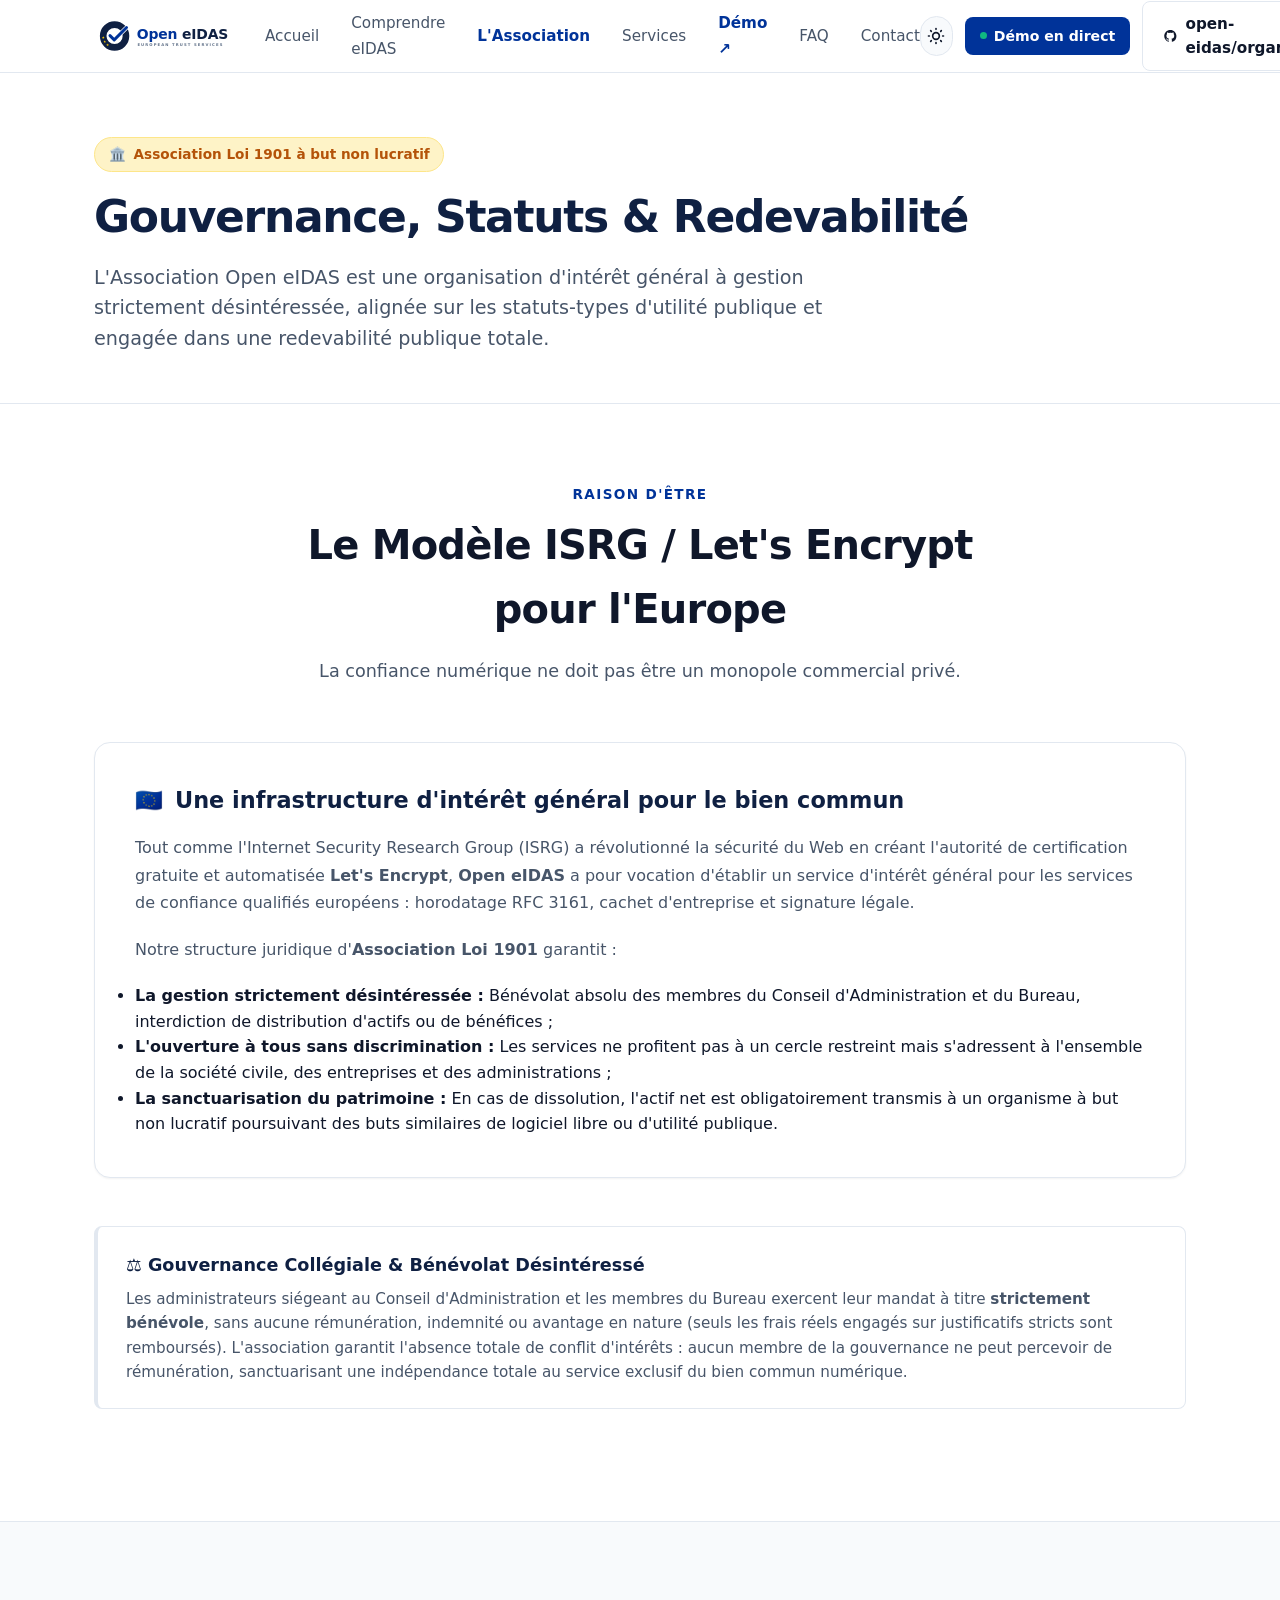
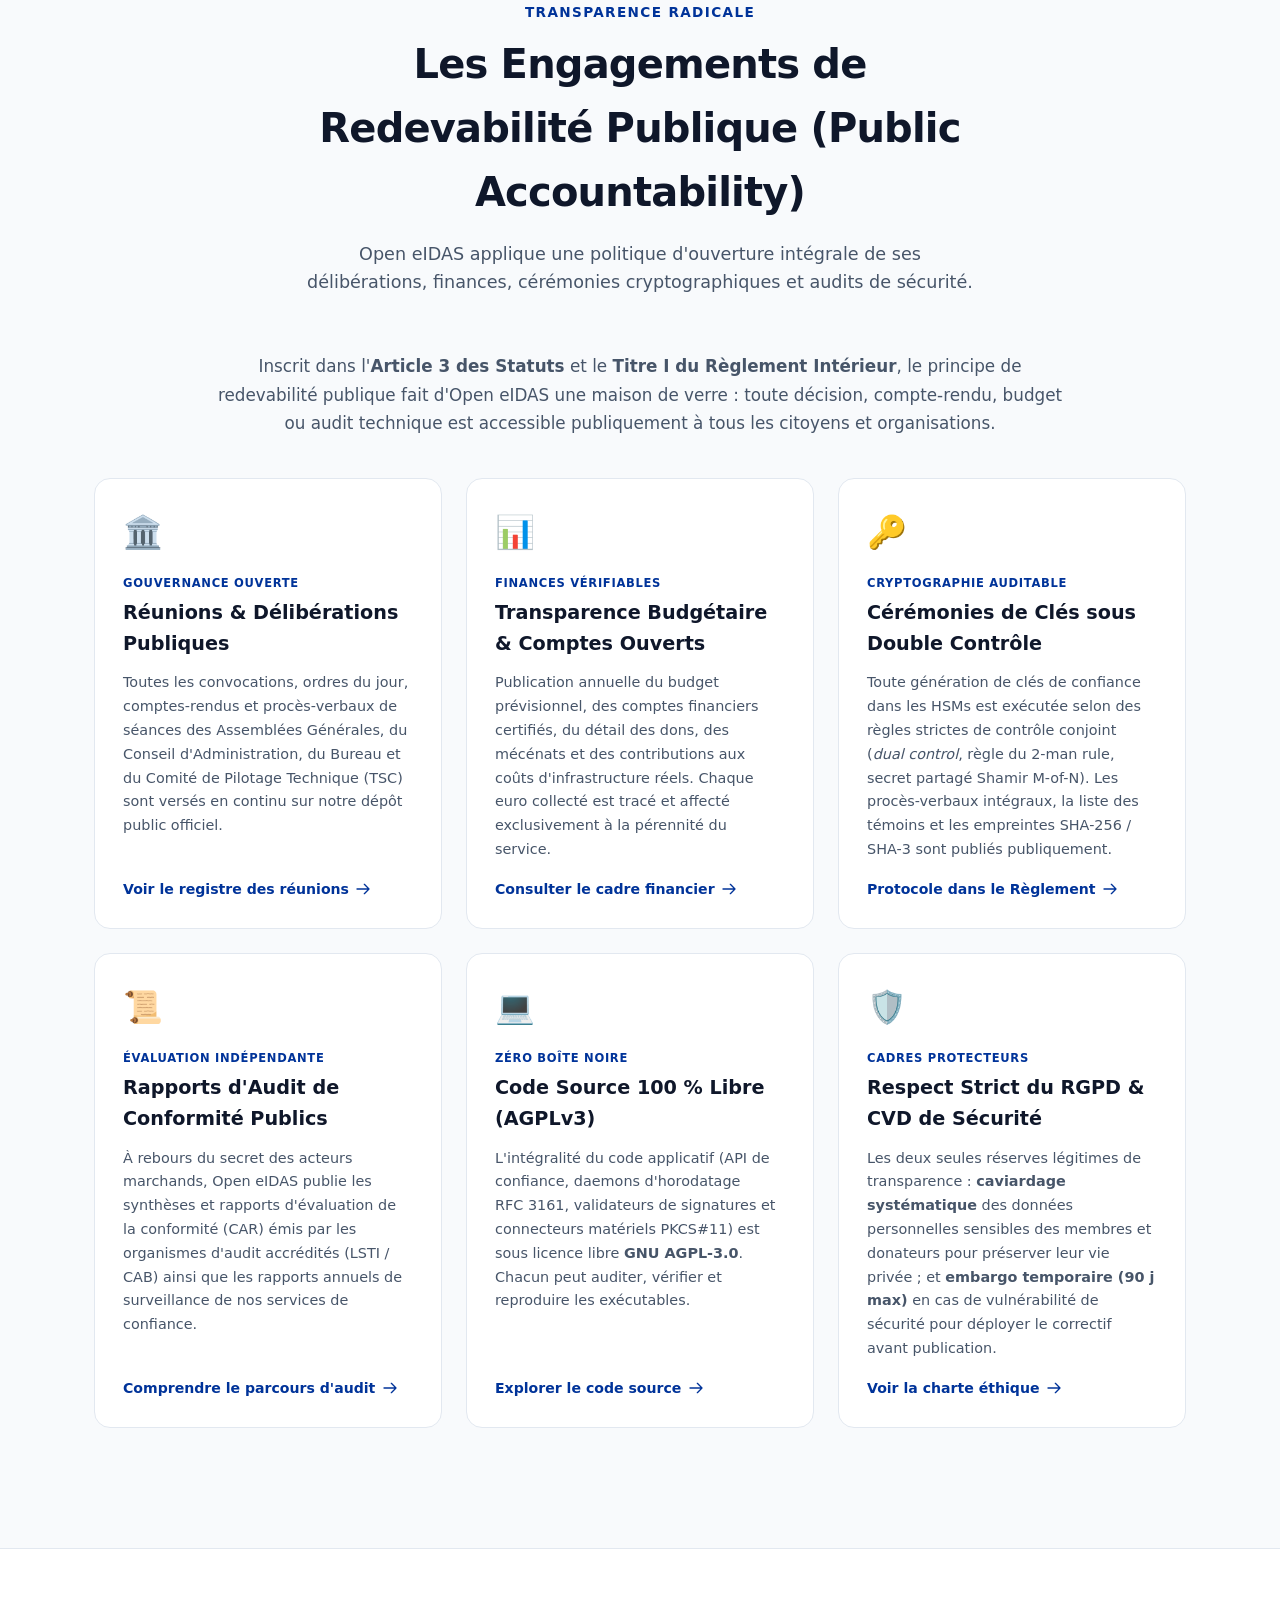
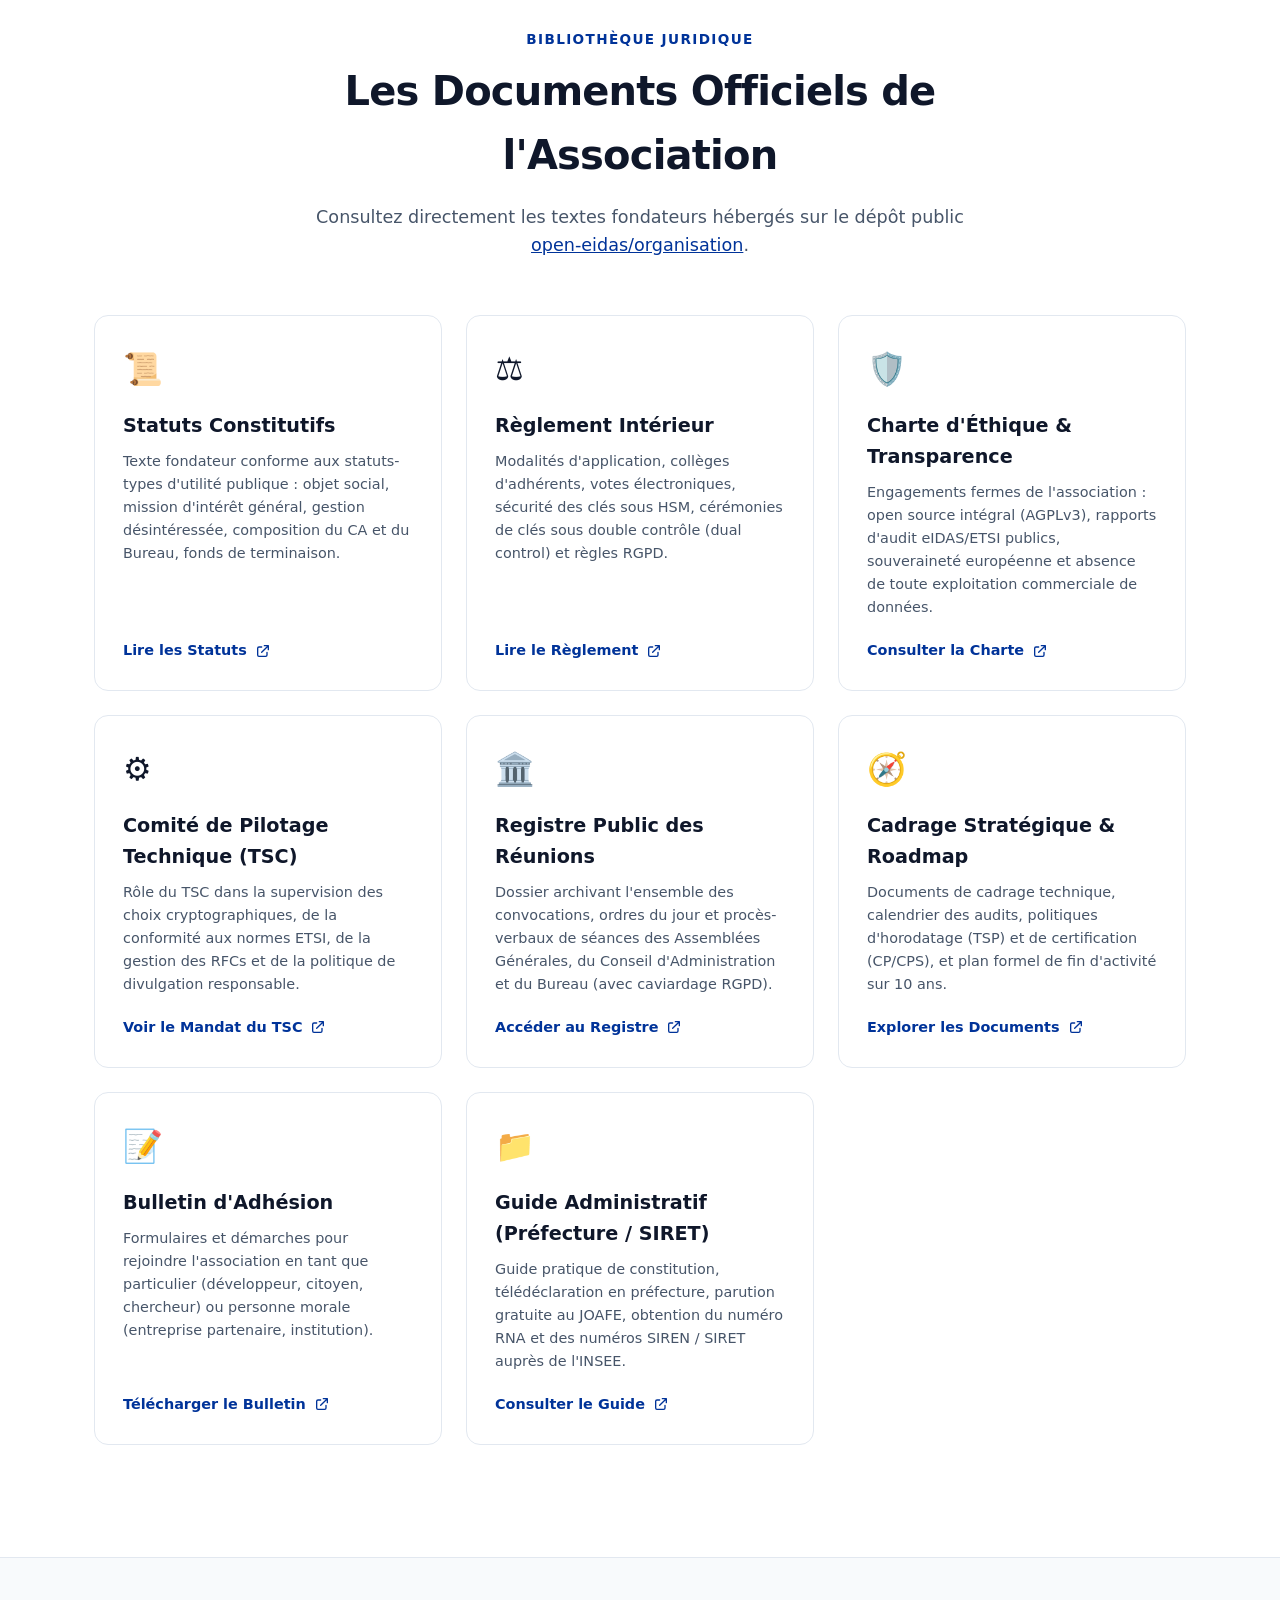
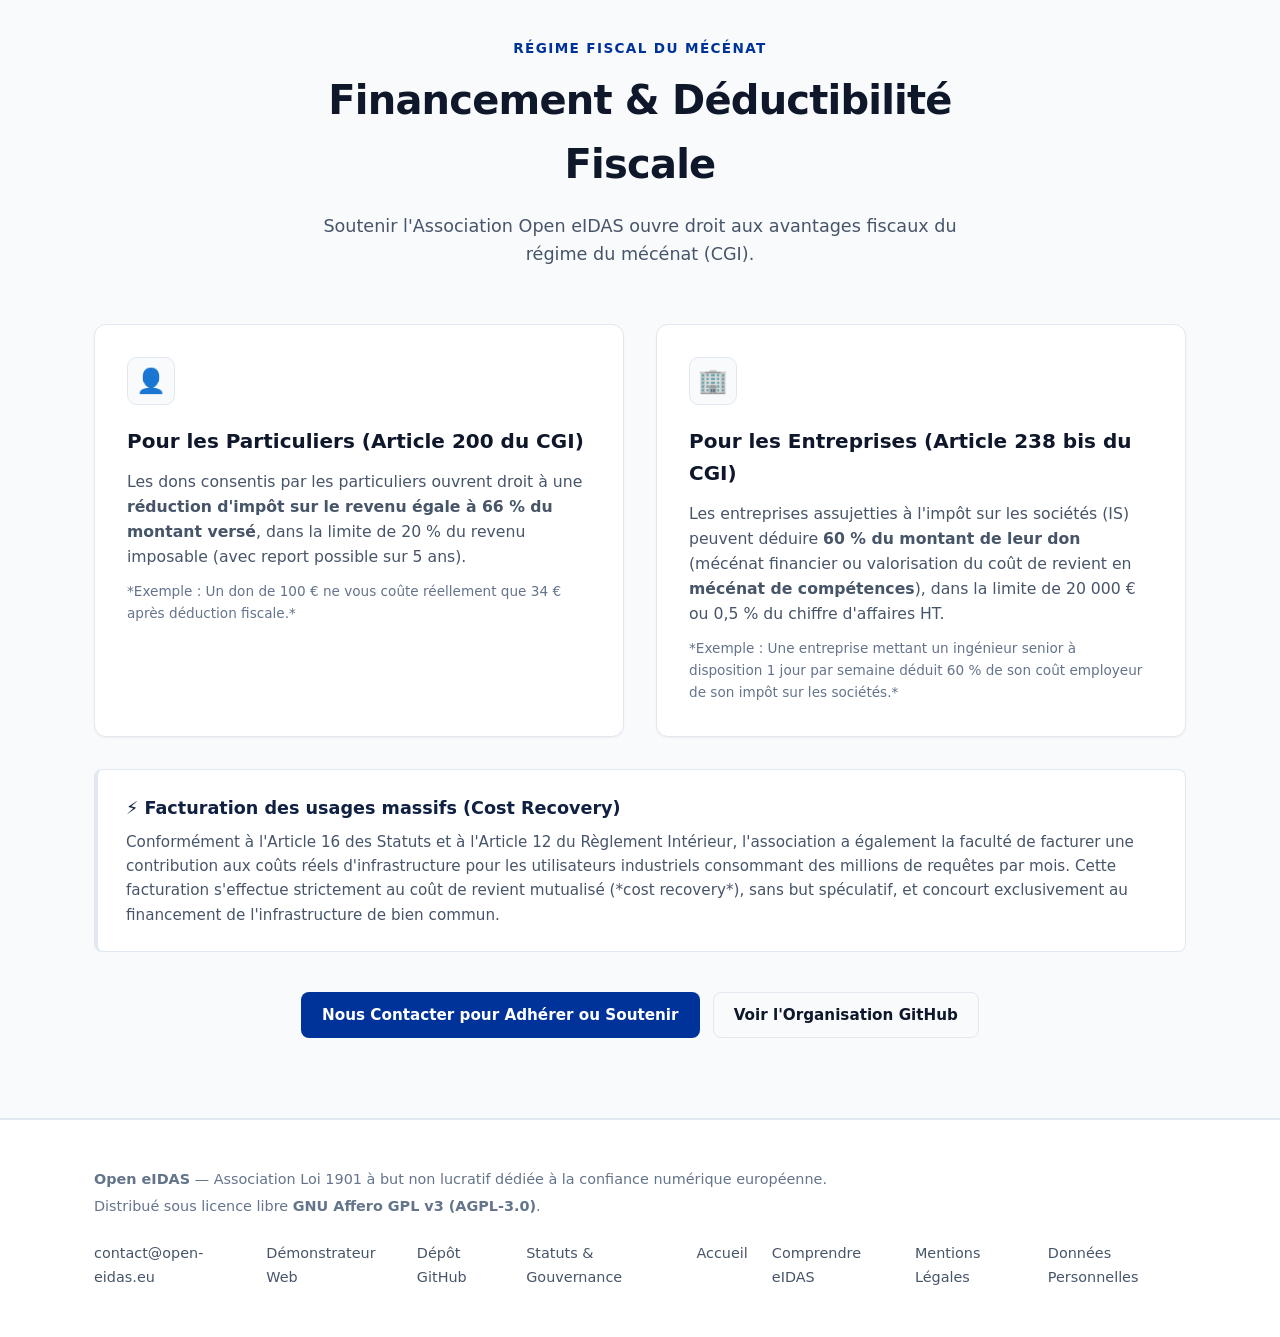
==== commit fd352e9a: "feat: ajout et mise en valeur de la démo web (demo.open-eidas.eu) et mise à jour hébergements (Scale" ====
--- a/association.html
+++ b/association.html
@@ -41,6 +41,7 @@
           <li><a href="eidas.html" class="nav-link">Comprendre eIDAS</a></li>
           <li><a href="association.html" class="nav-link active" aria-current="page">L'Association</a></li>
           <li><a href="index.html#services" class="nav-link">Services</a></li>
+          <li><a href="https://demo.open-eidas.eu" target="_blank" rel="noopener noreferrer" class="nav-link" style="color: var(--brand-blue); font-weight: 600;">Démo ↗</a></li>
           <li><a href="index.html#faq" class="nav-link">FAQ</a></li>
           <li><a href="index.html#contact" class="nav-link">Contact</a></li>
         </ul>
@@ -57,6 +58,12 @@
           </svg>
         </button>
 
+        <!-- Live Demo CTA -->
+        <a href="https://demo.open-eidas.eu" target="_blank" rel="noopener noreferrer" class="nav-demo-btn" aria-label="Tester la Démo en ligne (nouvelle fenêtre)">
+          <span class="nav-demo-pulse"></span>
+          <span>Démo en direct</span>
+        </a>
+
         <!-- GitHub Repo CTA -->
         <a href="https://github.com/open-eidas/organisation" target="_blank" rel="noopener noreferrer" class="btn btn-outline nav-github-btn" aria-label="Dépôt Organisation sur GitHub">
           <svg width="18" height="18" viewBox="0 0 24 24" fill="currentColor">
@@ -79,14 +86,19 @@
       <div class="container mobile-nav-inner">
         <ul class="mobile-nav-links">
           <li><a href="index.html" class="mobile-nav-link">Accueil</a></li>
+          <li><a href="https://demo.open-eidas.eu" target="_blank" rel="noopener noreferrer" class="mobile-nav-link" style="color: var(--brand-blue); font-weight: 600;">🚀 Démo en direct (demo.open-eidas.eu) ↗</a></li>
           <li><a href="eidas.html" class="mobile-nav-link">Comprendre eIDAS</a></li>
           <li><a href="association.html" class="mobile-nav-link active" aria-current="page">L'Association</a></li>
           <li><a href="index.html#services" class="mobile-nav-link">Services</a></li>
           <li><a href="index.html#faq" class="mobile-nav-link">FAQ</a></li>
           <li><a href="index.html#contact" class="mobile-nav-link">Contact</a></li>
         </ul>
-        <div class="mobile-nav-cta">
-          <a href="https://github.com/open-eidas/organisation" target="_blank" rel="noopener noreferrer" class="btn btn-primary">
+        <div class="mobile-nav-cta" style="display: flex; flex-direction: column; gap: 0.5rem;">
+          <a href="https://demo.open-eidas.eu" target="_blank" rel="noopener noreferrer" class="btn btn-primary" style="justify-content: center; gap: 0.5rem;">
+            <span>🚀 Tester la Démo en direct</span>
+            <svg width="16" height="16" viewBox="0 0 24 24" fill="none" stroke="currentColor" stroke-width="2.5"><path stroke-linecap="round" stroke-linejoin="round" d="M10 6H6a2 2 0 00-2 2v10a2 2 0 002 2h10a2 2 0 002-2v-4M14 4h6m0 0v6m0-6L10 14"/></svg>
+          </a>
+          <a href="https://github.com/open-eidas/organisation" target="_blank" rel="noopener noreferrer" class="btn btn-outline" style="justify-content: center;">
             <svg width="18" height="18" viewBox="0 0 24 24" fill="currentColor">
               <path fill-rule="evenodd" clip-rule="evenodd" d="M12 2C6.477 2 2 6.484 2 12.017c0 4.425 2.865 8.18 6.839 9.504.5.092.682-.217.682-.483 0-.237-.008-.868-.013-1.703-2.782.605-3.369-1.343-3.369-1.343-.454-1.158-1.11-1.466-1.11-1.466-.908-.62.069-.608.069-.608 1.003.07 1.53 1.032 1.53 1.032.892 1.53 2.341 1.088 2.91.832.092-.647.35-1.088.636-1.338-2.22-.253-4.555-1.113-4.555-4.951 0-1.093.39-1.988 1.029-2.688-.103-.253-.446-1.272.098-2.65 0 0 .84-.27 2.75 1.026A9.564 9.564 0 0112 6.844c.85.004 1.705.115 2.504.337 1.909-1.296 2.747-1.027 2.747-1.027.546 1.379.202 2.398.1 2.651.64.7 1.028 1.595 1.028 2.688 0 3.848-2.339 4.695-4.566 4.943.359.309.678.92.678 1.855 0 1.338-.012 2.419-.012 2.747 0 .268.18.58.688.482A10.019 10.019 0 0022 12.017C22 6.484 17.522 2 12 2z"/>
             </svg>
@@ -434,6 +446,7 @@
 
       <ul class="footer-links">
         <li><a href="mailto:contact@open-eidas.eu">contact@open-eidas.eu</a></li>
+        <li><a href="https://demo.open-eidas.eu" target="_blank" rel="noopener noreferrer">Démonstrateur Web</a></li>
         <li><a href="https://github.com/open-eidas/open-eidas" target="_blank" rel="noopener noreferrer">Dépôt GitHub</a></li>
         <li><a href="https://github.com/open-eidas/organisation" target="_blank" rel="noopener noreferrer">Statuts &amp; Gouvernance</a></li>
         <li><a href="index.html">Accueil</a></li>
--- a/style.css
+++ b/style.css
@@ -221,7 +221,52 @@
 .nav-actions {
   display: flex;
   align-items: center;
-  gap: 1rem;
+  gap: 0.75rem;
+}
+
+/* Nav Demo Button */
+.nav-demo-btn {
+  display: inline-flex;
+  align-items: center;
+  gap: 0.45rem;
+  font-size: 0.88rem;
+  font-weight: 600;
+  padding: 0.45rem 0.85rem;
+  border-radius: 0.5rem;
+  background-color: var(--brand-blue);
+  color: #ffffff !important;
+  border: 1px solid transparent;
+  transition: all 0.15s ease;
+  white-space: nowrap;
+}
+
+.nav-demo-btn:hover {
+  background-color: var(--brand-blue-hover);
+  transform: translateY(-1px);
+}
+
+.nav-demo-pulse {
+  width: 7px;
+  height: 7px;
+  border-radius: 50%;
+  background-color: #10b981;
+  box-shadow: 0 0 0 0 rgba(16, 185, 129, 0.7);
+  animation: pulse-green 2s infinite;
+}
+
+@keyframes pulse-green {
+  0% {
+    transform: scale(0.95);
+    box-shadow: 0 0 0 0 rgba(16, 185, 129, 0.7);
+  }
+  70% {
+    transform: scale(1);
+    box-shadow: 0 0 0 6px rgba(16, 185, 129, 0);
+  }
+  100% {
+    transform: scale(0.95);
+    box-shadow: 0 0 0 0 rgba(16, 185, 129, 0);
+  }
 }
 
 /* Theme Toggle Button */
@@ -651,6 +696,162 @@
 
 .staging-banner-content strong {
   color: var(--text-main);
+}
+
+/* Interactive Demo Showcase Card */
+.demo-showcase-card {
+  max-width: 820px;
+  margin: 0 auto 2.5rem;
+  background-color: var(--bg-card);
+  border: 1px solid var(--border-color);
+  border-radius: 1rem;
+  padding: 2rem 2.25rem;
+  box-shadow: var(--shadow-md);
+  text-align: left;
+  position: relative;
+  overflow: hidden;
+  transition: border-color 0.2s ease, box-shadow 0.2s ease;
+}
+
+.demo-showcase-card::before {
+  content: "";
+  position: absolute;
+  top: 0;
+  left: 0;
+  right: 0;
+  height: 4px;
+  background: linear-gradient(90deg, var(--brand-blue) 0%, #38bdf8 50%, #10b981 100%);
+}
+
+.demo-showcase-card:hover {
+  border-color: var(--brand-blue);
+  box-shadow: var(--shadow-lg);
+}
+
+.demo-showcase-header {
+  display: flex;
+  justify-content: space-between;
+  align-items: center;
+  flex-wrap: wrap;
+  gap: 0.75rem;
+  margin-bottom: 1.25rem;
+}
+
+.demo-live-badge {
+  display: inline-flex;
+  align-items: center;
+  gap: 0.5rem;
+  padding: 0.3rem 0.75rem;
+  border-radius: 9999px;
+  background-color: rgba(16, 185, 129, 0.1);
+  border: 1px solid rgba(16, 185, 129, 0.3);
+  color: #059669;
+  font-size: 0.82rem;
+  font-weight: 700;
+  text-transform: uppercase;
+  letter-spacing: 0.04em;
+}
+
+[data-theme="dark"] .demo-live-badge {
+  background-color: rgba(16, 185, 129, 0.15);
+  border-color: rgba(16, 185, 129, 0.4);
+  color: #34d399;
+}
+
+.demo-pulse-dot {
+  width: 8px;
+  height: 8px;
+  border-radius: 50%;
+  background-color: #10b981;
+  box-shadow: 0 0 0 0 rgba(16, 185, 129, 0.7);
+  animation: pulse-green 2s infinite;
+}
+
+.demo-showcase-infra {
+  font-size: 0.84rem;
+  color: var(--text-subtle);
+}
+
+.demo-showcase-infra strong {
+  color: var(--text-main);
+}
+
+.demo-showcase-title {
+  font-size: 1.45rem;
+  font-weight: 800;
+  color: var(--brand-navy);
+  margin-bottom: 0.75rem;
+  line-height: 1.3;
+}
+
+.demo-showcase-desc {
+  font-size: 0.98rem;
+  color: var(--text-muted);
+  line-height: 1.6;
+  margin-bottom: 1.5rem;
+}
+
+.demo-showcase-features {
+  display: grid;
+  grid-template-columns: repeat(auto-fit, minmax(230px, 1fr));
+  gap: 0.85rem;
+  margin-bottom: 1.75rem;
+}
+
+.demo-feature-item {
+  display: flex;
+  align-items: flex-start;
+  gap: 0.6rem;
+  font-size: 0.88rem;
+  color: var(--text-muted);
+  background-color: var(--bg-subtle);
+  padding: 0.75rem 0.9rem;
+  border-radius: 0.5rem;
+  border: 1px solid var(--border-subtle);
+  line-height: 1.45;
+}
+
+.demo-feature-item svg {
+  color: #10b981;
+  flex-shrink: 0;
+  margin-top: 2px;
+}
+
+.demo-showcase-actions {
+  display: flex;
+  align-items: center;
+  justify-content: space-between;
+  flex-wrap: wrap;
+  gap: 1rem;
+  padding-top: 1.25rem;
+  border-top: 1px solid var(--border-subtle);
+}
+
+.demo-btn-main {
+  background: linear-gradient(135deg, var(--brand-blue) 0%, #1d4ed8 100%);
+  color: #ffffff !important;
+  box-shadow: 0 4px 14px 0 rgba(0, 51, 153, 0.25);
+  font-size: 1rem;
+  padding: 0.75rem 1.4rem;
+  border-radius: 0.5rem;
+  display: inline-flex;
+  align-items: center;
+  gap: 0.5rem;
+  font-weight: 600;
+}
+
+.demo-btn-main:hover {
+  background: linear-gradient(135deg, var(--brand-blue-hover) 0%, #1e40af 100%);
+  transform: translateY(-1px);
+  box-shadow: 0 6px 20px 0 rgba(0, 51, 153, 0.35);
+}
+
+.demo-link-meta {
+  font-size: 0.85rem;
+  color: var(--text-subtle);
+  display: flex;
+  align-items: center;
+  gap: 0.4rem;
 }
 
 
@@ -1927,6 +2128,24 @@
     padding: 3.5rem 0 2.5rem;
   }
 
+  .demo-showcase-card {
+    padding: 1.5rem 1.25rem;
+  }
+
+  .demo-showcase-actions {
+    flex-direction: column;
+    align-items: stretch;
+  }
+
+  .demo-btn-main {
+    width: 100%;
+    justify-content: center;
+  }
+
+  .demo-link-meta {
+    justify-content: center;
+  }
+
   .section {
     padding: 3.5rem 0;
   }
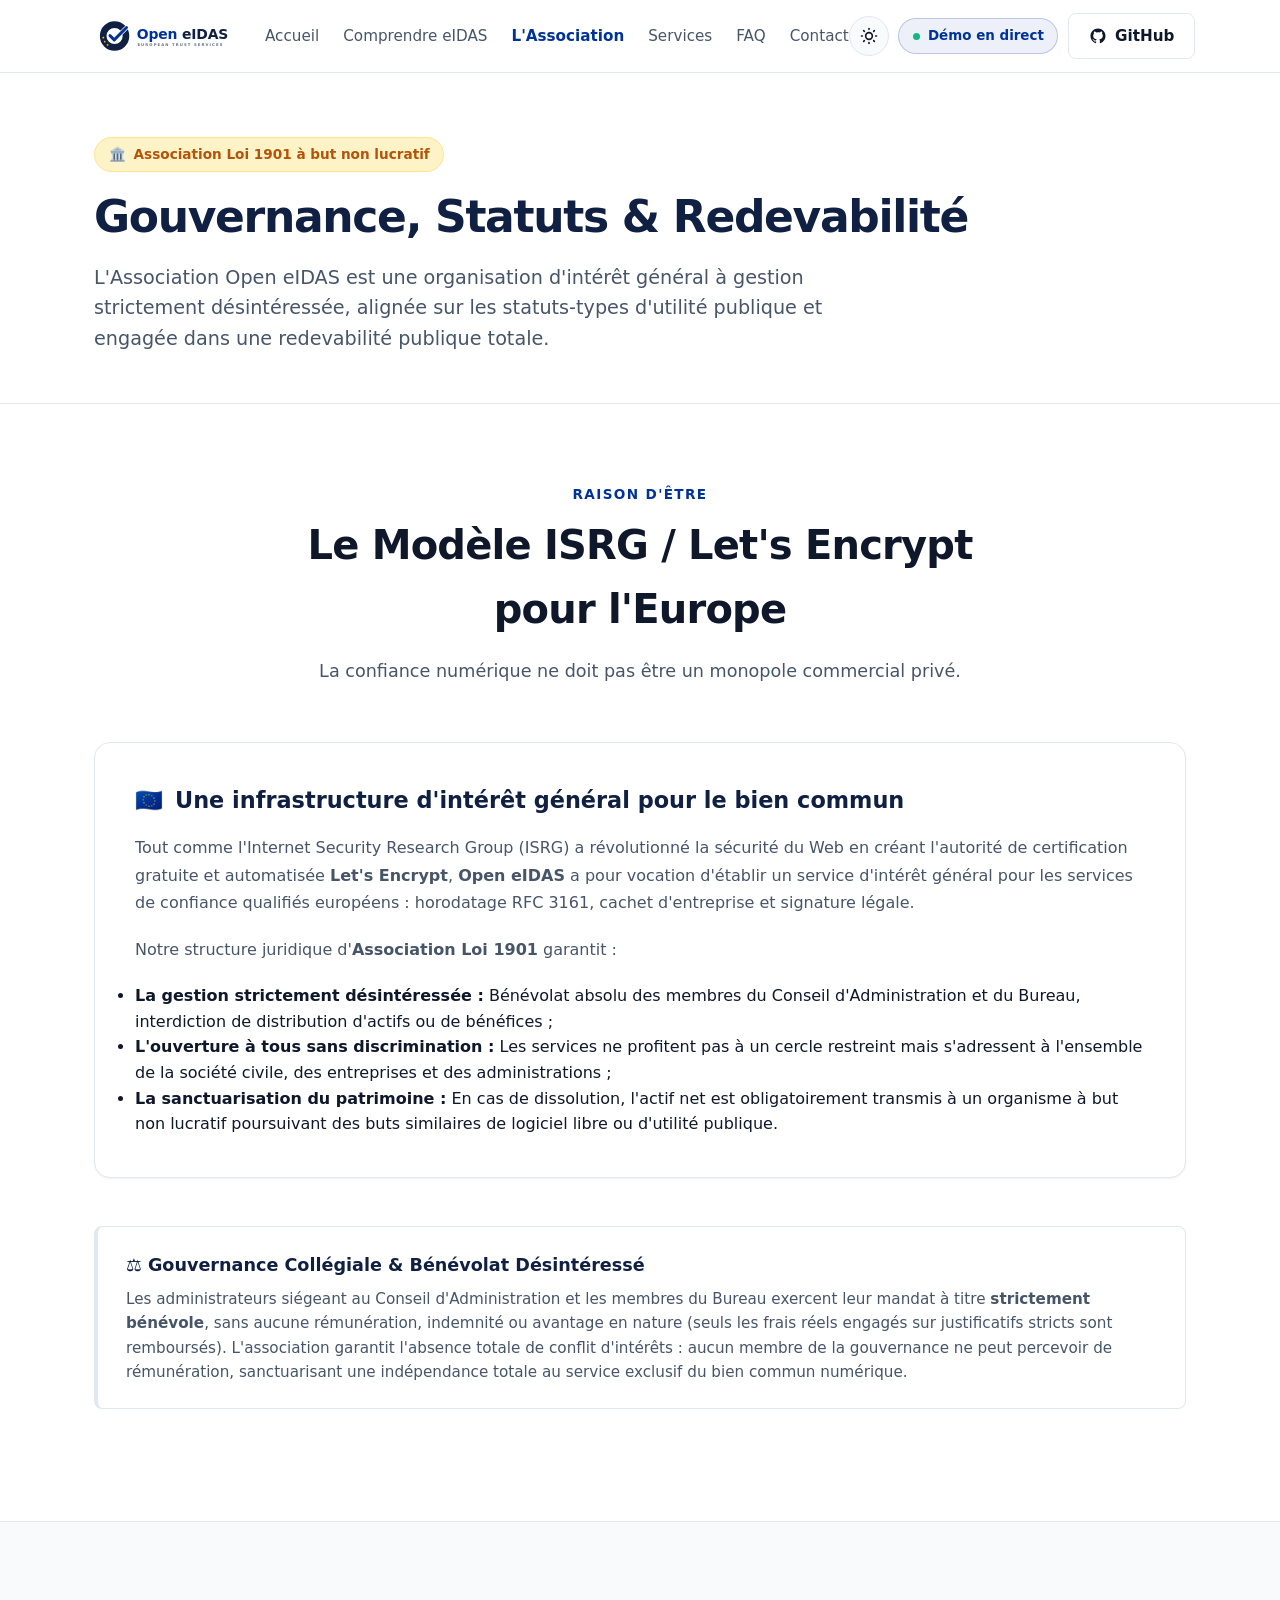
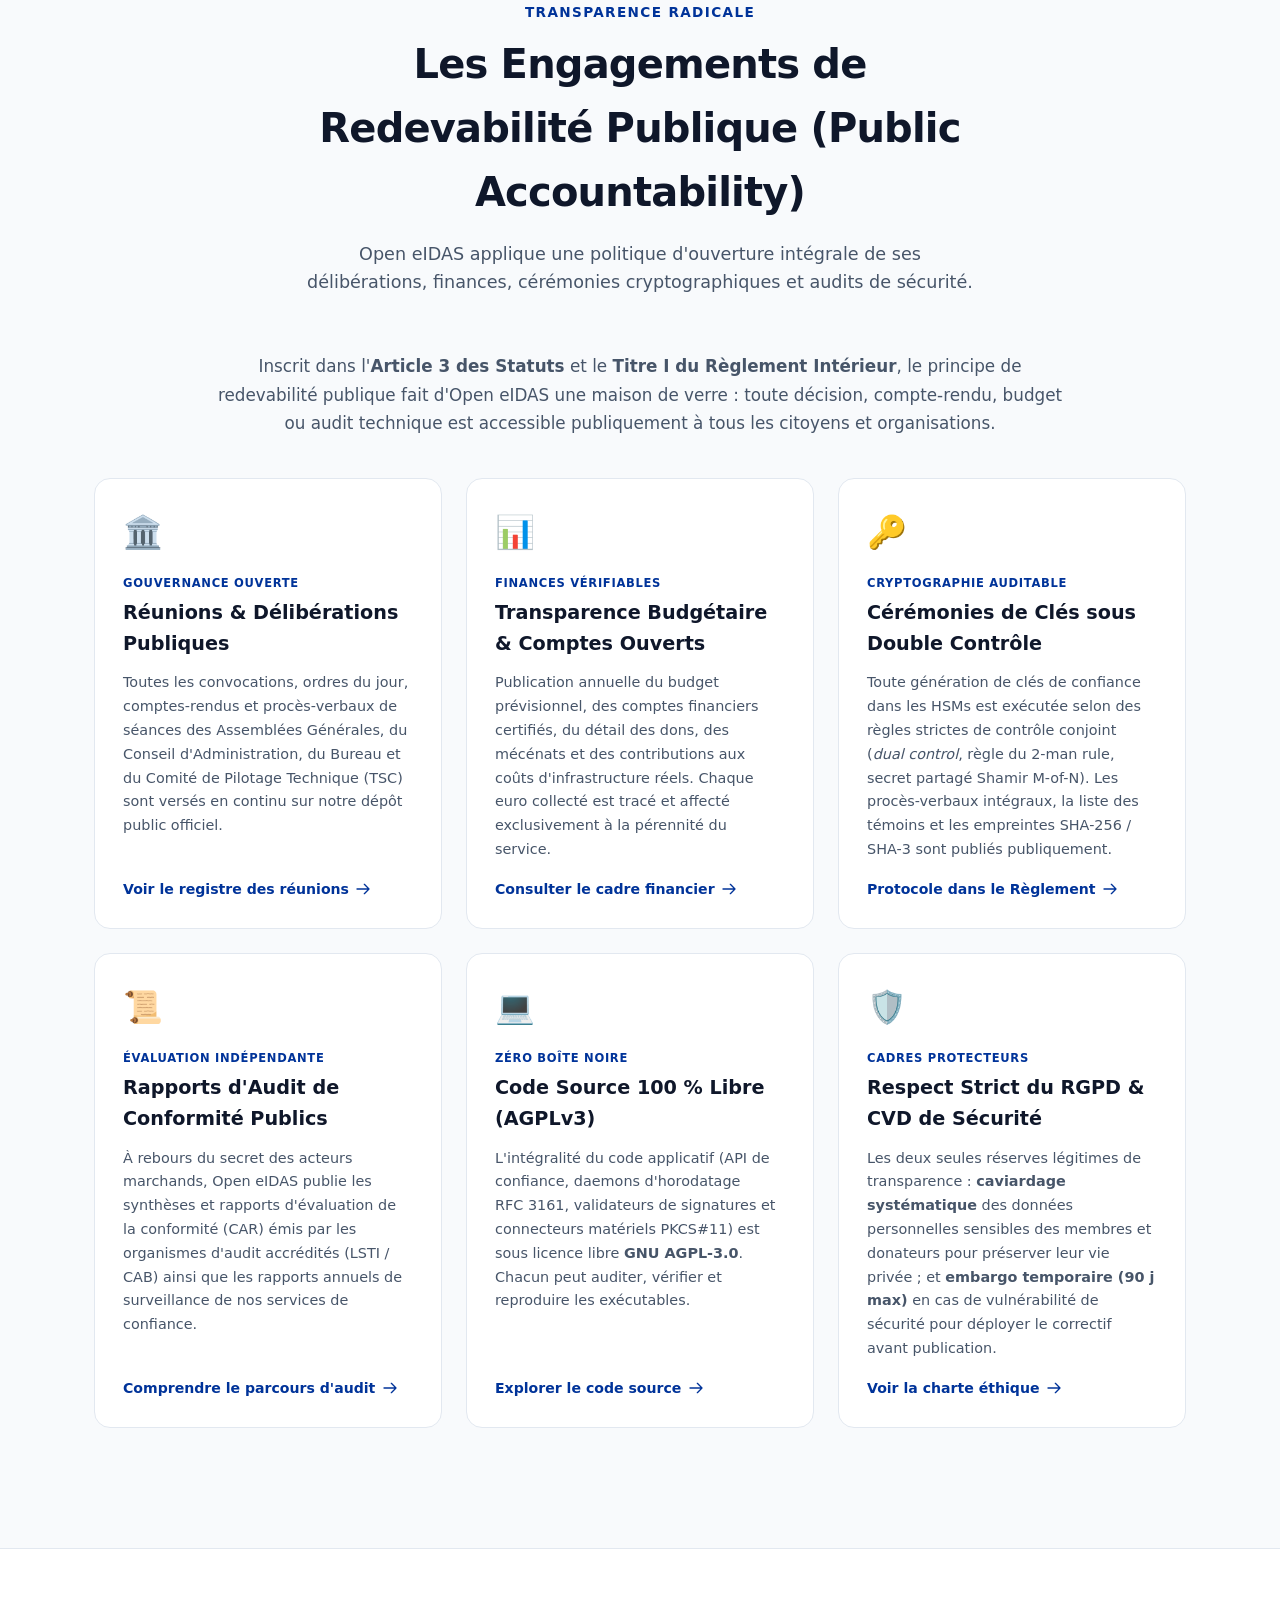
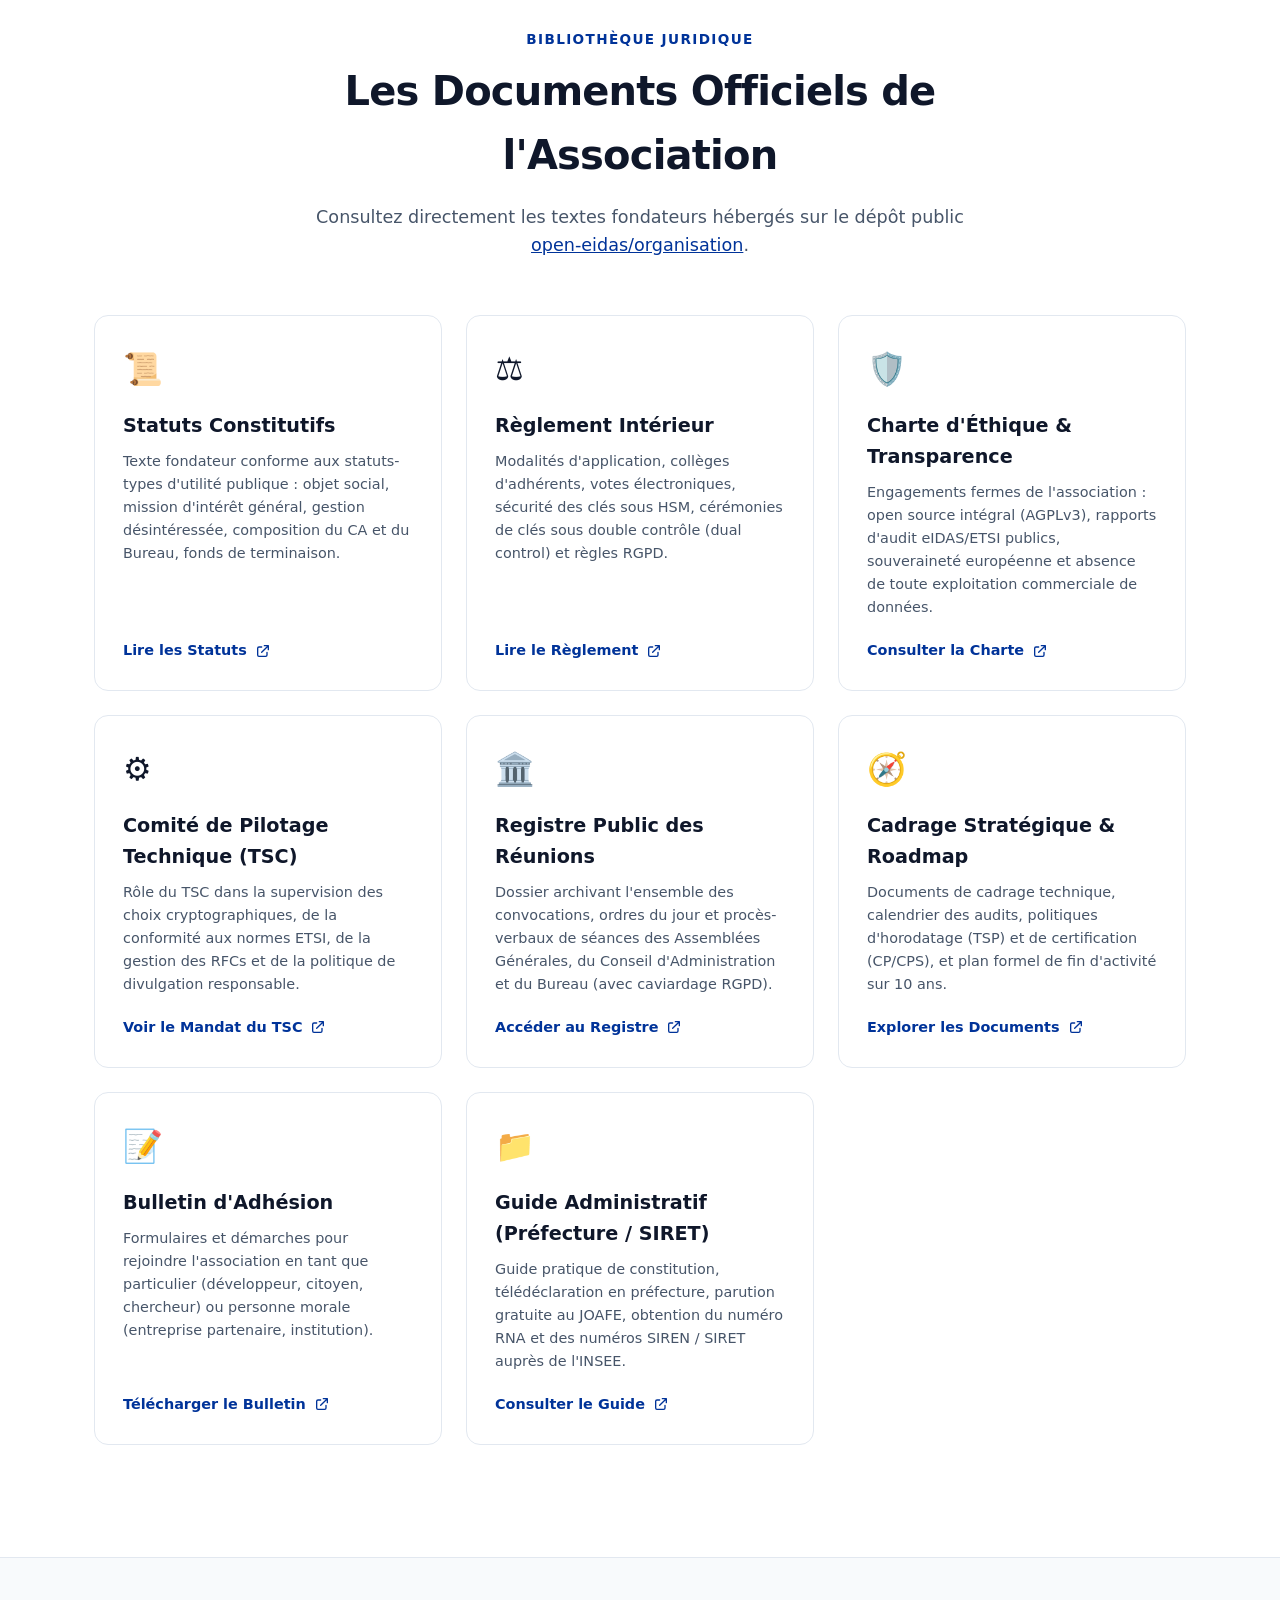
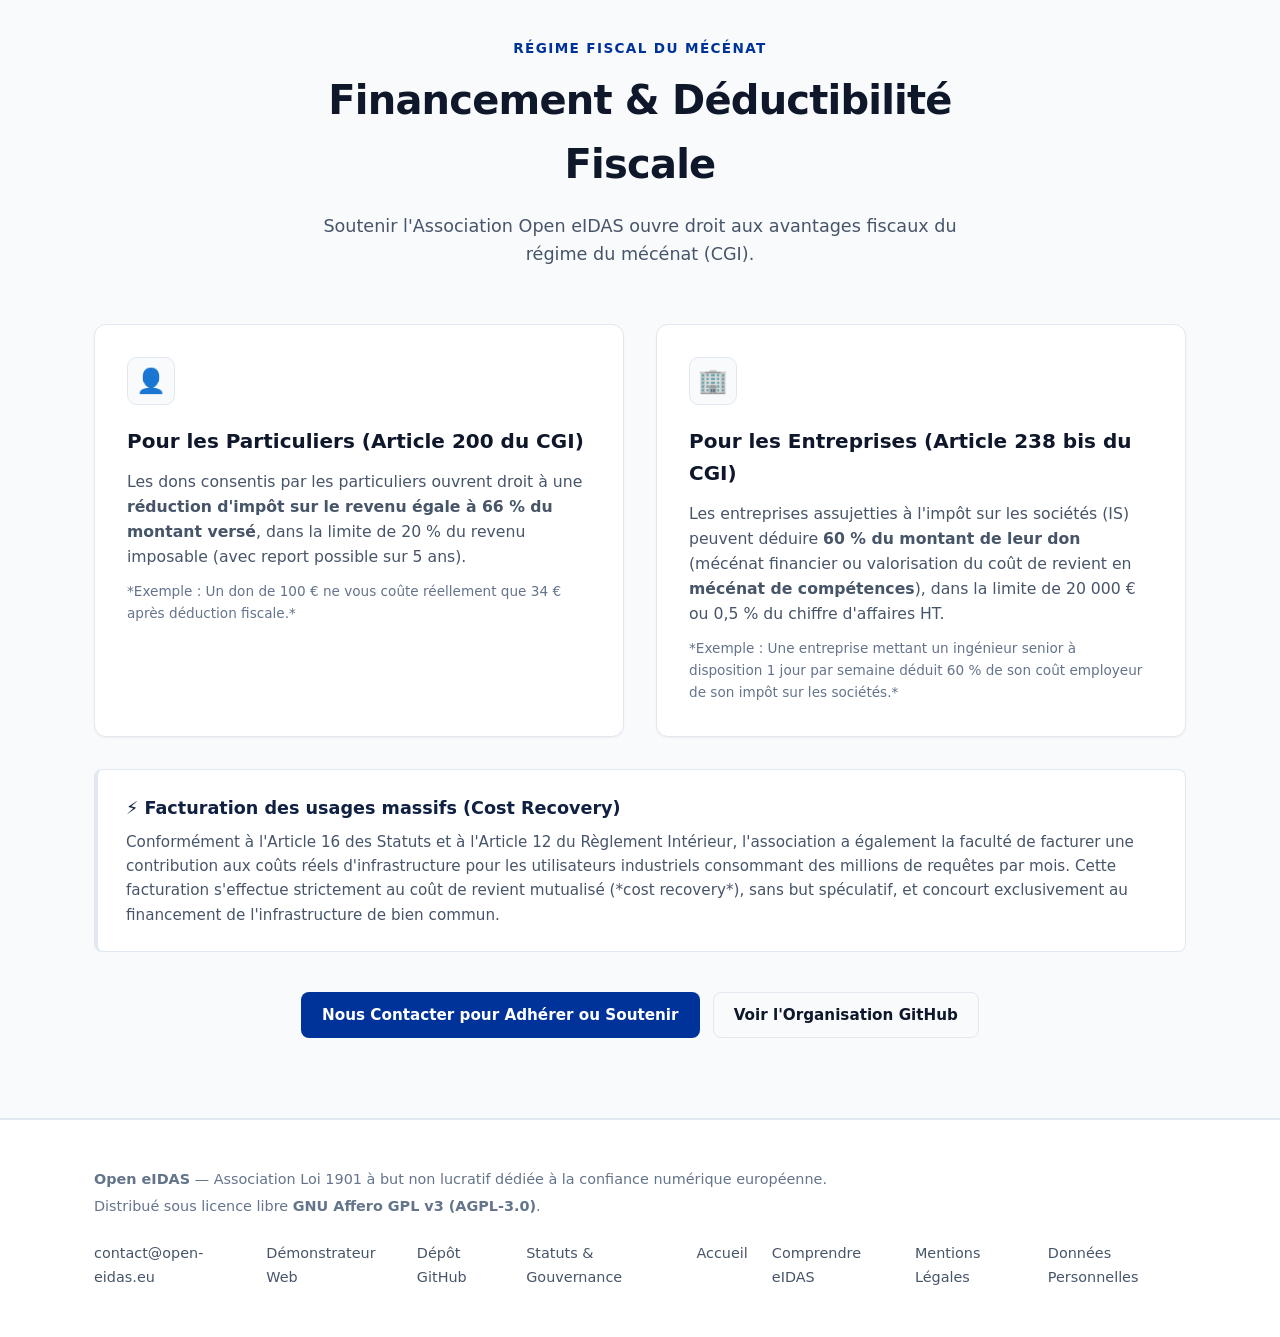
==== commit 48a882ac: "fix(ui): improve responsive layout, header navigation and showcase design - Modernize hero section w" ====
--- a/association.html
+++ b/association.html
@@ -41,7 +41,6 @@
           <li><a href="eidas.html" class="nav-link">Comprendre eIDAS</a></li>
           <li><a href="association.html" class="nav-link active" aria-current="page">L'Association</a></li>
           <li><a href="index.html#services" class="nav-link">Services</a></li>
-          <li><a href="https://demo.open-eidas.eu" target="_blank" rel="noopener noreferrer" class="nav-link" style="color: var(--brand-blue); font-weight: 600;">Démo ↗</a></li>
           <li><a href="index.html#faq" class="nav-link">FAQ</a></li>
           <li><a href="index.html#contact" class="nav-link">Contact</a></li>
         </ul>
@@ -69,7 +68,7 @@
           <svg width="18" height="18" viewBox="0 0 24 24" fill="currentColor">
             <path fill-rule="evenodd" clip-rule="evenodd" d="M12 2C6.477 2 2 6.484 2 12.017c0 4.425 2.865 8.18 6.839 9.504.5.092.682-.217.682-.483 0-.237-.008-.868-.013-1.703-2.782.605-3.369-1.343-3.369-1.343-.454-1.158-1.11-1.466-1.11-1.466-.908-.62.069-.608.069-.608 1.003.07 1.53 1.032 1.53 1.032.892 1.53 2.341 1.088 2.91.832.092-.647.35-1.088.636-1.338-2.22-.253-4.555-1.113-4.555-4.951 0-1.093.39-1.988 1.029-2.688-.103-.253-.446-1.272.098-2.65 0 0 .84-.27 2.75 1.026A9.564 9.564 0 0112 6.844c.85.004 1.705.115 2.504.337 1.909-1.296 2.747-1.027 2.747-1.027.546 1.379.202 2.398.1 2.651.64.7 1.028 1.595 1.028 2.688 0 3.848-2.339 4.695-4.566 4.943.359.309.678.92.678 1.855 0 1.338-.012 2.419-.012 2.747 0 .268.18.58.688.482A10.019 10.019 0 0022 12.017C22 6.484 17.522 2 12 2z"/>
           </svg>
-          <span>open-eidas/organisation</span>
+          <span>GitHub</span>
         </a>
 
         <!-- Mobile Menu Toggle Button -->
@@ -86,7 +85,6 @@
       <div class="container mobile-nav-inner">
         <ul class="mobile-nav-links">
           <li><a href="index.html" class="mobile-nav-link">Accueil</a></li>
-          <li><a href="https://demo.open-eidas.eu" target="_blank" rel="noopener noreferrer" class="mobile-nav-link" style="color: var(--brand-blue); font-weight: 600;">🚀 Démo en direct (demo.open-eidas.eu) ↗</a></li>
           <li><a href="eidas.html" class="mobile-nav-link">Comprendre eIDAS</a></li>
           <li><a href="association.html" class="mobile-nav-link active" aria-current="page">L'Association</a></li>
           <li><a href="index.html#services" class="mobile-nav-link">Services</a></li>
--- a/style.css
+++ b/style.css
@@ -100,6 +100,7 @@
 }
 
 html {
+  overflow-x: hidden;
   scroll-behavior: smooth;
   font-family: var(--font-sans);
   line-height: 1.6;
@@ -109,6 +110,7 @@
 }
 
 body {
+  overflow-x: hidden;
   min-height: 100vh;
   display: flex;
   flex-direction: column;
@@ -202,7 +204,7 @@
 .nav-links {
   display: flex;
   align-items: center;
-  gap: 2rem;
+  gap: 1.5rem;
   list-style: none;
 }
 
@@ -212,6 +214,7 @@
   color: var(--text-muted);
   text-decoration: none !important;
   transition: color 0.15s ease;
+  white-space: nowrap;
 }
 
 .nav-link:hover {
@@ -221,28 +224,43 @@
 .nav-actions {
   display: flex;
   align-items: center;
-  gap: 0.75rem;
+  gap: 0.6rem;
 }
 
 /* Nav Demo Button */
 .nav-demo-btn {
   display: inline-flex;
   align-items: center;
-  gap: 0.45rem;
-  font-size: 0.88rem;
+  gap: 0.5rem;
+  font-size: 0.84rem;
   font-weight: 600;
-  padding: 0.45rem 0.85rem;
-  border-radius: 0.5rem;
+  padding: 0.4rem 0.85rem;
+  border-radius: 9999px;
+  background-color: rgba(0, 51, 153, 0.07);
+  color: var(--brand-blue) !important;
+  border: 1px solid rgba(0, 51, 153, 0.22);
+  transition: all 0.2s ease;
+  white-space: nowrap;
+  text-decoration: none !important;
+}
+
+.nav-demo-btn:hover {
   background-color: var(--brand-blue);
   color: #ffffff !important;
-  border: 1px solid transparent;
-  transition: all 0.15s ease;
-  white-space: nowrap;
-}
-
-.nav-demo-btn:hover {
-  background-color: var(--brand-blue-hover);
+  border-color: var(--brand-blue);
   transform: translateY(-1px);
+  box-shadow: 0 2px 8px rgba(0, 51, 153, 0.25);
+}
+
+[data-theme="dark"] .nav-demo-btn {
+  background-color: rgba(79, 142, 247, 0.12);
+  color: #93c5fd !important;
+  border-color: rgba(79, 142, 247, 0.3);
+}
+
+[data-theme="dark"] .nav-demo-btn:hover {
+  background-color: var(--brand-blue);
+  color: #ffffff !important;
 }
 
 .nav-demo-pulse {
@@ -252,6 +270,7 @@
   background-color: #10b981;
   box-shadow: 0 0 0 0 rgba(16, 185, 129, 0.7);
   animation: pulse-green 2s infinite;
+  flex-shrink: 0;
 }
 
 @keyframes pulse-green {
@@ -388,15 +407,35 @@
 .hero-badge {
   display: inline-flex;
   align-items: center;
-  gap: 0.5rem;
-  padding: 0.35rem 0.85rem;
+  gap: 0.6rem;
+  padding: 0.4rem 1.1rem;
   border-radius: 9999px;
-  background-color: var(--badge-gold-bg);
-  border: 1px solid var(--badge-gold-border);
-  color: var(--brand-gold);
-  font-size: 0.85rem;
-  font-weight: 600;
+  background-color: rgba(0, 51, 153, 0.05);
+  border: 1px solid rgba(0, 51, 153, 0.16);
+  color: var(--brand-blue);
+  font-size: 0.86rem;
+  font-weight: 500;
   margin-bottom: 1.5rem;
+  text-decoration: none !important;
+  transition: all 0.2s ease;
+  max-width: 100%;
+}
+
+.hero-badge:hover {
+  background-color: rgba(0, 51, 153, 0.1);
+  border-color: var(--brand-blue);
+  transform: translateY(-1px);
+}
+
+[data-theme="dark"] .hero-badge {
+  background-color: rgba(79, 142, 247, 0.1);
+  border-color: rgba(79, 142, 247, 0.25);
+  color: #93c5fd;
+}
+
+[data-theme="dark"] .hero-badge:hover {
+  background-color: rgba(79, 142, 247, 0.18);
+  border-color: #93c5fd;
 }
 
 .hero-title {
@@ -667,45 +706,44 @@
 
 /* Staging Notice Banner */
 .staging-banner {
-  background-color: var(--bg-card);
-  border: 1px solid var(--badge-gold-border);
-  border-left: 4px solid #f59e0b;
+  background-color: var(--bg-surface);
+  border: 1px solid var(--border-color);
+  border-left: 3px solid var(--brand-blue);
   border-radius: 0.5rem;
-  padding: 1rem 1.25rem;
-  margin: 1.5rem auto 2.5rem;
-  max-width: 820px;
+  padding: 0.85rem 1.15rem;
+  margin: 0 auto 2.25rem;
+  max-width: 860px;
   text-align: left;
   display: flex;
   align-items: flex-start;
-  gap: 0.85rem;
+  gap: 0.75rem;
   box-shadow: var(--shadow-sm);
 }
 
 .staging-banner-icon {
-  font-size: 1.35rem;
+  font-size: 1.15rem;
   line-height: 1;
   flex-shrink: 0;
-  margin-top: 0.1rem;
+  margin-top: 0.15rem;
 }
 
 .staging-banner-content {
-  font-size: 0.92rem;
+  font-size: 0.85rem;
   color: var(--text-muted);
-  line-height: 1.55;
+  line-height: 1.5;
 }
 
 .staging-banner-content strong {
   color: var(--text-main);
 }
 
-/* Interactive Demo Showcase Card */
-.demo-showcase-card {
-  max-width: 820px;
+/* Hero Unified Showcase Component */
+.hero-showcase {
+  max-width: 980px;
   margin: 0 auto 2.5rem;
   background-color: var(--bg-card);
   border: 1px solid var(--border-color);
   border-radius: 1rem;
-  padding: 2rem 2.25rem;
   box-shadow: var(--shadow-md);
   text-align: left;
   position: relative;
@@ -713,145 +751,241 @@
   transition: border-color 0.2s ease, box-shadow 0.2s ease;
 }
 
-.demo-showcase-card::before {
+.hero-showcase::before {
   content: "";
   position: absolute;
   top: 0;
   left: 0;
   right: 0;
-  height: 4px;
+  height: 3px;
   background: linear-gradient(90deg, var(--brand-blue) 0%, #38bdf8 50%, #10b981 100%);
 }
 
-.demo-showcase-card:hover {
-  border-color: var(--brand-blue);
+.hero-showcase:hover {
+  border-color: rgba(0, 51, 153, 0.35);
   box-shadow: var(--shadow-lg);
 }
 
-.demo-showcase-header {
+.showcase-header {
   display: flex;
   justify-content: space-between;
   align-items: center;
   flex-wrap: wrap;
   gap: 0.75rem;
-  margin-bottom: 1.25rem;
-}
-
-.demo-live-badge {
+  padding: 0.85rem 1.5rem;
+  background-color: var(--bg-subtle);
+  border-bottom: 1px solid var(--border-color);
+}
+
+.showcase-header-left {
+  display: flex;
+  align-items: center;
+  gap: 0.6rem;
+}
+
+.showcase-live-pill {
   display: inline-flex;
   align-items: center;
-  gap: 0.5rem;
-  padding: 0.3rem 0.75rem;
+  gap: 0.45rem;
+  padding: 0.2rem 0.65rem;
   border-radius: 9999px;
   background-color: rgba(16, 185, 129, 0.1);
   border: 1px solid rgba(16, 185, 129, 0.3);
   color: #059669;
-  font-size: 0.82rem;
+  font-size: 0.76rem;
   font-weight: 700;
+  letter-spacing: 0.03em;
   text-transform: uppercase;
-  letter-spacing: 0.04em;
-}
-
-[data-theme="dark"] .demo-live-badge {
+}
+
+[data-theme="dark"] .showcase-live-pill {
   background-color: rgba(16, 185, 129, 0.15);
   border-color: rgba(16, 185, 129, 0.4);
   color: #34d399;
 }
 
-.demo-pulse-dot {
-  width: 8px;
-  height: 8px;
-  border-radius: 50%;
-  background-color: #10b981;
-  box-shadow: 0 0 0 0 rgba(16, 185, 129, 0.7);
-  animation: pulse-green 2s infinite;
-}
-
-.demo-showcase-infra {
-  font-size: 0.84rem;
+.showcase-header-meta {
+  font-size: 0.8rem;
   color: var(--text-subtle);
 }
 
-.demo-showcase-infra strong {
+.showcase-header-meta strong {
   color: var(--text-main);
 }
 
-.demo-showcase-title {
-  font-size: 1.45rem;
+.showcase-grid {
+  display: grid;
+  grid-template-columns: 1.1fr 0.9fr;
+}
+
+.showcase-col-web {
+  padding: 1.75rem;
+  display: flex;
+  flex-direction: column;
+  justify-content: space-between;
+}
+
+.showcase-badge {
+  display: inline-block;
+  font-size: 0.78rem;
+  font-weight: 700;
+  color: var(--brand-blue);
+  text-transform: uppercase;
+  letter-spacing: 0.04em;
+  margin-bottom: 0.5rem;
+}
+
+.showcase-title {
+  font-size: 1.25rem;
   font-weight: 800;
   color: var(--brand-navy);
-  margin-bottom: 0.75rem;
   line-height: 1.3;
-}
-
-.demo-showcase-desc {
-  font-size: 0.98rem;
+  margin-bottom: 0.65rem;
+}
+
+.showcase-desc {
+  font-size: 0.9rem;
   color: var(--text-muted);
-  line-height: 1.6;
+  line-height: 1.55;
+  margin-bottom: 1.25rem;
+}
+
+.showcase-features {
+  display: flex;
+  flex-direction: column;
+  gap: 0.6rem;
   margin-bottom: 1.5rem;
 }
 
-.demo-showcase-features {
-  display: grid;
-  grid-template-columns: repeat(auto-fit, minmax(230px, 1fr));
-  gap: 0.85rem;
-  margin-bottom: 1.75rem;
-}
-
-.demo-feature-item {
+.showcase-feature {
   display: flex;
   align-items: flex-start;
-  gap: 0.6rem;
-  font-size: 0.88rem;
+  gap: 0.55rem;
+  font-size: 0.86rem;
   color: var(--text-muted);
-  background-color: var(--bg-subtle);
-  padding: 0.75rem 0.9rem;
-  border-radius: 0.5rem;
-  border: 1px solid var(--border-subtle);
-  line-height: 1.45;
-}
-
-.demo-feature-item svg {
+  line-height: 1.4;
+}
+
+.showcase-feature svg {
   color: #10b981;
   flex-shrink: 0;
   margin-top: 2px;
 }
 
-.demo-showcase-actions {
+.showcase-feature strong {
+  color: var(--text-main);
+}
+
+.showcase-actions {
+  display: flex;
+  align-items: center;
+  gap: 0.85rem;
+  flex-wrap: wrap;
+}
+
+.showcase-btn-primary {
+  display: inline-flex;
+  align-items: center;
+  gap: 0.5rem;
+  padding: 0.65rem 1.25rem;
+  font-size: 0.9rem;
+  font-weight: 600;
+  color: #ffffff !important;
+  background-color: var(--brand-blue);
+  border-radius: 0.5rem;
+  transition: all 0.15s ease;
+  box-shadow: 0 2px 8px rgba(0, 51, 153, 0.2);
+  text-decoration: none !important;
+}
+
+.showcase-btn-primary:hover {
+  background-color: var(--brand-blue-hover);
+  transform: translateY(-1px);
+  box-shadow: 0 4px 12px rgba(0, 51, 153, 0.3);
+}
+
+.showcase-actions-note {
+  font-size: 0.78rem;
+  color: var(--text-subtle);
+}
+
+/* Terminal Side of Showcase */
+.showcase-col-terminal {
+  background-color: var(--code-bg);
+  border-left: 1px solid var(--border-color);
+  display: flex;
+  flex-direction: column;
+}
+
+.showcase-terminal-header {
   display: flex;
   align-items: center;
   justify-content: space-between;
-  flex-wrap: wrap;
-  gap: 1rem;
-  padding-top: 1.25rem;
-  border-top: 1px solid var(--border-subtle);
-}
-
-.demo-btn-main {
-  background: linear-gradient(135deg, var(--brand-blue) 0%, #1d4ed8 100%);
-  color: #ffffff !important;
-  box-shadow: 0 4px 14px 0 rgba(0, 51, 153, 0.25);
-  font-size: 1rem;
-  padding: 0.75rem 1.4rem;
-  border-radius: 0.5rem;
-  display: inline-flex;
-  align-items: center;
-  gap: 0.5rem;
-  font-weight: 600;
-}
-
-.demo-btn-main:hover {
-  background: linear-gradient(135deg, var(--brand-blue-hover) 0%, #1e40af 100%);
-  transform: translateY(-1px);
-  box-shadow: 0 6px 20px 0 rgba(0, 51, 153, 0.35);
-}
-
-.demo-link-meta {
-  font-size: 0.85rem;
-  color: var(--text-subtle);
-  display: flex;
-  align-items: center;
-  gap: 0.4rem;
+  padding: 0.65rem 1rem;
+  background-color: rgba(255, 255, 255, 0.04);
+  border-bottom: 1px solid var(--code-border);
+}
+
+.showcase-terminal-tabs {
+  display: flex;
+  gap: 0.35rem;
+}
+
+.showcase-tab-btn {
+  background: transparent;
+  border: 1px solid transparent;
+  color: #94a3b8;
+  font-family: var(--font-mono);
+  font-size: 0.74rem;
+  padding: 0.25rem 0.6rem;
+  border-radius: 0.35rem;
+  cursor: pointer;
+  transition: all 0.15s ease;
+}
+
+.showcase-tab-btn:hover {
+  color: #f1f5f9;
+  background-color: rgba(255, 255, 255, 0.08);
+}
+
+.showcase-tab-btn.active {
+  color: #ffffff;
+  background-color: rgba(255, 255, 255, 0.14);
+  border-color: rgba(255, 255, 255, 0.2);
+}
+
+.showcase-terminal-body {
+  padding: 1.25rem 1.25rem;
+  font-family: var(--font-mono);
+  font-size: 0.8rem;
+  color: var(--code-text);
+  overflow-x: auto;
+  line-height: 1.5;
+  flex: 1;
+}
+
+.showcase-terminal-body pre {
+  margin: 0;
+  white-space: pre;
+}
+
+.showcase-terminal-footer {
+  padding: 0.6rem 1rem;
+  background-color: rgba(0, 0, 0, 0.2);
+  border-top: 1px solid var(--code-border);
+  font-size: 0.75rem;
+  color: #94a3b8;
+  display: flex;
+  align-items: center;
+  justify-content: space-between;
+  font-family: var(--font-mono);
+}
+
+.showcase-terminal-footer .status-green {
+  color: #22c55e;
+  display: flex;
+  align-items: center;
+  gap: 0.35rem;
 }
 
 
@@ -1968,9 +2102,33 @@
    Comprehensive Responsive System & Mobile Breakpoints
    ========================================================================== */
 
-/* Breakpoint: <= 900px (Tablets & Mobile Navigation Activation) */
-@media (max-width: 900px) {
+/* Adapt desktop nav on narrower viewports (1025px - 1200px) */
+@media (min-width: 1025px) and (max-width: 1200px) {
   .nav-links {
+    gap: 1.15rem;
+  }
+  .nav-link {
+    font-size: 0.88rem;
+  }
+  .nav-github-btn span {
+    display: none;
+  }
+  .nav-github-btn {
+    padding: 0.45rem 0.65rem;
+  }
+  .nav-demo-btn {
+    font-size: 0.8rem;
+    padding: 0.35rem 0.75rem;
+  }
+}
+
+/* Breakpoint: <= 1024px (Tablets & Mobile Navigation Activation) */
+@media (max-width: 1024px) {
+  .nav-links {
+    display: none !important;
+  }
+
+  .nav-demo-btn {
     display: none !important;
   }
 
@@ -1986,8 +2144,8 @@
     right: 0;
     width: 100%;
     background-color: var(--bg-card);
-    border-bottom: 1px solid var(--border-color);
-    box-shadow: var(--shadow-lg);
+    border-bottom: 2px solid var(--border-color);
+    box-shadow: 0 16px 32px rgba(0, 0, 0, 0.12);
     opacity: 0;
     visibility: hidden;
     transform: translateY(-8px);
@@ -1997,6 +2155,10 @@
     max-height: calc(100dvh - 4.5rem);
     overflow-y: auto;
     -webkit-overflow-scrolling: touch;
+  }
+
+  [data-theme="dark"] .mobile-nav {
+    background-color: var(--bg-color);
   }
 
   .mobile-nav.is-open {
@@ -2114,9 +2276,32 @@
   }
 }
 
+@media (max-width: 860px) {
+  .showcase-grid {
+    grid-template-columns: 1fr;
+  }
+
+  .showcase-col-terminal {
+    border-left: none;
+    border-top: 1px solid var(--border-color);
+  }
+
+  .showcase-col-web {
+    padding: 1.5rem;
+  }
+}
+
+/* Breakpoint: <= 768px (Tablets / Mobile) */
+@media (max-width: 768px) {
+  .nav-demo-btn {
+    display: none !important;
+  }
+}
+
 /* Breakpoint: <= 640px (Mobile Phones) */
 @media (max-width: 640px) {
-  .nav-github-btn {
+  .nav-github-btn,
+  .nav-demo-btn {
     display: none !important;
   }
 
@@ -2128,22 +2313,22 @@
     padding: 3.5rem 0 2.5rem;
   }
 
-  .demo-showcase-card {
-    padding: 1.5rem 1.25rem;
-  }
-
-  .demo-showcase-actions {
+  .showcase-col-web {
+    padding: 1.25rem;
+  }
+
+  .showcase-actions {
     flex-direction: column;
     align-items: stretch;
   }
 
-  .demo-btn-main {
+  .showcase-btn-primary {
     width: 100%;
     justify-content: center;
   }
 
-  .demo-link-meta {
-    justify-content: center;
+  .showcase-actions-note {
+    text-align: center;
   }
 
   .section {
